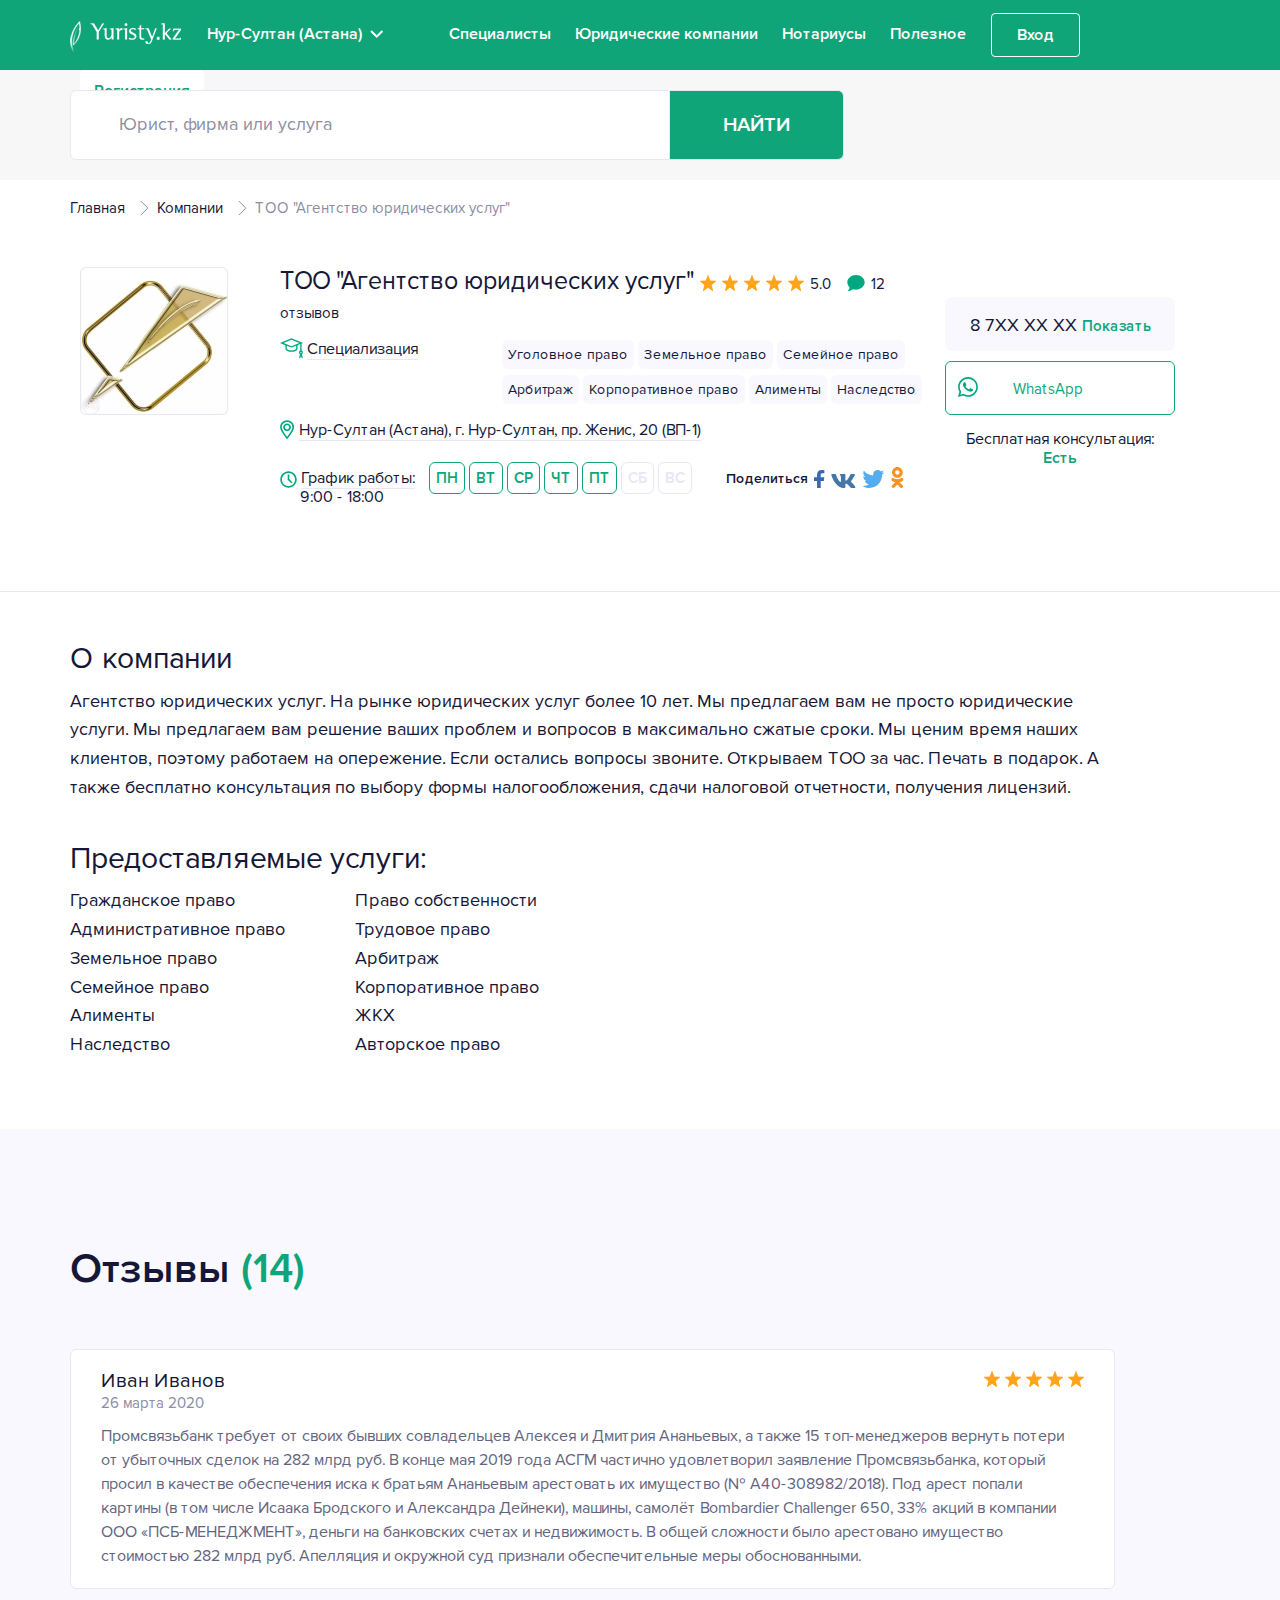
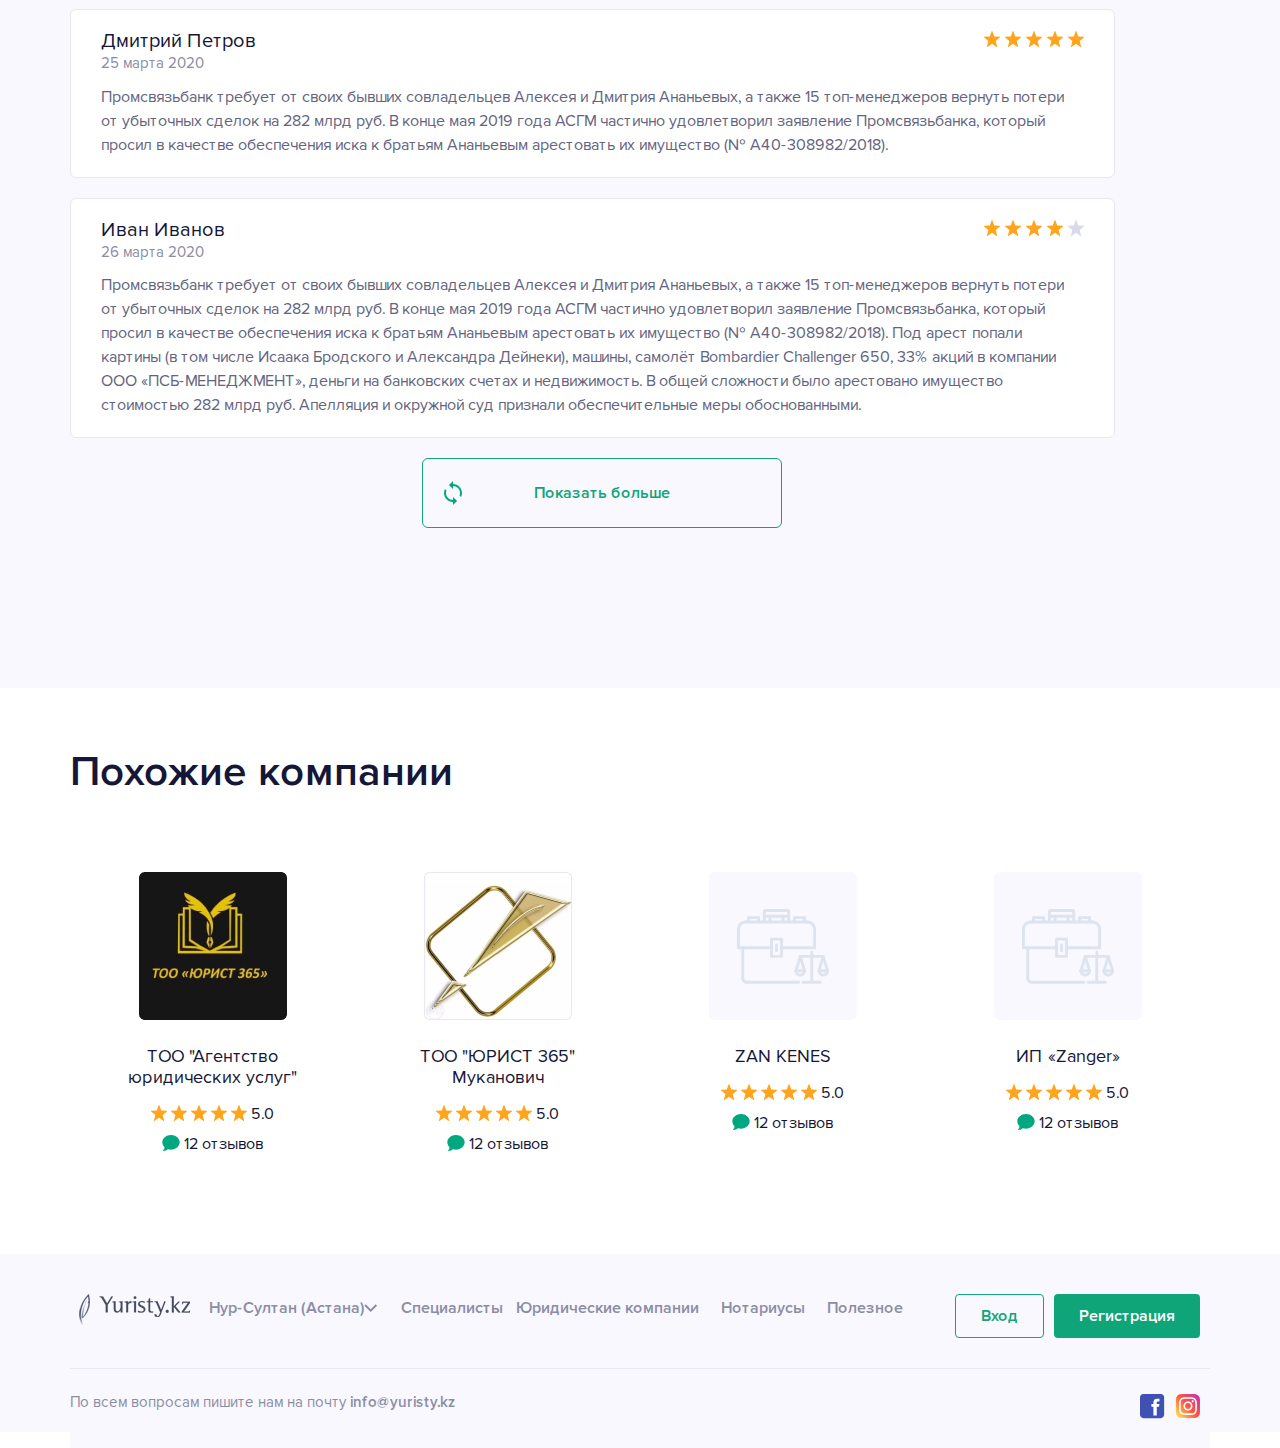
==== Compan.html @ 1d5633ac "2-3-4-5 экраны без адаптива" ====
<!DOCTYPE html>
<html lang="ru">

<head>
	<meta charset="UTF-8">
	<meta name="viewport" content="width=device-width, initial-scale=1.0">
	<meta http-equiv="X-UA-Compatible" content="ie=edge">
	<link rel="stylesheet" href="css/normalize.css">
	<link rel="stylesheet" href="css/main.css">
	<link rel="stylesheet" href="css/bootstrap-grid.css">

	<title>Uyrist.kz</title>
</head>

<body>
	<!-- Навигация -->
	<div class="navigation">
		<div class="container">
			<div class="row">
				<div class="navigation_logo"><img src="image/Main/image 1.svg" alt="Лого"></div>
				<div class="navigation_city"><a href="#">Нур-Султан (Астана)<img src="image/Main/Icon.svg" alt="Стрелка"
							class="navigation_city_img"></a></div>
				<div class="navigation_specialists"><a href="yurists.html">Специалисты</a></div>
				<div class="navigation_compani"><a href="Compan.html">Юридические компании</a></div>
				<div class="navigation_notaries"><a href="#">Нотариусы</a></div>
				<div class="navigation_benefit"><a href="#">Полезное</a></div>
				<div class="navigation_circuit"><button class="btn-1">Вход</button></div>
				<div class="navigation_fill"><button class="btn-2">Регистрация</button></div>
			</div>
		</div>
	</div>
	<!-- Форма -->
	<div class="form">
		<div class="container">
			<div class="row">
				<div class="col-sm">
					<form class="catalin">
						<input type="text" placeholder="Юрист, фирма или услуга" required>
						<button type="submit">Найти</button>
					</form>
				</div>
			</div>
		</div>
	</div>
	<!--Юр. компания в Нур-Султане (Астана) -->
	<div class="title">
		<div class="container">
			<div class="head">
				<div class="row">
					<div class="col-sm">
						<a href="index.html">Главная</a>
						<span class="head_img"><img src="image/2. Main/Arrows1.svg" alt="Стрелка"></span>
						<a href="index.html">Компании</a>
						<span class="head_img"><img src="image/2. Main/Arrows1.svg" alt="Стрелка"></span>
						<span class="head_special">ТОО "Агентство юридических услуг"</span></div>
					<div class="lawyer">
						<div class="container">
							<div class="row lawyer">

								<div class="col-2 lawyer_block-photo ">
									<img src="image/4. Compani/3.png" alt="Фото" class="photo">

								</div>
								<div class="col-7 lawyer_block-ingo block">
									<div class="name"><a href="yurist.html">ТОО "Агентство юридических услуг"</a>
										<span><img src="image/Lawyers/icon/Icon_star.svg" alt="Star"></span>
										<span><img src="image/Lawyers/icon/Icon_star.svg" alt="Star"></span>
										<span><img src="image/Lawyers/icon/Icon_star.svg" alt="Star"></span>
										<span><img src="image/Lawyers/icon/Icon_star.svg" alt="Star"></span>
										<span><img src="image/Lawyers/icon/Icon_star.svg" alt="Star"></span>
										<small>5.0</small>
										<span><img class="block-span" src="image/Lawyers/icon/Vector.svg" alt="Icon"></span>
										<small class="rewyes_text">12 отзывов</small>
									</div>
									<div class="row">
										<div class="col-4">
											<div class="specialistik">
												<img src="image/Lawyers/icon/icon4.svg" alt="Иконка" class="special_img">
												<span class="special">Специализация </span>
												<a href="#"></a>
											</div>
										</div>
										<div class="col-8 uslugi">
											<span class="spec">Уголовное право</span>
											<span class="spec">Земельное право</span>
											<span class="spec">Семейное право</span>
											<span class="spec">Арбитраж</span>
											<span class="spec">Корпоративное право</span>
											<span class="spec">Алименты</span>
											<span class="spec">Наследство</span>
											<span class=""></span>
											<span class=""></span>
											<span class=""></span>
											<span class=""></span>
										</div>
										<div class="col-12">
											<div class="specialistik">
												<img src="image/Lawyers/icon/icon3.svg" alt="Иконка" class="special_img">
												<span class="special">Нур-Султан (Астана), г. Нур-Султан, пр. Женис, 20 (ВП-1)</span>
											</div>
										</div>
										<div class="col">
											<div class="specialistik">
												<img src="image/Lawyers/icon/icon2.svg" alt="Иконка" class="special_img">
												<span class="special">График работы:</span>
												<div class="week socio_week">
													<span class="weekdays">ПН</span>
													<span class="weekdays">ВТ</span>
													<span class="weekdays">СР</span>
													<span class="weekdays">ЧТ</span>
													<span class="weekdays">ПТ</span>
													<span class="output">СБ</span>
													<span class="output">ВС</span>
													<span class="socio">
														<small>Поделиться</small>
														<span><img src="image/3. Yurist/icon/Facebook.svg" alt="Star"></span>
														<span><img src="image/3. Yurist/icon/vk.svg" alt="Star"></span>
														<span><img src="image/3. Yurist/icon/Twitter.svg" alt="Star"></span>
														<span><img src="image/3. Yurist/icon/Odnok.svg" alt="Star"></span></div><br>
												<span class="time">9:00 - 18:00</span>
												</span>

											</div>
										</div>
									</div>
								</div>
								<div class="col-2 urist ">
									<div class="phone">8 7XX XX XX <span>Показать</span></div>
									<div class="WhatsApp_block">
										<a href="#" class="wa_icon"><img class="wa_icon" src="image/Lawyers/icon/icon_WhatsApp.svg"
												alt="Wa_icon"></a>
										<a href="#" class="wa_text">WhatsApp</a>
									</div>
									<div class="consultation">
										<div class="cons">Бесплатная консультация:</div>
										<div class="yes">Есть</div>
									</div>
								</div>





							</div>
						</div>
					</div>
				</div>
			</div>
		</div>
	</div>
	<!-- О Компании-->
	<div class="about">
		<div class="container">
			<div class="about_title">
				О компании
			</div>
			<div class="row">
				<div class="col-sm-11">
					<div class="about_text">Агентство юридических услуг. На рынке юридических услуг более 10 лет. Мы предлагаем вам не просто юридические услуги. Мы
					предлагаем вам решение ваших проблем и вопросов в максимально сжатые сроки. Мы ценим время наших клиентов, поэтому
					работаем на опережение. Если остались вопросы звоните. Открываем ТОО за час. Печать в подарок. А также бесплатно
					консультация по выбору формы налогообложения, сдачи налоговой отчетности, получения лицензий.</div>
				</div>
			</div>
			<div class="about_title">
				Предоставляемые услуги:
			</div>
			<div class="row">
				<div class="col-sm-3">
					<div class="about_text">
						<span>
						<div>Гражданское право</div>
						<div>Административное право</div>
						<div>Земельное право</div>
						<div>Семейное право</div>
						<div>Алименты</div>
						<div>Наследство</div>
					</span>
					</div>
				</div>
				<div class="col-sm-3">
					<div class="about_text">
						<div>Право собственности</div>
						<div>Трудовое право</div>
						<div>Арбитраж</div>
						<div>Корпоративное право</div>
						<div>ЖКХ</div>
						<div>Авторское право</div>
					</div>
				</div>
			</div>

		</div>
	</div>
	<!-- Отзывы  -->
	<div class="review">
		<div class="container">
			<div class="review_title">
				<h4>Отзывы <a href="#">(14)</a></h4>
			</div>
			<div class="row">
				<div class="col-sm-11">
					<div class="review_users">
						<div class="review_name">Иван Иванов
							<span><img src="image/Lawyers/icon/Icon_star.svg" alt="Star">
								<img src="image/Lawyers/icon/Icon_star.svg" alt="Star">
								<img src="image/Lawyers/icon/Icon_star.svg" alt="Star">
								<img src="image/Lawyers/icon/Icon_star.svg" alt="Star">
								<img src="image/Lawyers/icon/Icon_star.svg" alt="Star"></span>
						</div>
						<div class="review_date">26 марта 2020</div>
						<div class="review_text">Промсвязьбанк требует от своих бывших совладельцев Алексея и Дмитрия Ананьевых, а
							также 15 топ-менеджеров вернуть потери
							от убыточных сделок на 282 млрд руб. В конце мая 2019 года АСГМ частично удовлетворил заявление
							Промсвязьбанка, который
							просил в качестве обеспечения иска к братьям Ананьевым арестовать их имущество (№ А40-308982/2018). Под
							арест попали
							картины (в том числе Исаака Бродского и Александра Дейнеки), машины, самолёт Bombardier Challenger 650,
							33% акций в
							компании ООО «ПСБ-МЕНЕДЖМЕНТ», деньги на банковских счетах и недвижимость. В общей сложности было
							арестовано имущество
							стоимостью
							282 млрд руб. Апелляция и окружной суд признали обеспечительные меры обоснованными.</div>
					</div>
				</div>
			</div>
			<div class="row">
				<div class="col-sm-11">
					<div class="review_users">
						<div class="review_name">Дмитрий Петров
							<span><img src="image/Lawyers/icon/Icon_star.svg" alt="Star">
								<img src="image/Lawyers/icon/Icon_star.svg" alt="Star">
								<img src="image/Lawyers/icon/Icon_star.svg" alt="Star">
								<img src="image/Lawyers/icon/Icon_star.svg" alt="Star">
								<img src="image/Lawyers/icon/Icon_star.svg" alt="Star"></span>
						</div>
						<div class="review_date">25 марта 2020</div>
						<div class="review_text">Промсвязьбанк требует от своих бывших совладельцев Алексея и Дмитрия Ананьевых, а
							также 15 топ-менеджеров вернуть потери
							от убыточных сделок на 282 млрд руб. В конце мая 2019 года АСГМ частично удовлетворил заявление
							Промсвязьбанка, который
							просил в качестве обеспечения иска к братьям Ананьевым арестовать их имущество (№ А40-308982/2018).</div>
					</div>
				</div>
			</div>
			<div class="row">
				<div class="col-sm-11">
					<div class="review_users">
						<div class="review_name">Иван Иванов
							<span><img src="image/Lawyers/icon/Icon_star.svg" alt="Star">
								<img src="image/Lawyers/icon/Icon_star.svg" alt="Star">
								<img src="image/Lawyers/icon/Icon_star.svg" alt="Star">
								<img src="image/Lawyers/icon/Icon_star.svg" alt="Star">
								<img src="image/Lawyers/icon/star_strouk.svg" alt="Star"></span>
						</div>
						<div class="review_date">26 марта 2020</div>
						<div class="review_text">Промсвязьбанк требует от своих бывших совладельцев Алексея и Дмитрия Ананьевых, а
							также 15 топ-менеджеров вернуть потери
							от убыточных сделок на 282 млрд руб. В конце мая 2019 года АСГМ частично удовлетворил заявление
							Промсвязьбанка, который
							просил в качестве обеспечения иска к братьям Ананьевым арестовать их имущество (№ А40-308982/2018). Под
							арест попали
							картины (в том числе Исаака Бродского и Александра Дейнеки), машины, самолёт Bombardier Challenger 650,
							33% акций в
							компании ООО «ПСБ-МЕНЕДЖМЕНТ», деньги на банковских счетах и недвижимость. В общей сложности было
							арестовано имущество
							стоимостью
							282 млрд руб. Апелляция и окружной суд признали обеспечительные меры обоснованными.</div>
					</div>
				</div>
			</div>
			<div class="row">
				<div class="col-sm-11">
					<div class="lawyer_btn">
						<img src="image/2. Main/Arrows.svg" alt="Стрелки">
						<button>Показать больше</button>
					</div>
				</div>
			</div>
		</div>
	</div>
	<!-- Похожие Компании -->
	<div class="similar">
		<div class="container">
			<div class="similar_title">
				<h4>Похожие компании</h4>
			</div>
			<div class="row">
				<div class="col-sm">
					<div class="similar_block">
						<div class="similar_image"><img src="image/4. Compani/2.png" alt="Photo"></div>
						<div class="similar_name">ТОО "Агентство юридических услуг"</div>
						<div class="similar_star">
							<span><img src="image/Lawyers/icon/Icon_star.svg" alt="Star"></span>
							<span><img src="image/Lawyers/icon/Icon_star.svg" alt="Star"></span>
							<span><img src="image/Lawyers/icon/Icon_star.svg" alt="Star"></span>
							<span><img src="image/Lawyers/icon/Icon_star.svg" alt="Star"></span>
							<span><img src="image/Lawyers/icon/Icon_star.svg" alt="Star"></span>
							<span>5.0</span></div>
						<div class="similar_review">
							<span><img src="image/Lawyers/icon/Vector.svg" alt="Star"></span>
							<span>12 отзывов</span>
						</div>

					</div>
				</div>

				<div class="col-sm">
					<div class="similar_block">
						<div class="similar_image"><img src="image/4. Compani/3.png" alt="Photo"></div>
						<div class="similar_name">ТОО "ЮРИСТ 365" <br>
							Муканович</div>
						<div class="similar_star">
							<span><img src="image/Lawyers/icon/Icon_star.svg" alt="Star"></span>
							<span><img src="image/Lawyers/icon/Icon_star.svg" alt="Star"></span>
							<span><img src="image/Lawyers/icon/Icon_star.svg" alt="Star"></span>
							<span><img src="image/Lawyers/icon/Icon_star.svg" alt="Star"></span>
							<span><img src="image/Lawyers/icon/Icon_star.svg" alt="Star"></span>
							<span>5.0</span></div>
						<div class="similar_review">
							<span><img src="image/Lawyers/icon/Vector.svg" alt="Star"></span>
							<span>12 отзывов</span>
						</div>

					</div>
				</div>

				<div class="col-sm">
					<div class="similar_block">
						<div class="similar_image"><img src="image/4. Compani/0.svg" alt="Photo"></div>
						<div class="similar_name">ZAN KENES</div>
						<div class="similar_star">
							<span><img src="image/Lawyers/icon/Icon_star.svg" alt="Star"></span>
							<span><img src="image/Lawyers/icon/Icon_star.svg" alt="Star"></span>
							<span><img src="image/Lawyers/icon/Icon_star.svg" alt="Star"></span>
							<span><img src="image/Lawyers/icon/Icon_star.svg" alt="Star"></span>
							<span><img src="image/Lawyers/icon/Icon_star.svg" alt="Star"></span>
							<span>5.0</span></div>
						<div class="similar_review">
							<span><img src="image/Lawyers/icon/Vector.svg" alt="Star"></span>
							<span>12 отзывов</span>
						</div>

					</div>
				</div>

				<div class="col-sm">
					<div class="similar_block">
						<div class="similar_image"><img src="image/4. Compani/0.svg" alt="Photo"></div>
						<div class="similar_name">ИП «Zanger»</div>
						<div class="similar_star">
							<span><img src="image/Lawyers/icon/Icon_star.svg" alt="Star"></span>
							<span><img src="image/Lawyers/icon/Icon_star.svg" alt="Star"></span>
							<span><img src="image/Lawyers/icon/Icon_star.svg" alt="Star"></span>
							<span><img src="image/Lawyers/icon/Icon_star.svg" alt="Star"></span>
							<span><img src="image/Lawyers/icon/Icon_star.svg" alt="Star"></span>
							<span>5.0</span></div>
						<div class="similar_review">
							<span><img src="image/Lawyers/icon/Vector.svg" alt="Star"></span>
							<span>12 отзывов</span>
						</div>

					</div>
				</div>
			</div>

		</div>
	</div>


	<footer class="footer">
		<div class="container">
			<div class="row">
				<div class="col-sm">
					<div class="footer_logo"><img src="image/Footer/Logo.svg" alt="Лого"></div>
				</div>
				<div class="col-sm-2">
					<div class="footer_city">Нур-Султан (Астана)<img src="image/Footer/Arrow.svg" alt="Стрелка вниз"></div>
				</div>
				<div class="col-sm">
					<div class="footer_specialists"><a href="#">Специалисты</a></div>
				</div>
				<div class="col-sm">
					<div class="footer_companies"><a href="#">Юридические&nbsp;компании</a></div>
				</div>
				<div class="col-sm">
					<div class="footer_notaries"><a href="#">Нотариусы</a></div>
				</div>
				<div class="col-sm">
					<div class="footer_useful"><a href="#">Полезное</a></div>
				</div>
				<button class="footer_btn-1" href="#">Вход</button>
				<button class="footer_btn-2" href="#">Регистрация</button>
			</div>
			<div class="row info">
				<div class="col-sm">
					<div class="footer_info">По всем вопросам пишите нам на почту <a href="#">info@yuristy.kz</a></div>
				</div>
				<div class="footer_social"><a href="#"><img src="image/Footer/Facebook.svg" alt="Facebook"></a></div>
				<div class="footer_social"><a href="#"><img src="image/Footer/Instagram.svg" alt="Instagram"></a></div>
			</div>
		</div>

	</footer>
	<script src="js/jquery-1.x-git.min.js"></script>
	<script src='https://ajax.googleapis.com/ajax/libs/jquery/1.8.2/jquery.min.js'></script>
	<script src="./script.js"></script>
	<script src="js/bootstrap.min.js"></script>
	<script src="js/script.js"></script>
</body>

</html>
---- css/main.css ----
@charset "UTF-8";
@font-face {
  font-family: 'Proxima Nova Regular';
  src: url("../fonts/ProximaNova-Regular.eot");
  src: url("../fonts/ProximaNova-Regular.eot?#iefix") format("embedded-opentype"), url("../fonts/ProximaNova-Regular.woff") format("woff"), url("../fonts/ProximaNova-Regular.ttf") format("truetype");
  font-weight: normal;
  font-style: normal;
}

@font-face {
  font-family: 'Proxima Nova Semibold';
  src: url("../fonts/ProximaNova-Semibold.eot");
  src: url("../fonts/ProximaNova-Semibold.eot?#iefix") format("embedded-opentype"), url("../fonts/ProximaNova-Semibold.woff") format("woff"), url("../fonts/ProximaNova-Semibold.ttf") format("truetype");
  font-weight: normal;
  font-style: normal;
}

@font-face {
  font-family: 'Proxima Nova Bold';
  src: url("../fonts/ProximaNova-Bold.eot");
  src: url("../fonts/ProximaNova-Bold.eot?#iefix") format("embedded-opentype"), url("../fonts/ProximaNova-Bold.woff") format("woff"), url("../fonts/ProximaNova-Bold.ttf") format("truetype");
  font-weight: normal;
  font-style: normal;
}

* {
  -webkit-box-sizing: border-box;
          box-sizing: border-box;
  outline: 0;
}

a {
  text-decoration: none;
}

.navbar-light .navbar-nav .nav-link {
  color: white;
  font-family: "Proxima Nova Semibold", sans-serif;
  font-size: 16px;
}

.navbar-light .navbar-nav .nav-link:hover {
  color: #e7e8f4;
}

.bg-light {
  background-color: #10A578 !important;
}

.dropdown a {
  color: white;
  font-family: "Proxima Nova Semibold", sans-serif;
  font-size: 16px;
}

.navbar-brand {
  padding: 0;
}

.navbar-light .navbar-toggler-icon {
  background-image: url(../image/Main/menu.svg);
  background-size: auto;
}

.navbar-light .navbar-toggler {
  color: transparent;
  border-color: transparent;
}

.btn_stroke {
  margin-left: 10px;
  color: white;
  background-color: #10A578;
  border: 1px solid white;
  padding: 10px 25px;
  border-radius: 6px;
  font-family: "Proxima Nova Semibold", sans-serif;
  font-size: 16px;
}

.btn_fill {
  border-radius: 6px;
  background-color: white;
  color: #10A578;
  padding: 10px 15px;
  border: none;
  margin-left: 10px;
  font-family: "Proxima Nova Semibold", sans-serif;
  font-size: 16px;
}

.header_arrow {
  -webkit-transform: translateY(-2px);
          transform: translateY(-2px);
  margin-right: 20px;
}

.dropdown {
  -webkit-transform: translateY(-4px);
          transform: translateY(-4px);
}

.tabs {
  left: 50%;
  -webkit-transform: translateX(-50%);
  transform: translateX(-50%);
  position: relative;
  background: white;
  padding: 50px;
  padding-bottom: 80px;
  border-radius: 5px;
  min-width: 240px;
}

.tabs input[name="tab-control"] {
  display: none;
}

.tabs .content section h2,
.tabs ul li label {
  font-family: "Montserrat";
  font-weight: bold;
  font-size: 18px;
  color: #428BFF;
}

.tabs ul {
  list-style-type: none;
  padding-left: 0;
  display: -webkit-box;
  display: -ms-flexbox;
  display: flex;
  -webkit-box-orient: horizontal;
  -webkit-box-direction: normal;
  -ms-flex-direction: row;
  flex-direction: row;
  margin-bottom: 10px;
  -webkit-box-pack: justify;
  -ms-flex-pack: justify;
  justify-content: space-between;
  -webkit-box-align: end;
  -ms-flex-align: end;
  align-items: flex-end;
  -ms-flex-wrap: wrap;
  flex-wrap: wrap;
}

.tabs ul li {
  -webkit-box-sizing: border-box;
          box-sizing: border-box;
  -webkit-box-flex: 1;
  -ms-flex: 1;
  flex: 1;
  width: 25%;
  padding: 0 10px;
  text-align: center;
}

.tabs ul li label {
  -webkit-transition: all 0.3s ease-in-out;
  transition: all 0.3s ease-in-out;
  color: #929daf;
  padding: 5px auto;
  overflow: hidden;
  text-overflow: ellipsis;
  display: block;
  cursor: pointer;
  -webkit-transition: all 0.2s ease-in-out;
  transition: all 0.2s ease-in-out;
  white-space: nowrap;
  -webkit-touch-callout: none;
  -webkit-user-select: none;
  -moz-user-select: none;
  -ms-user-select: none;
  user-select: none;
}

.tabs ul li label br {
  display: none;
}

.tabs ul li label svg {
  fill: #929daf;
  height: 1.2em;
  vertical-align: bottom;
  margin-right: 0.2em;
  -webkit-transition: all 0.2s ease-in-out;
  transition: all 0.2s ease-in-out;
}

.tabs ul li label:hover, .tabs ul li label:focus, .tabs ul li label:active {
  outline: 0;
  color: #bec5cf;
}

.tabs ul li label:hover svg, .tabs ul li label:focus svg, .tabs ul li label:active svg {
  fill: #bec5cf;
}

.tabs .slider {
  position: relative;
  width: 25%;
  -webkit-transition: all 0.33s cubic-bezier(0.38, 0.8, 0.32, 1.07);
  transition: all 0.33s cubic-bezier(0.38, 0.8, 0.32, 1.07);
}

.tabs .slider .indicator {
  position: relative;
  width: 200px;
  max-width: 100%;
  margin: 0 auto;
  height: 2px;
  background: #10A578;
  border-radius: 1px;
}

.tabs .content {
  margin-top: 30px;
}

.tabs .content section {
  display: none;
  -webkit-animation-name: content;
  animation-name: content;
  -webkit-animation-direction: normal;
  animation-direction: normal;
  -webkit-animation-duration: 0.3s;
  animation-duration: 0.3s;
  -webkit-animation-timing-function: ease-in-out;
  animation-timing-function: ease-in-out;
  -webkit-animation-iteration-count: 1;
  animation-iteration-count: 1;
  line-height: 1.4;
}

.tabs .content section h2 {
  color: #428BFF;
  display: none;
}

.tabs .content section h2::after {
  content: "";
  position: relative;
  display: block;
  width: 30px;
  height: 3px;
  background: #428BFF;
  margin-top: 5px;
  left: 1px;
}

.tabs input[name="tab-control"]:nth-of-type(1):checked ~ ul > li:nth-child(1) > label {
  cursor: default;
  color: #428BFF;
}

.tabs input[name="tab-control"]:nth-of-type(1):checked ~ ul > li:nth-child(1) > label svg {
  fill: #428BFF;
}

@media (max-width: 600px) {
  .tabs input[name="tab-control"]:nth-of-type(1):checked ~ ul > li:nth-child(1) > label {
    background: rgba(0, 0, 0, 0.08);
  }
}

.tabs input[name="tab-control"]:nth-of-type(1):checked ~ .slider {
  -webkit-transform: translateX(0%);
  transform: translateX(0%);
}

.tabs input[name="tab-control"]:nth-of-type(1):checked ~ .content > section:nth-child(1) {
  display: block;
}

.tabs input[name="tab-control"]:nth-of-type(2):checked ~ ul > li:nth-child(2) > label {
  cursor: default;
  color: #428BFF;
}

.tabs input[name="tab-control"]:nth-of-type(2):checked ~ ul > li:nth-child(2) > label svg {
  fill: #428BFF;
}

@media (max-width: 600px) {
  .tabs input[name="tab-control"]:nth-of-type(2):checked ~ ul > li:nth-child(2) > label {
    background: rgba(0, 0, 0, 0.08);
  }
}

.tabs input[name="tab-control"]:nth-of-type(2):checked ~ .slider {
  -webkit-transform: translateX(100%);
  transform: translateX(100%);
}

.tabs input[name="tab-control"]:nth-of-type(2):checked ~ .content > section:nth-child(2) {
  display: block;
}

.tabs input[name="tab-control"]:nth-of-type(3):checked ~ ul > li:nth-child(3) > label {
  cursor: default;
  color: #428BFF;
}

.tabs input[name="tab-control"]:nth-of-type(3):checked ~ ul > li:nth-child(3) > label svg {
  fill: #428BFF;
}

@media (max-width: 600px) {
  .tabs input[name="tab-control"]:nth-of-type(3):checked ~ ul > li:nth-child(3) > label {
    background: rgba(0, 0, 0, 0.08);
  }
}

.tabs input[name="tab-control"]:nth-of-type(3):checked ~ .slider {
  -webkit-transform: translateX(200%);
  transform: translateX(200%);
}

.tabs input[name="tab-control"]:nth-of-type(3):checked ~ .content > section:nth-child(3) {
  display: block;
}

.tabs input[name="tab-control"]:nth-of-type(4):checked ~ ul > li:nth-child(4) > label {
  cursor: default;
  color: #428BFF;
}

.tabs input[name="tab-control"]:nth-of-type(4):checked ~ ul > li:nth-child(4) > label svg {
  fill: #428BFF;
}

@media (max-width: 600px) {
  .tabs input[name="tab-control"]:nth-of-type(4):checked ~ ul > li:nth-child(4) > label {
    background: rgba(0, 0, 0, 0.08);
  }
}

.tabs input[name="tab-control"]:nth-of-type(4):checked ~ .slider {
  -webkit-transform: translateX(300%);
  transform: translateX(300%);
}

.tabs input[name="tab-control"]:nth-of-type(4):checked ~ .content > section:nth-child(4) {
  display: block;
}

@-webkit-keyframes content {
  from {
    opacity: 0;
    -webkit-transform: translateY(5%);
    transform: translateY(5%);
  }
  to {
    opacity: 1;
    -webkit-transform: translateY(0%);
    transform: translateY(0%);
  }
}

@keyframes content {
  from {
    opacity: 0;
    -webkit-transform: translateY(5%);
    transform: translateY(5%);
  }
  to {
    opacity: 1;
    -webkit-transform: translateY(0%);
    transform: translateY(0%);
  }
}

@media (max-width: 1000px) {
  .tabs ul li label {
    white-space: initial;
  }
  .tabs ul li label br {
    display: initial;
  }
  .tabs ul li label svg {
    height: 1.5em;
  }
}

@media (max-width: 600px) {
  .tabs ul li label {
    padding: 5px;
    border-radius: 5px;
  }
  .tabs ul li label span {
    display: none;
  }
  .tabs .slider {
    display: none;
  }
  .tabs .content {
    margin-top: 20px;
  }
  .tabs .content section h2 {
    display: block;
  }
}

@media (max-width: 375px) {
  .navbar-brand {
    padding: 0;
    width: 30px;
  }
  .dropdown a {
    font-size: 14px;
    margin-left: 15px;
  }
  .header_arrow {
    margin-right: 0px;
  }
  .btn_stroke {
    margin-left: 0px;
    padding: 15px 150px;
    font-size: 18px;
    margin-bottom: 15px;
  }
  .btn_fill {
    font-size: 18px;
    padding: 15px 120px;
    border: none;
    margin-left: 0px;
    margin-bottom: 15px;
  }
  .bg-light {
    background-color: #10A578 !important;
  }
}

.col, .col-1, .col-2, .col-3, .btn {
  padding: 0;
  margin: 0;
}

.no {
  color: #8c8da4;
  font-family: "Proxima Nova Semibold", sans-serif;
  font-size: 16px;
}

.cons {
  color: #161737;
  margin-top: 15px;
  font-family: "Proxima Nova Regular", sans-serif;
}

.yes {
  color: #10A578;
  font-family: "Proxima Nova Semibold", sans-serif;
  font-size: 16px;
}

h4 {
  font-family: "Proxima Nova Semibold", sans-serif;
  font-size: 42px;
  color: #161737;
}

.navigation {
  background-color: #10A578;
  height: 70px;
  font-size: 16px;
  font-family: "Proxima Nova Semibold", sans-serif;
}

.navigation_logo {
  width: 111px;
  height: 31px;
  padding-top: 21px;
}

.navigation_city {
  padding-left: 26px;
  padding-top: 25px;
}

.navigation_city_img {
  padding-left: 8px;
}

.navigation_specialists {
  padding-left: 65px;
  padding-top: 25px;
}

.navigation_compani, .navigation_notaries, .navigation_benefit {
  padding-left: 24px;
  padding-top: 25px;
}

.navigation button {
  border-radius: 4px;
}

.navigation .btn-1 {
  padding: 12px 25px;
  background-color: transparent;
  border: 1px solid #FFFFFF;
  color: #FFFFFF;
}

.navigation .btn-2 {
  padding: 12px 14px;
  color: #10A578;
  background-color: #ffffff;
  border: none;
}

.navigation_circuit {
  padding-left: 25px;
  margin-top: 13px;
}

.navigation_fill {
  padding-left: 10px;
  margin-top: 13px;
}

.navigation a {
  color: white;
}

.main {
  background: url(../image/Main/home.svg) no-repeat;
  background-size: 110%;
  /* Placeholder
-----------------------------------------------------*/
}

.main h1 {
  margin-top: 138px;
  margin-bottom: 26px;
  font-size: 60px;
  font-family: "Proxima Nova Bold", sans-serif;
}

.main h1 span {
  color: #10A578;
}

.main form {
  margin-bottom: 170px;
}

.main form.catalin input {
  float: left;
  border: 1px solid #e7e8f4;
  height: 70px;
  width: 600px;
  margin: 0;
  -webkit-appearance: none;
  outline: none;
  border-radius: 6px 0 0 6px;
}

.main form.catalin button {
  float: left;
  border: none;
  background-color: #10A578;
  border-radius: 0 6px 6px 0;
  border: 1px solid #e7e8f4;
  border-left: none;
  padding: 0;
  margin: 0;
  width: 174px;
  height: 70px;
  cursor: pointer;
  text-transform: uppercase;
  text-align: center;
  color: white;
  font-family: "Proxima Nova Semibold", sans-serif;
  font-size: 20px;
}

.main form.catalin input::-webkit-input-placeholder {
  color: #8c8da4;
  font-family: "Proxima Nova Regular", sans-serif;
  font-size: 18px;
  padding: 24px;
}

.main input[type="text"] {
  padding: 24px;
}

.main form.catalin input:-moz-placeholder {
  color: #8c8da4;
  font-family: "Proxima Nova Regular", sans-serif;
  font-size: 18px;
  padding: 24px;
}

.main form.catalin input:-ms-input-placeholder {
  color: #8c8da4;
  font-family: "Proxima Nova Regular", sans-serif;
  font-size: 18px;
  padding: 24px;
}

.factodes_blocks {
  border: 1px solid #e7e8f4;
  border-radius: 6px;
  -webkit-transform: translate(0, -80px);
          transform: translate(0, -80px);
  -webkit-box-shadow: 0 2px 4px rgba(0, 0, 0, 0.2);
          box-shadow: 0 2px 4px rgba(0, 0, 0, 0.2);
}

.factodes_block {
  display: -webkit-box;
  display: -ms-flexbox;
  display: flex;
  -webkit-box-align: center;
      -ms-flex-align: center;
          align-items: center;
  padding: 41px 20px;
  background-color: white;
  border-left: 1px solid #e7e8f4;
}

.factodes_block:first-child {
  border-left: none;
}

.factodes_text {
  display: -webkit-box;
  display: -ms-flexbox;
  display: flex;
  -webkit-box-orient: vertical;
  -webkit-box-direction: normal;
      -ms-flex-direction: column;
          flex-direction: column;
  padding-left: 18px;
}

.factodes_textt {
  font-family: "Proxima Nova Regular", sans-serif;
  font-size: 20px;
  color: #161737;
  margin-top: 5px;
  width: 20px;
}

.factodes_fact {
  font-family: "Proxima Nova Regular", sans-serif;
  font-size: 16px;
  color: #161737;
  border: 1px solid #10A578;
  padding: 10px 14px;
  border-radius: 6px;
  margin-top: 9px;
}

.factodes_fact span {
  color: #10A578;
  font-family: "Proxima Nova Bold", sans-serif;
}

.special {
  border-bottom: 1px solid #e7e8f4;
  padding-bottom: 80px;
  color: #161737;
}

.special .title {
  margin: 20px 0 40px 0;
}

.special_block {
  width: 270px;
  border-radius: 3px;
  border-top: 3px solid #10A578;
  padding: 29px 0 19px 14px;
  -webkit-box-shadow: 0px 4px 4px rgba(0, 0, 0, 0.2);
          box-shadow: 0px 4px 4px rgba(0, 0, 0, 0.2);
  margin: 0 auto;
}

.special_icon {
  padding-right: 20px;
}

.special_fact {
  display: -webkit-box;
  display: -ms-flexbox;
  display: flex;
  -webkit-box-pack: justify;
      -ms-flex-pack: justify;
          justify-content: space-between;
  padding-top: 20px;
  padding-bottom: 2px;
  color: #8c8da4;
  font-family: "Proxima Nova Regular", sans-serif;
  font-size: 20px;
}

.special_text {
  font-size: 20px;
  font-family: "Proxima Nova Semibold", sans-serif;
  line-height: 1;
}

.special_text span {
  font-family: "Proxima Nova Regular", sans-serif;
}

.services {
  display: -webkit-box;
  display: -ms-flexbox;
  display: flex;
  -webkit-box-pack: justify;
      -ms-flex-pack: justify;
          justify-content: space-between;
}

.services_block {
  margin-top: 60px;
  padding: 20px 20px 20px 0;
}

.services .serv {
  margin-bottom: 36px;
}

.services a {
  font-family: "Proxima Nova Regular", sans-serif;
  font-size: 18px;
  color: #161737;
  display: block;
  padding-bottom: 36px;
}

.services a span {
  color: #8c8da4;
}

.lawyer {
  background-color: #fff;
  margin-top: 20px;
  margin-bottom: 20px;
  color: #161737;
}

.lawyer_block {
  border: 1px solid #e7e8f4;
  border-radius: 6px;
  padding-bottom: 20px;
}

.lawyer_block-photo {
  margin: 10px;
}

.lawyer_block .rewyes {
  margin-top: 5px;
  display: inline-block;
  border: 1px solid #e7e8f4;
  border-radius: 4px;
  padding: 10px 18px 10px 10px;
  font-size: 15px;
  font-family: "Proxima Nova Regular", sans-serif;
}

.lawyer_block .rewyes_icon {
  -webkit-transform: translateY(3.5px);
          transform: translateY(3.5px);
  padding-right: 20px;
}

.lawyer_block-ingo {
  margin-top: 20px;
}

.lawyer_block-ingo .specialistik {
  margin-top: 8px;
}

.lawyer_block-ingo .specialistik img {
  -webkit-transform: translateY(5px);
          transform: translateY(5px);
}

.lawyer_block-ingo .specialistik a {
  text-decoration: underline;
  margin-left: 28px;
  font-size: 14px;
  color: black;
  font-family: "Proxima Nova Regular", sans-serif;
}

.lawyer_block-ingo .uslugi {
  margin-top: 12px;
}

.lawyer_block-ingo .name {
  font-family: "Proxima Nova Regular", sans-serif;
  font-size: 25px;
}

.lawyer_block-ingo .name a {
  color: #161737;
  font-family: "Proxima Nova Regular", sans-serif;
  font-size: 25px;
}

.lawyer_block-ingo .special, .lawyer_block-ingo .time {
  font-family: "Proxima Nova Regular", sans-serif;
  font-size: 16px;
  padding: 0;
  margin-top: 10px;
}

.lawyer_block-ingo .time {
  margin-left: 20px;
}

.lawyer_block-ingo .week {
  margin-top: 15px;
  display: inline-block;
  margin-left: 50px;
  font-size: 15px;
  font-family: "Proxima Nova Semibold", sans-serif;
}

.lawyer_block-ingo .week .weekdays {
  border: 1px solid #10A578;
  padding: 6px;
  color: #10A578;
  border-radius: 6px;
}

.lawyer_block-ingo .week .output {
  border: 1px solid #e7e8f4;
  padding: 6px;
  color: #e7e8f4;
  border-radius: 6px;
}

.lawyer_block-ingo .spec {
  font-family: "Proxima Nova Regular", sans-serif;
  font-size: 14px;
  padding: 6px;
  background-color: #F8F8FE;
  border-radius: 6px;
  line-height: 2.5;
}

.lawyer .stars {
  margin-top: 10px;
  margin-left: 16px;
}

.lawyer .stars .star {
  -webkit-transform: translateY(1px);
          transform: translateY(1px);
}

.lawyer .stars span {
  font-family: "Proxima Nova Regular", sans-serif;
}

.lawyer .phone_card {
  margin-left: 60px;
  margin-top: 20px;
}

.lawyer .phone {
  right: 100px;
  width: 230px;
  height: 54px;
  text-align: center;
  font-family: "Proxima Nova Regular", sans-serif;
  font-size: 18px;
  color: #161737;
  background-color: #F8F8FE;
  border-radius: 6px;
  padding: 18px;
}

.lawyer .phone span {
  font-size: 15px;
  color: #10A578;
  font-family: "Proxima Nova Semibold", sans-serif;
}

.lawyer .WhatsApp_block {
  width: 230px;
  margin-top: 10px;
  font-family: "Proxima Nova Semibold", sans-serif;
  font-size: 18px;
  padding: 12px;
  border: 1px solid #10A578;
  border-radius: 6px;
  height: 54px;
}

.lawyer .WhatsApp_block .wa_text {
  color: #10A578;
}

.lawyer .WhatsApp_block .wa_icon {
  -webkit-transform: translateY(3px);
          transform: translateY(3px);
  padding-right: 15px;
}

.lawyer .consultation {
  font-family: "Proxima Nova Semibold", sans-serif;
  width: 230px;
  text-align: center;
}

.lawyer_button {
  color: white;
  font-family: "Proxima Nova Semibold", sans-serif;
  font-size: 18px;
  border-radius: 6px;
  background-color: #10A578;
  padding: 24px;
  width: 270px;
  border: none;
}

.useful_button {
  margin-top: 50px;
  color: #10A578;
  font-family: "Proxima Nova Semibold", sans-serif;
  font-size: 18px;
  border-radius: 6px;
  background-color: transparent;
  text-align: center;
  padding: 24px;
  width: 270px;
  border: 1px solid #e7e8f4;
  margin-bottom: 80px;
}

.useful_date {
  margin-top: 15px;
  font-family: "Proxima Nova Regular", sans-serif;
  font-size: 14px;
  color: #8c8da4;
}

.useful_text {
  color: #161737;
  font-size: 16px;
  font-family: "Proxima Nova Semibold", sans-serif;
}

.useful_read {
  font-size: 16px;
  font-family: "Proxima Nova Semibold", sans-serif;
  color: #10A578;
}

.info {
  background-color: #f8f8fe;
  padding-top: 80px;
  text-align: center;
}

.info_title {
  font-family: "Proxima Nova Semibold", sans-serif;
}

.info_title h2 {
  font-size: 35px;
  color: #161737;
}

.info_title h3 {
  font-size: 30px;
  color: #10A578;
}

.info_img {
  margin-top: 40px;
}

.info_title {
  margin-top: 40px;
  font-size: 20px;
  font-family: "Proxima Nova Semibold", sans-serif;
  color: #161737;
}

.info_subtitle {
  margin-top: 8px;
  font-size: 16px;
  font-family: "Proxima Nova Regular", sans-serif;
  color: #8c8da4;
  padding: 0 25px;
}

.info_button {
  margin-top: 44px;
  margin-bottom: 100px;
  color: white;
  font-family: "Proxima Nova Semibold", sans-serif;
  font-size: 18px;
  border-radius: 6px;
  background-color: #10A578;
  padding: 24px;
  width: 270px;
  border: none;
}

.service {
  padding: 60px;
  background-color: #fff;
}

.service h2 {
  font-family: "Proxima Nova Semibold", sans-serif;
  color: #161737;
  font-size: 42px;
}

.service_text-1 {
  font-family: "Proxima Nova Regular", sans-serif;
  color: #8c8da4;
  font-size: 17px;
}

.service_text-2 {
  margin-top: 30px;
  font-family: "Proxima Nova Regular", sans-serif;
  color: #8c8da4;
  font-size: 17px;
}

.service_button {
  margin-top: 50px;
  color: #10A578;
  font-family: "Proxima Nova Semibold", sans-serif;
  font-size: 18px;
  border-radius: 6px;
  background-color: transparent;
  text-align: center;
  padding: 24px;
  width: 270px;
  border: 1px solid #e7e8f4;
  margin-bottom: 50px;
}

.footer {
  height: 178px;
  padding-top: 40px;
  background-color: #F8F8FE;
  font-size: 16px;
  font-family: "Proxima Nova Semibold", sans-serif;
  color: #8c8da4;
  text-align: center;
}

.footer_city {
  padding-top: 5px;
  color: #8c8da4;
}

.footer_specialists {
  padding-top: 5px;
}

.footer_specialists a {
  color: #8c8da4;
}

.footer_companies {
  padding-top: 5px;
}

.footer_companies a {
  color: #8c8da4;
}

.footer_notaries {
  padding-top: 5px;
}

.footer_notaries a {
  color: #8c8da4;
}

.footer_useful {
  padding-top: 5px;
  text-align: left;
}

.footer_useful a {
  color: #8c8da4;
}

.footer_btn-1 {
  padding: 12px 25px;
  background-color: transparent;
  color: #10A578;
  border: 1px solid #10A578;
  border-radius: 4px;
  margin-right: 10px;
  font-size: 16px;
  font-family: "Proxima Nova Semibold", sans-serif;
}

.footer_btn-2 {
  padding: 12px 25px;
  background-color: #10A578;
  color: white;
  border: none;
  border-radius: 4px;
  margin-right: 10px;
  font-size: 16px;
  font-family: "Proxima Nova Semibold", sans-serif;
}

.footer_info {
  text-align-last: left;
  font-size: 15px;
  font-family: "Proxima Nova Regular", sans-serif;
  color: #8c8da4;
}

.footer_info a {
  font-family: "Proxima Nova Semibold", sans-serif;
  color: #8c8da4;
}

.footer_social {
  text-align-last: right;
  padding-right: 10px;
}

.footer .info {
  border-top: 1px solid #e7e8f4;
  margin-top: 30px;
  padding-top: 25px;
  padding-bottom: 25px;
}

/* Экрна юристы */
.form {
  background-color: #F7F7F7;
}

.form form {
  margin-top: 20px;
  margin-bottom: 110px;
}

.form form.catalin input {
  float: left;
  border: 1px solid #e7e8f4;
  height: 70px;
  width: 600px;
  margin: 0;
  -webkit-appearance: none;
  outline: none;
  border-radius: 6px 0 0 6px;
}

.form form.catalin button {
  float: left;
  border: none;
  background-color: #10A578;
  border-radius: 0 6px 6px 0;
  border: 1px solid #e7e8f4;
  border-left: none;
  padding: 0;
  margin: 0;
  width: 174px;
  height: 70px;
  cursor: pointer;
  text-transform: uppercase;
  text-align: center;
  color: white;
  font-family: "Proxima Nova Semibold", sans-serif;
  font-size: 20px;
}

.form form.catalin input::-webkit-input-placeholder {
  color: #8c8da4;
  font-family: "Proxima Nova Regular", sans-serif;
  font-size: 18px;
  padding: 24px;
}

.form input[type="text"] {
  padding: 24px;
}

.form form.catalin input:-moz-placeholder {
  color: #8c8da4;
  font-family: "Proxima Nova Regular", sans-serif;
  font-size: 18px;
  padding: 24px;
}

.form form.catalin input:-ms-input-placeholder {
  color: #8c8da4;
  font-family: "Proxima Nova Regular", sans-serif;
  font-size: 18px;
  padding: 24px;
}

.title {
  background-color: #fff;
  border-bottom: 1px solid #e7e8f4;
  margin-bottom: 45px;
  padding-bottom: 45px;
  margin-top: 17px;
}

.head h4 {
  font-size: 50px;
  font-family: "Proxima Nova Semibold", sans-serif;
  margin: 24px 0 9px 0;
}

.head a {
  font-size: 15px;
  font-family: "Proxima Nova Regular", sans-serif;
  color: #161737;
}

.head_special {
  font-size: 15px;
  font-family: "Proxima Nova Regular", sans-serif;
  color: #8c8da4;
}

.head_img img {
  -webkit-transform: translateY(3px);
          transform: translateY(3px);
  margin: 0 4px;
}

.head_subtitle {
  font-size: 16px;
  color: #8c8da4;
  font-family: "Proxima Nova Regular", sans-serif;
}

.head_more {
  font-size: 16px;
  color: #10A578;
  font-family: "Proxima Nova Regular", sans-serif;
}

.head_civil {
  margin-top: 20px;
  font-size: 18px;
  color: #161737;
  font-family: "Proxima Nova Regular", sans-serif;
  border: 1px solid #e7e8f4;
  padding: 20px;
  border-radius: 6px;
}

.head_civil img {
  -webkit-transform: translateY(2px);
          transform: translateY(2px);
  margin-left: 240px;
}

.head_sort {
  margin-top: 20px;
  margin-left: 20px;
  font-size: 18px;
  font-family: "Proxima Nova Regular", sans-serif;
  color: #161737;
  padding: 10px;
  padding-left: 20px;
}

.head_sort-info {
  font-size: 16px;
}

.head_sort-info img {
  -webkit-transform: translateY(2px);
          transform: translateY(2px);
}

.lawyer_btn {
  display: -webkit-box;
  display: -ms-flexbox;
  display: flex;
  -webkit-box-pack: center;
      -ms-flex-pack: center;
          justify-content: center;
  margin-bottom: 80px;
}

.lawyer_btn button {
  height: 70px;
  width: 360px;
  background-color: transparent;
  border: 1px solid #10A578;
  border-radius: 6px;
  color: #10A578;
  font-family: "Proxima Nova Semibold", sans-serif;
}

.lawyer_btn img {
  -webkit-transform: translateX(40px);
          transform: translateX(40px);
}

.register {
  background-color: #F8F8FE;
  padding-top: 80px;
  text-align: center;
  font-family: "Proxima Nova Semibold", sans-serif;
  color: #161737;
}

.register_title {
  font-size: 30px;
  line-height: 1.5;
}

.register_conditions {
  margin-top: 16px;
  font-size: 20px;
}

.register_conditions a {
  color: #10A578;
}

.register_btn button {
  margin-top: 30px;
  color: white;
  font-family: "Proxima Nova Semibold", sans-serif;
  font-size: 18px;
  border-radius: 6px;
  background-color: #10A578;
  padding: 24px;
  width: 320px;
  border: none;
}

.register_already {
  margin-top: 40px;
  margin-bottom: 90px;
  width: 580px;
  background-color: #fff;
  padding: 30px 40px;
  border: 1px solid #E0E0F8;
  border-radius: 6px;
}

.register_already-title {
  font-size: 30px;
}

.register_already-text {
  padding-top: 10px;
  font-size: 20px;
}

.register_already-text a {
  color: #10A578;
}

/*Экран с юристом */
.urist {
  padding-top: 40px;
}

.block {
  margin-top: 10px;
}

.block img {
  -webkit-transform: translateY(2px);
          transform: translateY(2px);
}

.block-span {
  padding-left: 10px;
}

.lawyer_block-ingo small {
  font-size: 15px;
}

.lawyer_block-ingo .socio_week {
  margin-left: 10px;
}

.socio small {
  padding-left: 30px;
  font-size: 14px;
}

.socio span {
  padding-left: 2px;
}

.about {
  margin-top: 50px;
  margin-bottom: 70px;
  color: #161737;
  font-family: "Proxima Nova Regular", sans-serif;
}

.about_title {
  font-size: 30px;
  margin-top: 40px;
}

.about_text {
  font-size: 18px;
  margin-top: 10px;
  line-height: 1.6;
}

.review {
  padding-top: 60px;
  padding-bottom: 80px;
  background-color: #F8F8FE;
}

.review h4 a {
  color: #10A578;
}

.review_users {
  margin-bottom: 20px;
  border: 1px solid #e7e8f4;
  border-radius: 6px;
  background-color: white;
  padding: 20px 30px;
  color: #161737;
  font-family: "Proxima Nova Regular", sans-serif;
}

.review_name {
  display: -webkit-box;
  display: -ms-flexbox;
  display: flex;
  -webkit-box-pack: justify;
      -ms-flex-pack: justify;
          justify-content: space-between;
  font-size: 20px;
}

.review_date {
  margin-top: 2px;
  font-size: 15px;
  color: #8c8da4;
}

.review_text {
  line-height: 1.5;
  margin-top: 12px;
  color: #636480;
}

.similar {
  margin-top: 60px;
  margin-bottom: 80px;
  text-align: center;
}

.similar_title {
  text-align: left;
}

.similar_block {
  padding: 20px;
  font-family: "Proxima Nova Regular", sans-serif;
  color: #161737;
}

.similar_name {
  margin-top: 22px;
  font-size: 18px;
}

.similar_star {
  margin-top: 15px;
}

.similar_star img {
  -webkit-transform: translateY(2px);
          transform: translateY(2px);
}

.similar_review {
  margin-top: 10px;
}

.similar_review img {
  -webkit-transform: translateY(2px);
          transform: translateY(2px);
}

/*Третий экран Компании*/
.firms_block {
  border-top: 5px solid #10A578;
}

.profile .hr {
  border-bottom: 1px solid #e7e8f4;
  margin-top: 40px;
  padding-bottom: 40px;
}

.profile-section_btn {
  display: -webkit-box;
  display: -ms-flexbox;
  display: flex;
  -webkit-box-pack: end;
      -ms-flex-pack: end;
          justify-content: flex-end;
}

.profile-section_btn button {
  margin-top: 30px;
  color: white;
  font-family: "Proxima Nova Semibold", sans-serif;
  font-size: 18px;
  border-radius: 6px;
  background-color: #10A578;
  padding: 24px;
  width: 320px;
  height: 70px;
  border: none;
}

.profile .form_btn {
  margin-top: 18px;
}

.profile .form_btn img {
  -webkit-transform: translateY(8px);
          transform: translateY(8px);
}

.profile .form_btn button {
  background-color: transparent;
  border: none;
  font-size: 16px;
  color: #10A578;
  font-family: "Proxima Nova Semibold", sans-serif;
}

.profile .redacted button {
  background-color: transparent;
  border: none;
  font-size: 16px;
  padding: 5px;
  color: #10A578;
  font-family: "Proxima Nova Regular", sans-serif;
}

.profile_btn {
  display: inline-block;
}

.profile_btn button {
  background-color: transparent;
  border: 1px solid #10A578;
  border-radius: 4px;
  font-size: 14px;
  padding: 5px;
  color: #10A578;
  font-family: "Proxima Nova Semibold", sans-serif;
}

.profile .lawyer_block-photo {
  text-align: center;
}

.profile .lawyer_block-photo img {
  width: 135px;
}

.profile .title {
  margin-bottom: 0;
}

.profile_form {
  display: -webkit-box;
  display: -ms-flexbox;
  display: flex;
  margin-top: 26px;
  -webkit-box-align: center;
      -ms-flex-align: center;
          align-items: center;
}

.profile_form .name {
  font-size: 18px;
  color: #8c8da4;
}

.profile_form .input {
  padding: 20px;
}

.profile form input, .profile form textarea {
  width: 320px;
  margin-left: 40px;
  display: block;
  padding: 20px;
  border-radius: 6px;
  border: 1px solid #e7e8f4;
}

.profile main {
  -webkit-transform: translateY(-57px);
          transform: translateY(-57px);
  font-family: "Proxima Nova Regular", sans-serif;
}

.profile section {
  display: none;
  padding-top: 20px;
  border-top: 1px solid white;
}

.profile input {
  display: none;
}

.profile label {
  display: inline-block;
  margin: 0 0 -1px;
  padding: 15px 25px;
  font-size: 20px;
  text-align: center;
  color: #161737;
  border: 1px solid transparent;
}

.profile input:checked + label {
  color: #161737;
  border: 1px solid transparent;
  border-bottom: 3px solid #10A578;
  border-top: 1px solid #fff;
}

.profile #tab1:checked ~ #content1,
.profile #tab2:checked ~ #content2,
.profile #tab3:checked ~ #content3,
.profile #tab4:checked ~ #content4 {
  display: block;
}

@media screen and (max-width: 650px) {
  .profile label {
    font-size: 0;
  }
  .profile label:before {
    margin: 0;
    font-size: 18px;
  }
}

@media screen and (max-width: 400px) {
  .profile label {
    padding: 15px;
  }
}
/*# sourceMappingURL=main.css.map */
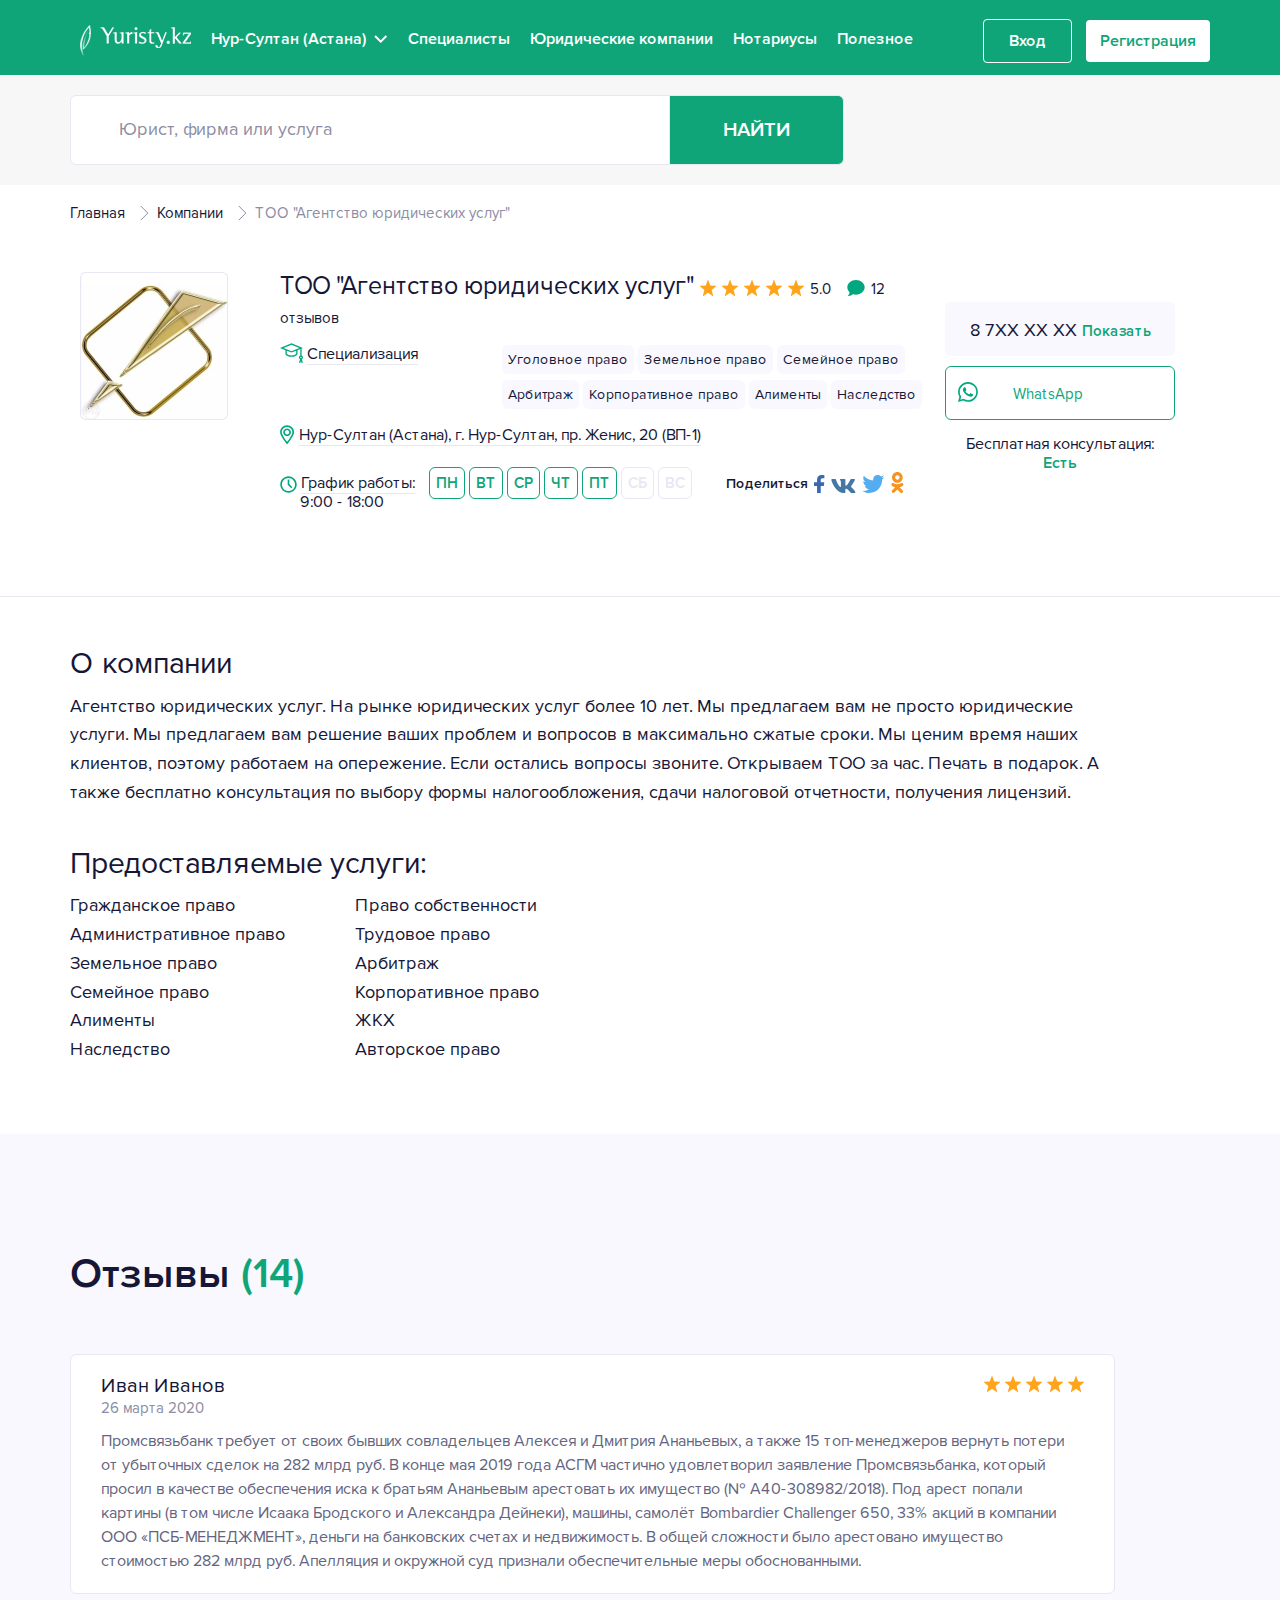
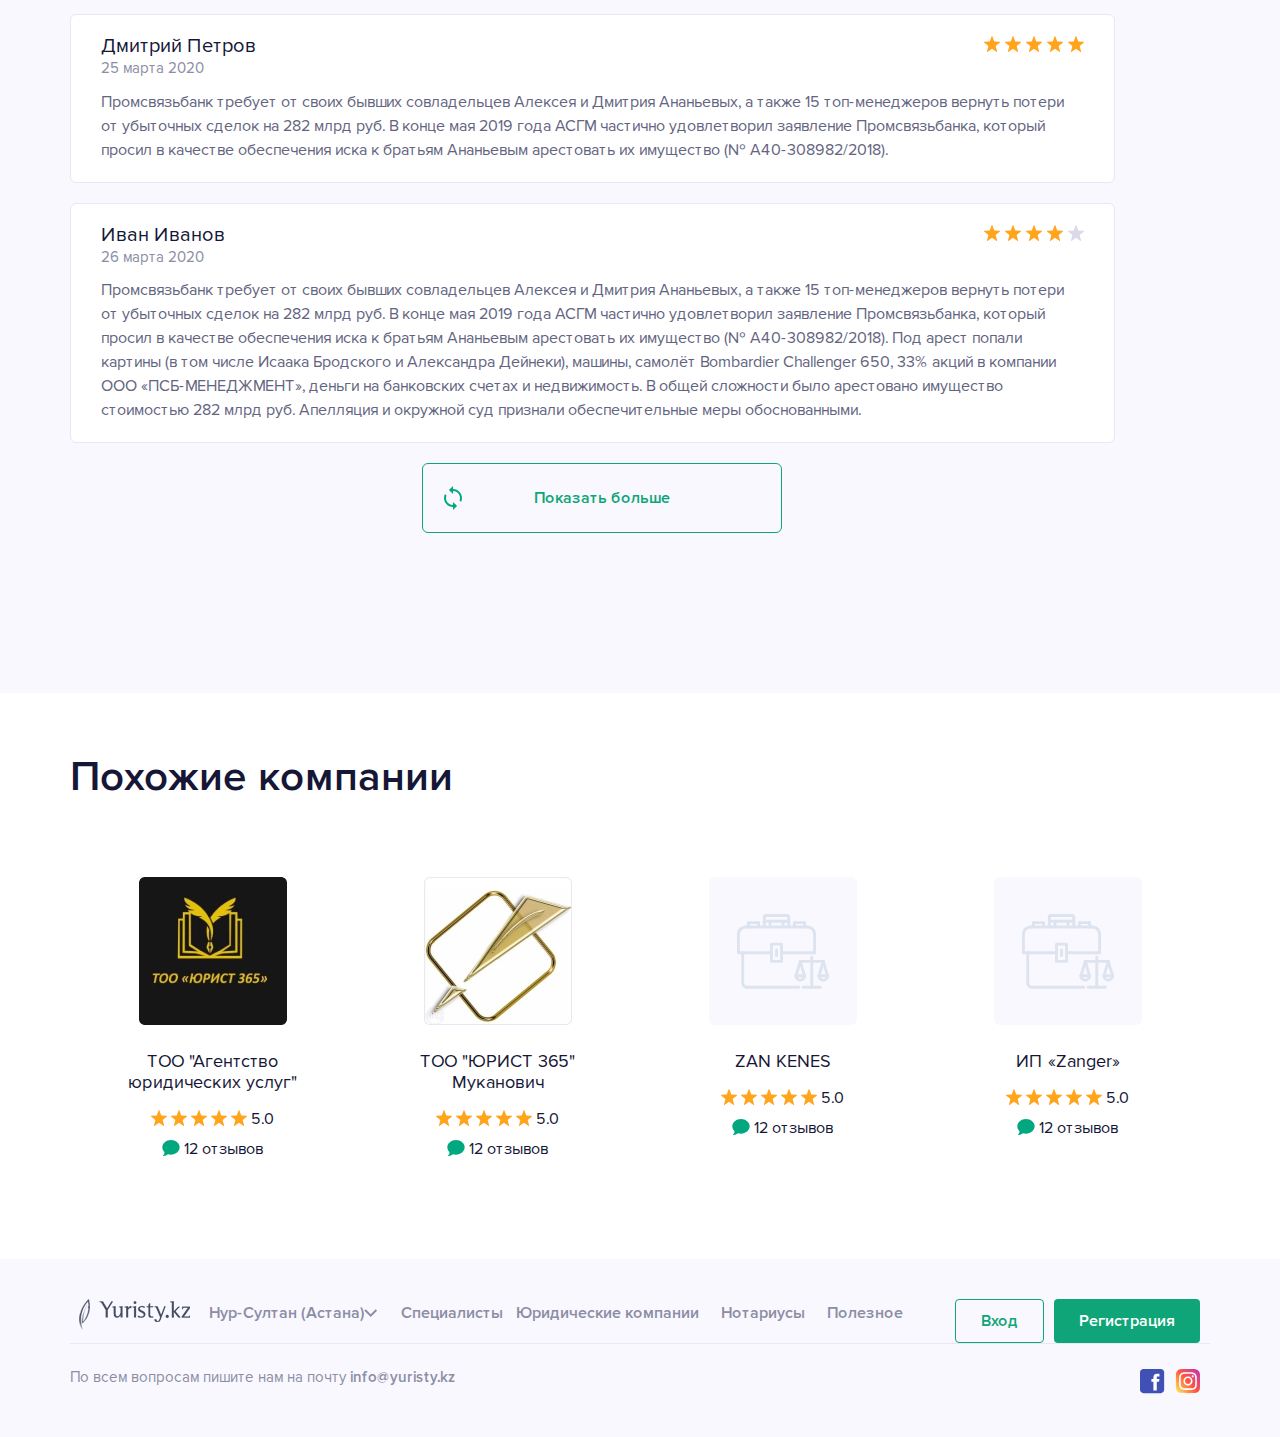
==== commit cb71918f: "адаптив" ====
--- a/Compan.html
+++ b/Compan.html
@@ -14,21 +14,27 @@
 
 <body>
 	<!-- Навигация -->
-	<div class="navigation">
-		<div class="container">
-			<div class="row">
-				<div class="navigation_logo"><img src="image/Main/image 1.svg" alt="Лого"></div>
-				<div class="navigation_city"><a href="#">Нур-Султан (Астана)<img src="image/Main/Icon.svg" alt="Стрелка"
-							class="navigation_city_img"></a></div>
-				<div class="navigation_specialists"><a href="yurists.html">Специалисты</a></div>
-				<div class="navigation_compani"><a href="Compan.html">Юридические компании</a></div>
-				<div class="navigation_notaries"><a href="#">Нотариусы</a></div>
-				<div class="navigation_benefit"><a href="#">Полезное</a></div>
-				<div class="navigation_circuit"><button class="btn-1">Вход</button></div>
-				<div class="navigation_fill"><button class="btn-2">Регистрация</button></div>
-			</div>
-		</div>
-	</div>
+<div class="topN">
+	<div class="topnav" id="myTopnav">
+		<div class="container">
+			<a class="link" href="index.html" class="active logo"><img src="image/Main/image 1.svg" alt="Лого"></a>
+			<div class="topn">
+				<a class="link" href="#news">Нур-Султан (Астана)<img src="image/Main/Icon.svg" alt="Стрелка"
+						class="navigation_city_img"></a>
+				<a class="link" href="yurists.html">Специалисты</a>
+				<a class="link" href="Compani.html">Юридические компании</a>
+				<a class="link" href="#">Нотариусы</a>
+				<a class="link" href="#">Полезное</a>
+			</div>
+			<a class="Buttons" href="#"><button class="btn_stroke">Вход</button>
+				<button class="btn_fill model_link">Регистрация</button></a>
+			<a href="javascript:void(0);" class="icon" onclick="myFunction()">
+				<i class="fa fa-bars"></i>
+			</a>
+		</div>
+
+	</div>
+</div>
 	<!-- Форма -->
 	<div class="form">
 		<div class="container">
--- a/css/main.css
+++ b/css/main.css
@@ -33,71 +33,256 @@
   text-decoration: none;
 }
 
-.navbar-light .navbar-nav .nav-link {
+#mask {
+  display: none;
+  position: fixed;
+  z-index: 100;
+  background: rgba(0, 0, 0, 0.35);
+  width: 100%;
+  height: 100%;
+}
+
+.model {
+  position: fixed;
+  top: -1200px;
+  z-index: 101;
+  width: 600px;
+}
+
+.model_heder {
+  background-color: #10A578;
+  height: 70px;
+  text-align: center;
+  font-family: "Proxima Nova Semibold", sans-serif;
+}
+
+.model_heder-text {
+  padding: 20px;
+  font-size: 25px;
   color: white;
-  font-family: "Proxima Nova Semibold", sans-serif;
+}
+
+.model_type {
+  font-size: 20px;
+  color: #161737;
+  margin-top: 30px;
+  font-family: "Proxima Nova Regular", sans-serif;
+}
+
+.model_btn button {
+  background-color: #10A578;
+  color: white;
+  font-size: 18px;
+  font-family: "Proxima Nova Semibold", sans-serif;
+  width: 320px;
+  height: 70px;
+  border: none;
+  margin-bottom: 40px;
+}
+
+.model form {
+  margin-top: 10px;
+}
+
+.model form input {
+  display: block;
+  margin-top: 20px;
+  height: 70px;
+  width: 100%;
+  border-radius: 6px;
+  border: 1px solid #e7e8f4;
+  padding: 20px;
+}
+
+.model main {
+  font-family: "Proxima Nova Regular", sans-serif;
+}
+
+.model section {
+  display: none;
+  padding-top: 20px;
+  padding: 20px;
+  border-top: 1px solid white;
+}
+
+.model input {
+  display: none;
+}
+
+.model label {
+  display: inline-block;
+  margin: 0 0 -1px;
+  padding: 15px 20px;
   font-size: 16px;
-}
-
-.navbar-light .navbar-nav .nav-link:hover {
-  color: #e7e8f4;
-}
-
-.bg-light {
-  background-color: #10A578 !important;
-}
-
-.dropdown a {
-  color: white;
-  font-family: "Proxima Nova Semibold", sans-serif;
+  text-align: center;
+  color: #161737;
+  border: 1px solid transparent;
+  font-family: "Proxima Nova Semibold", sans-serif;
+}
+
+.model .model_check {
+  font-size: 14px;
+  font-family: "Proxima Nova Regular", sans-serif;
+  color: #8c8da4;
+}
+
+.model .model_special {
+  text-align: left;
+  margin-top: 20px;
+}
+
+.model .model_special-cadr {
+  background-color: #F8F8FE;
+  padding: 10px;
+  border-radius: 4px;
+  font-size: 14px;
+  color: #161737;
+}
+
+.model .model_special-cadr button {
+  background-color: white;
+  border-radius: 20px;
+  border: 1px solid #e7e8f4;
+  padding: 2px 7px;
+  font-size: 12px;
+  color: #8c8da4;
+}
+
+.model .model_check-i {
+  display: inline-block;
+}
+
+.model input:checked + label {
+  color: #161737;
+  border: 1px solid transparent;
+  border-bottom: 3px solid #10A578;
+  border-top: 1px solid #fff;
+}
+
+.model #tab1:checked ~ #content1,
+.model #tab2:checked ~ #content2,
+.model #tab3:checked ~ #content3,
+.model #tab4:checked ~ #content4 {
+  display: block;
+}
+
+@media screen and (max-width: 650px) {
+  .model label {
+    font-size: 0;
+  }
+  .model label:before {
+    margin: 0;
+    font-size: 18px;
+  }
+}
+
+@media screen and (max-width: 400px) {
+  .model label {
+    padding: 15px;
+  }
+}
+
+.modal {
+  height: 100%;
+}
+
+.modal-body {
+  overflow: hidden;
+  height: 100%;
+}
+
+.modal-body-text {
+  overflow: auto;
+}
+
+.model .constraint {
+  background: #fff;
+  text-align: center;
+  border-radius: 6px;
+}
+
+.model_socal {
+  background-color: #F8F8FD;
+  padding: 22px 0 38px 0;
+  border-radius: 6px;
+  margin-bottom: 30px;
+}
+
+.model_socal-text {
+  padding-top: 20px;
+  font-size: 20px;
+  font-family: "Proxima Nova Regular", sans-serif;
+  color: #161737;
+}
+
+.model_socal-icon {
+  margin-top: 10px;
+}
+
+.model_socal-icon a {
+  padding-right: 20px;
+}
+
+.btn_stroke {
+  padding-bottom: 20px;
+}
+
+.topn {
+  padding-top: 5px;
+}
+
+.topnav {
+  background-color: #10A578;
+  overflow: hidden;
   font-size: 16px;
 }
 
-.navbar-brand {
-  padding: 0;
-}
-
-.navbar-light .navbar-toggler-icon {
-  background-image: url(../image/Main/menu.svg);
-  background-size: auto;
-}
-
-.navbar-light .navbar-toggler {
-  color: transparent;
-  border-color: transparent;
-}
-
-.btn_stroke {
+.topnav .Buttons {
+  float: right;
+}
+
+.topnav .Buttons button {
   margin-left: 10px;
+}
+
+.topnav .link {
+  padding: 25px 10px;
+}
+
+.topnav .btn_stroke {
+  margin-top: 14px;
   color: white;
   background-color: #10A578;
+  padding: 12px 25px;
+  border-radius: 4px;
+  font-family: "Proxima Nova Semibold", sans-serif;
   border: 1px solid white;
-  padding: 10px 25px;
-  border-radius: 6px;
-  font-family: "Proxima Nova Semibold", sans-serif;
-  font-size: 16px;
-}
-
-.btn_fill {
-  border-radius: 6px;
+}
+
+.topnav .btn_fill {
+  border-radius: 4px;
   background-color: white;
   color: #10A578;
-  padding: 10px 15px;
+  padding: 12px 14px;
+  font-family: "Proxima Nova Semibold", sans-serif;
   border: none;
-  margin-left: 10px;
+}
+
+/* Навбар */
+.topnav a {
+  float: left;
+  display: block;
+  height: 70px;
+  color: white;
+  text-align: left;
+  text-decoration: none;
   font-family: "Proxima Nova Semibold", sans-serif;
   font-size: 16px;
 }
 
-.header_arrow {
-  -webkit-transform: translateY(-2px);
-          transform: translateY(-2px);
-  margin-right: 20px;
-}
-
-.dropdown {
-  -webkit-transform: translateY(-4px);
-          transform: translateY(-4px);
+.topnav .icon {
+  display: none;
+  padding: 27px 15px;
 }
 
 .tabs {
@@ -258,12 +443,6 @@
   fill: #428BFF;
 }
 
-@media (max-width: 600px) {
-  .tabs input[name="tab-control"]:nth-of-type(1):checked ~ ul > li:nth-child(1) > label {
-    background: rgba(0, 0, 0, 0.08);
-  }
-}
-
 .tabs input[name="tab-control"]:nth-of-type(1):checked ~ .slider {
   -webkit-transform: translateX(0%);
   transform: translateX(0%);
@@ -282,12 +461,6 @@
   fill: #428BFF;
 }
 
-@media (max-width: 600px) {
-  .tabs input[name="tab-control"]:nth-of-type(2):checked ~ ul > li:nth-child(2) > label {
-    background: rgba(0, 0, 0, 0.08);
-  }
-}
-
 .tabs input[name="tab-control"]:nth-of-type(2):checked ~ .slider {
   -webkit-transform: translateX(100%);
   transform: translateX(100%);
@@ -306,12 +479,6 @@
   fill: #428BFF;
 }
 
-@media (max-width: 600px) {
-  .tabs input[name="tab-control"]:nth-of-type(3):checked ~ ul > li:nth-child(3) > label {
-    background: rgba(0, 0, 0, 0.08);
-  }
-}
-
 .tabs input[name="tab-control"]:nth-of-type(3):checked ~ .slider {
   -webkit-transform: translateX(200%);
   transform: translateX(200%);
@@ -328,12 +495,6 @@
 
 .tabs input[name="tab-control"]:nth-of-type(4):checked ~ ul > li:nth-child(4) > label svg {
   fill: #428BFF;
-}
-
-@media (max-width: 600px) {
-  .tabs input[name="tab-control"]:nth-of-type(4):checked ~ ul > li:nth-child(4) > label {
-    background: rgba(0, 0, 0, 0.08);
-  }
 }
 
 .tabs input[name="tab-control"]:nth-of-type(4):checked ~ .slider {
@@ -368,67 +529,6 @@
     opacity: 1;
     -webkit-transform: translateY(0%);
     transform: translateY(0%);
-  }
-}
-
-@media (max-width: 1000px) {
-  .tabs ul li label {
-    white-space: initial;
-  }
-  .tabs ul li label br {
-    display: initial;
-  }
-  .tabs ul li label svg {
-    height: 1.5em;
-  }
-}
-
-@media (max-width: 600px) {
-  .tabs ul li label {
-    padding: 5px;
-    border-radius: 5px;
-  }
-  .tabs ul li label span {
-    display: none;
-  }
-  .tabs .slider {
-    display: none;
-  }
-  .tabs .content {
-    margin-top: 20px;
-  }
-  .tabs .content section h2 {
-    display: block;
-  }
-}
-
-@media (max-width: 375px) {
-  .navbar-brand {
-    padding: 0;
-    width: 30px;
-  }
-  .dropdown a {
-    font-size: 14px;
-    margin-left: 15px;
-  }
-  .header_arrow {
-    margin-right: 0px;
-  }
-  .btn_stroke {
-    margin-left: 0px;
-    padding: 15px 150px;
-    font-size: 18px;
-    margin-bottom: 15px;
-  }
-  .btn_fill {
-    font-size: 18px;
-    padding: 15px 120px;
-    border: none;
-    margin-left: 0px;
-    margin-bottom: 15px;
-  }
-  .bg-light {
-    background-color: #10A578 !important;
   }
 }
 
@@ -663,7 +763,6 @@
 
 .special {
   border-bottom: 1px solid #e7e8f4;
-  padding-bottom: 80px;
   color: #161737;
 }
 
@@ -718,6 +817,10 @@
           justify-content: space-between;
 }
 
+.services .all {
+  display: none;
+}
+
 .services_block {
   margin-top: 60px;
   padding: 20px 20px 20px 0;
@@ -951,6 +1054,7 @@
   color: #161737;
   font-size: 16px;
   font-family: "Proxima Nova Semibold", sans-serif;
+  height: 100px;
 }
 
 .useful_read {
@@ -1138,9 +1242,7 @@
 
 .footer .info {
   border-top: 1px solid #e7e8f4;
-  margin-top: 30px;
   padding-top: 25px;
-  padding-bottom: 25px;
 }
 
 /* Экрна юристы */
@@ -1657,18 +1759,312 @@
 }
 
 @media screen and (max-width: 650px) {
-  .profile label {
+  label {
     font-size: 0;
   }
-  .profile label:before {
+  label:before {
     margin: 0;
     font-size: 18px;
   }
 }
 
+@media (max-width: 1000px) {
+  .tabs ul li label {
+    white-space: initial;
+  }
+  .tabs ul li label br {
+    display: initial;
+  }
+  .tabs ul li label svg {
+    height: 1.5em;
+  }
+}
+
+@media (max-width: 600px) {
+  .tabs input[name="tab-control"]:nth-of-type(1):checked ~ ul > li:nth-child(1) > label {
+    background: rgba(0, 0, 0, 0.08);
+  }
+  .tabs input[name="tab-control"]:nth-of-type(2):checked ~ ul > li:nth-child(2) > label {
+    background: rgba(0, 0, 0, 0.08);
+  }
+  .tabs input[name="tab-control"]:nth-of-type(3):checked ~ ul > li:nth-child(3) > label {
+    background: rgba(0, 0, 0, 0.08);
+  }
+  .tabs input[name="tab-control"]:nth-of-type(4):checked ~ ul > li:nth-child(4) > label {
+    background: rgba(0, 0, 0, 0.08);
+  }
+  .tabs ul li label {
+    padding: 5px;
+    border-radius: 5px;
+  }
+  .tabs ul li label span {
+    display: none;
+  }
+  .tabs .slider {
+    display: none;
+  }
+  .tabs .content {
+    margin-top: 20px;
+  }
+  .tabs .content section h2 {
+    display: block;
+  }
+}
+
+@media screen and (max-width: 600px) {
+  .topnav a:not(:first-child) {
+    display: none;
+  }
+  .topnav a.icon {
+    float: right;
+    display: block;
+  }
+}
+
+@media screen and (max-width: 600px) {
+  .topnav.responsive {
+    position: relative;
+  }
+  .topnav.responsive a.icon {
+    position: absolute;
+    right: 0;
+    top: 0;
+  }
+  .topnav.responsive a {
+    float: none;
+    display: block;
+    text-align: left;
+  }
+}
+
 @media screen and (max-width: 400px) {
-  .profile label {
+  label {
     padding: 15px;
   }
 }
+
+@media (max-width: 378px) {
+  .navbar-brand {
+    padding: 0;
+    width: 30px;
+  }
+  .dropdown a {
+    font-size: 14px;
+    margin-left: 15px;
+  }
+  .header_arrow {
+    margin-right: 0px;
+  }
+  .btn_stroke {
+    margin-left: 0px;
+    padding: 15px 150px;
+    font-size: 18px;
+    margin-bottom: 15px;
+  }
+  .btn_fill {
+    font-size: 18px;
+    padding: 15px 120px;
+    border: none;
+    margin-left: 0px;
+    margin-bottom: 15px;
+  }
+  .navigation {
+    display: none;
+  }
+  .main {
+    background: url(../image/Mobile/main_img.png);
+    padding: 20px;
+  }
+  .main h1 {
+    margin-top: 50px;
+    margin-bottom: 26px;
+    padding: 0;
+    font-size: 28px;
+    width: 320px;
+  }
+  .main form {
+    display: -webkit-box;
+    display: -ms-flexbox;
+    display: flex;
+    -webkit-box-orient: vertical;
+    -webkit-box-direction: normal;
+        -ms-flex-direction: column;
+            flex-direction: column;
+    margin-bottom: 100px;
+  }
+  .main form.catalin input {
+    max-width: 320px;
+  }
+  .main form.catalin button {
+    border-radius: 6px;
+    margin-top: 20px;
+    width: 100%;
+    max-width: 320px;
+    font-size: 18px;
+  }
+  .factodes {
+    display: -webkit-box;
+    display: -ms-flexbox;
+    display: flex;
+    -webkit-box-pack: center;
+        -ms-flex-pack: center;
+            justify-content: center;
+  }
+  .factodes_blocks {
+    -webkit-transform: translate(0, -80px);
+            transform: translate(0, -80px);
+    text-align: center;
+  }
+  .factodes_block {
+    display: -webkit-box;
+    display: -ms-flexbox;
+    display: flex;
+    -webkit-box-orient: vertical;
+    -webkit-box-direction: normal;
+        -ms-flex-direction: column;
+            flex-direction: column;
+    -webkit-box-align: center;
+        -ms-flex-align: center;
+            align-items: center;
+    padding: 40px 0px;
+  }
+  .factodes_block img {
+    width: 120px;
+  }
+  .factodes_text {
+    padding-left: 0px;
+  }
+  .factodes_textt {
+    font-size: 20px;
+    margin-top: 15px;
+    width: 100%;
+  }
+  .factodes_fact {
+    font-size: 16px;
+    padding: 16px 80px;
+    margin-top: 20px;
+  }
+  .special {
+    margin: 0 20px;
+    border-bottom: none;
+    padding-bottom: 80px;
+    color: #161737;
+  }
+  .special .title {
+    margin: 0px 0 40px 0;
+    padding: 0;
+    font-size: 30px;
+  }
+  .special_block {
+    width: 320px;
+    margin-bottom: 20px;
+  }
+  .services {
+    margin-top: 40px;
+  }
+  .services .db {
+    display: none;
+  }
+  .services_block {
+    margin-top: 0px;
+    padding: 0;
+  }
+  .services_block .all {
+    display: block;
+    color: #10A578;
+    margin-bottom: 15px;
+  }
+  .services .serv {
+    margin-bottom: 36px;
+  }
+  .useful_block {
+    margin-top: 20px;
+  }
+  .useful_button {
+    margin-top: 25px;
+    width: 100%;
+    margin-bottom: 80px;
+  }
+  .useful_text {
+    font-size: 16px;
+    height: 60px;
+  }
+  .useful_read {
+    font-size: 16px;
+  }
+  .info {
+    margin: 0;
+    padding-top: 80px;
+  }
+  .info_title h2 {
+    font-size: 18px;
+    padding: 15px;
+  }
+  .info_title h3 {
+    font-size: 18px;
+  }
+  .info_title {
+    margin-top: 20px;
+  }
+  .info_subtitle {
+    padding: 0;
+  }
+  .info_button {
+    margin-top: 40px;
+    margin-bottom: 60px;
+    width: 100%;
+  }
+  .service {
+    padding: 0px;
+  }
+  .service h2 {
+    font-size: 30px;
+  }
+  .service_button {
+    margin-top: 50px;
+    margin-bottom: 60px;
+    width: 100%;
+  }
+  .footer {
+    height: 100%;
+    padding-top: 40px;
+    font-size: 18px;
+    text-align: left;
+  }
+  .footer button {
+    margin-top: 30px;
+  }
+  .footer_city {
+    margin-top: 20px;
+  }
+  .footer_specialists {
+    margin-top: 20px;
+  }
+  .footer_companies {
+    margin-top: 20px;
+  }
+  .footer_notaries {
+    margin-top: 20px;
+  }
+  .footer_useful {
+    margin-top: 20px;
+  }
+  .footer_btn-1 {
+    width: 30%;
+  }
+  .footer_btn-2 {
+    width: 60%;
+  }
+  .footer_info {
+    text-align: left;
+    font-size: 16px;
+  }
+  .footer_social {
+    margin-top: 5px;
+    padding-right: 8px;
+  }
+  .footer .info {
+    padding-bottom: 30px;
+  }
+}
 /*# sourceMappingURL=main.css.map */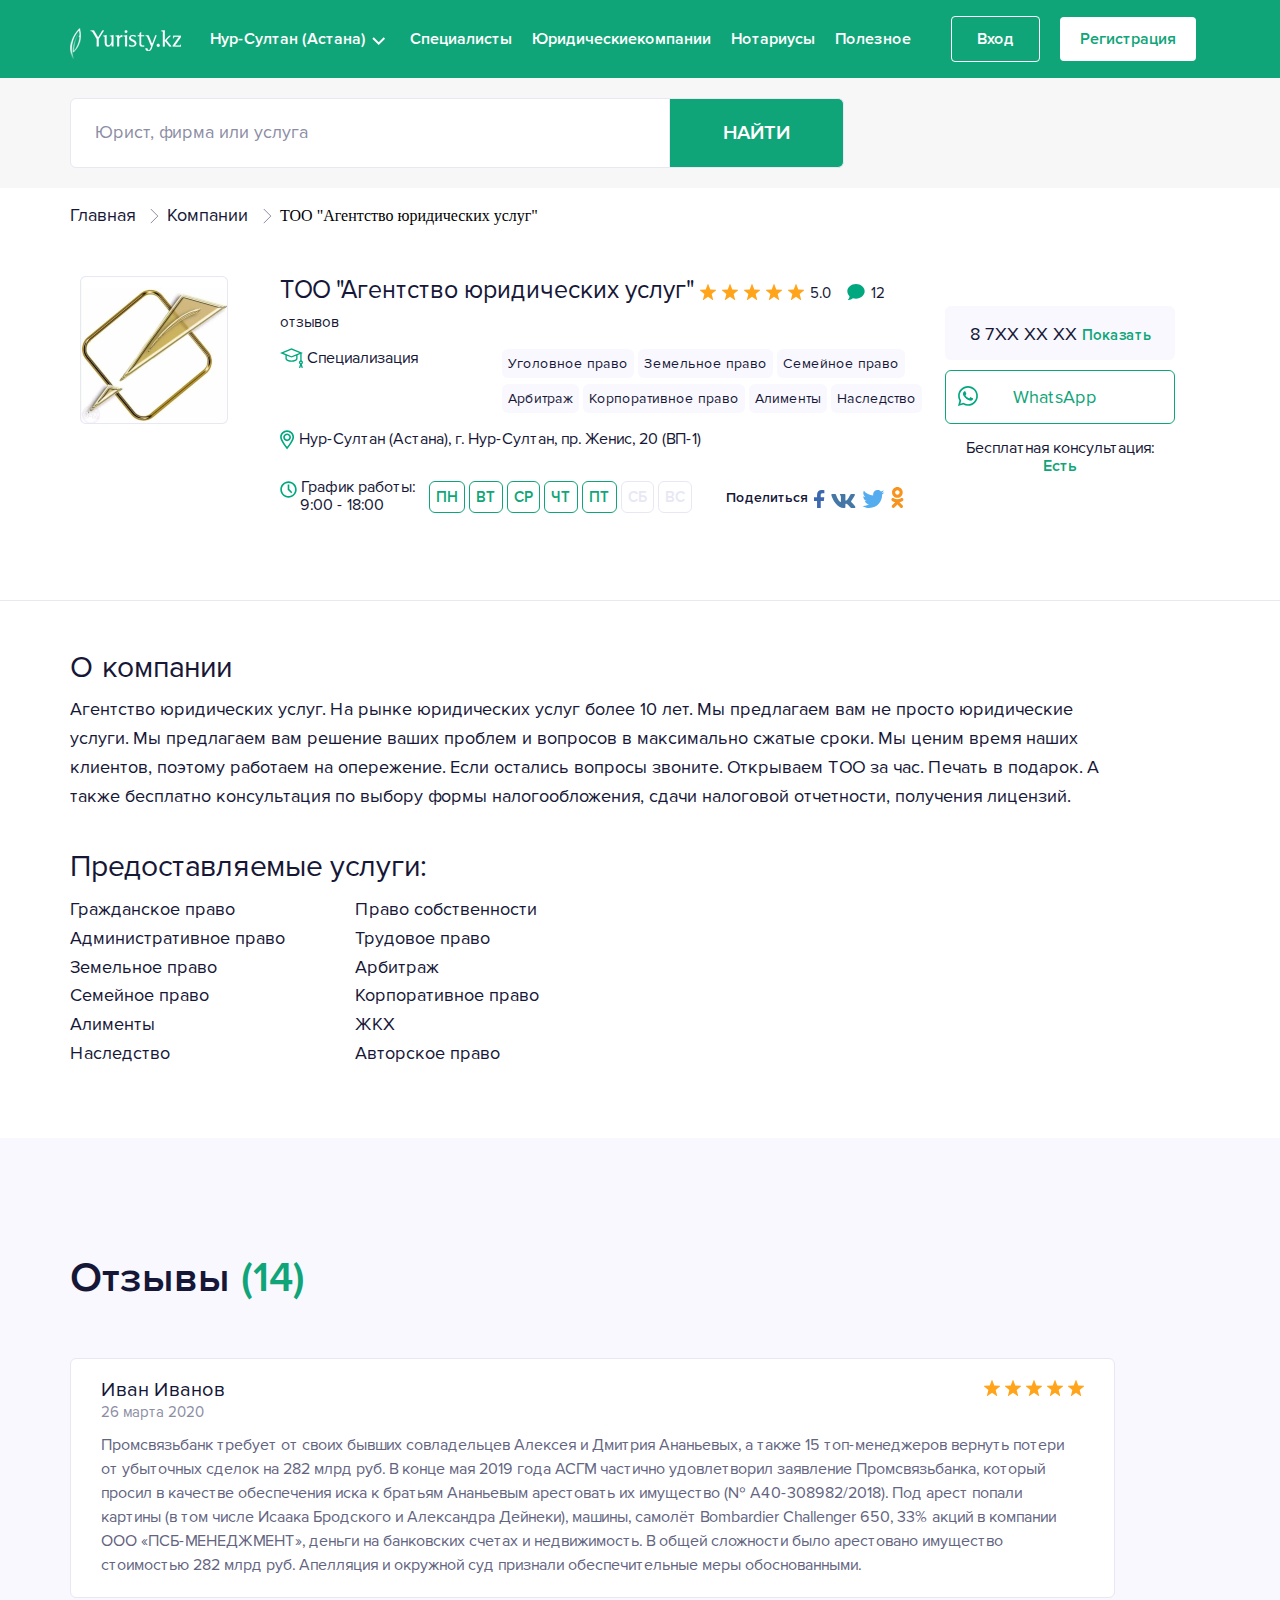
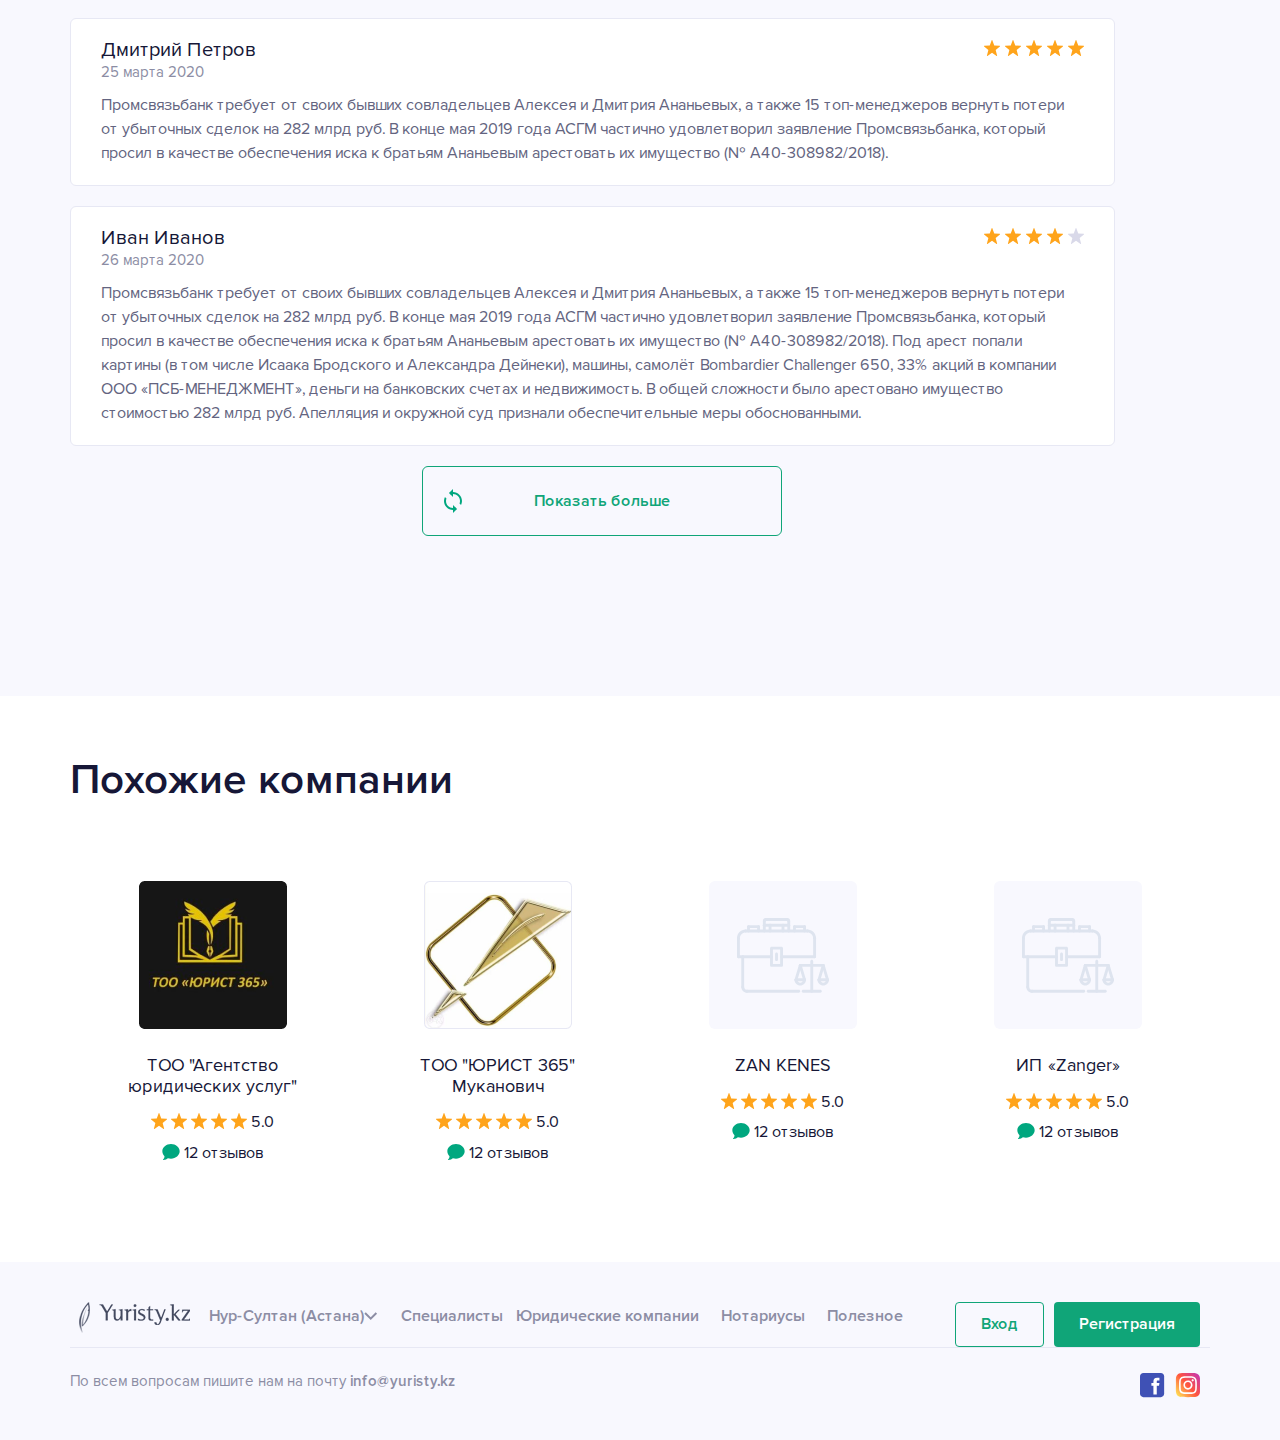
==== commit 05616df8: "эШапка" ====
--- a/Compan.html
+++ b/Compan.html
@@ -8,30 +8,214 @@
 	<link rel="stylesheet" href="css/normalize.css">
 	<link rel="stylesheet" href="css/main.css">
 	<link rel="stylesheet" href="css/bootstrap-grid.css">
+	<link rel="stylesheet" href="https://cdnjs.cloudflare.com/ajax/libs/font-awesome/4.7.0/css/font-awesome.min.css">
 
 	<title>Uyrist.kz</title>
 </head>
 
 <body>
 	<!-- Навигация -->
-<div class="topN">
-	<div class="topnav" id="myTopnav">
-		<div class="container">
-			<a class="link" href="index.html" class="active logo"><img src="image/Main/image 1.svg" alt="Лого"></a>
-			<div class="topn">
-				<a class="link" href="#news">Нур-Султан (Астана)<img src="image/Main/Icon.svg" alt="Стрелка"
-						class="navigation_city_img"></a>
-				<a class="link" href="yurists.html">Специалисты</a>
-				<a class="link" href="Compani.html">Юридические компании</a>
-				<a class="link" href="#">Нотариусы</a>
-				<a class="link" href="#">Полезное</a>
-			</div>
-			<a class="Buttons" href="#"><button class="btn_stroke">Вход</button>
-				<button class="btn_fill model_link">Регистрация</button></a>
-			<a href="javascript:void(0);" class="icon" onclick="myFunction()">
-				<i class="fa fa-bars"></i>
+<div class="boo-navbar">
+	<div class="container">
+		<!-- Mobile -->
+		<div class="boo-nav-collapsed">
+			<a href="index.html">
+				<img class="mobile-logo" src="image/Main/image 1.svg" alt="Logo" />
 			</a>
-		</div>
+			<button class="boo-nav-toggle">
+				<!-- <i class="fa fa-fw fa-bars"></i> -->
+				<div class="content">
+					<div class="hamburger">
+						<span></span>
+						<span></span>
+						<span></span>
+						<span></span>
+					</div>
+				</div>
+			</button>
+		</div>
+		<!-- Brand -->
+		<div class="boo-nav-brand">
+			<a href="#">
+				<img src="image/Main/image 1.svg" alt="Logo" />
+			</a>
+		</div>
+		<div class="dropdown">
+			<div class="select">
+				<span class="boo-nav-city ">Нур-Султан (Астана)<img src="image/Main/Icon.svg" alt="Стрелка"></span>
+			</div>
+			<input type="hidden" name="gender">
+			<ul class="dropdown-menu">
+				<li id="male"><span class="boo-nav-city ">Нур-Султан (Астана)<img src="image/Main/Icon.svg"
+							alt="Стрелка"></span></li>
+				<li id="female"><span class="boo-nav-city ">Нур-Султан (Астана)<img src="image/Main/Icon.svg"
+							alt="Стрелка"></span></li>
+			</ul>
+		</div>
+		<!-- Nav items -->
+		<div class="boo-nav-collapse">
+			<ul class="boo-nav-items">
+				<li><a href="yurists.html">Специалисты</a></li>
+				<li><a href="Compani.html">Юридическиекомпании</a></li>
+				<li><a href="yurist.html">Нотариусы</a></li>
+				<li><a href="Compan.html">Полезное</a></li>
+				<li><span class="nav_btn btn_stroke">Вход</span></li>
+				<li><span class="nav_btn btn_fill model_link">Регистрация</span></li>
+
+			</ul>
+		</div>
+	</div>
+</div>
+</div>
+<div id="mask"></div>
+
+<div class="model">
+	<!-- The popup -->
+	<span class="close"><img src="image/Mobile/close.svg" alt="Close"></span>
+	<div class="constraint">
+		<!-- Popup content -->
+		<div class="model_heder">
+			<div class="model_heder-text">Регистрация</div>
+		</div>
+		<div class="model_type">Выберите тип учетной записи</div>
+		<main>
+			<input id="tab1" type="radio" name="tabs" checked>
+			<label class="model_content-title" for="tab1">Физическое лицо</label>
+
+			<input id="tab2" type="radio" name="tabs">
+			<label class="model_content-title" for="tab2">Юрист/адвокат</label>
+
+			<input id="tab3" type="radio" name="tabs">
+			<label class="model_content-title" for="tab3">Юридическая компания</label>
+
+			<section id="content1">
+				<form action="#">
+					<div class="col-sm">
+						<input type="text" placeholder="Имя">
+					</div>
+					<div class="col-sm">
+						<input type="email" placeholder="Эл почта">
+					</div>
+					<div class="col-sm">
+						<input type="password" placeholder="Пароль">
+					</div>
+					<div class="col-sm">
+						<input type="password" placeholder="Повторите пароль">
+					</div>
+				</form>
+
+
+				<div class="chB">
+					<input class="model_check-i" type="checkbox" id="check">
+					<label for="check" class="model_check">Даю согласие на обработку персональных данных</label>
+				</div>
+
+				<div class="model_btn">
+					<button>Зарегистрироваться</button>
+				</div>
+				<div class="model_socal">
+					<div class="col-sm">
+						<div class="model_socal-text">Регистрация через соцсети</div>
+					</div>
+					<div class="col-sm">
+						<div class="model_socal-icon">
+							<a href="#"><img src="image/Modal/Icon_google.svg" alt="Icon"></a>
+							<a href="#"><img src="image/Modal/Icon_fb.svg" alt="Icon"></a>
+							<a href="#"><img src="image/Modal/Icon_vk.svg" alt="Icon"></a>
+						</div>
+					</div>
+				</div>
+			</section>
+			<section id="content2">
+				<form action="#">
+					<div class="col-sm">
+						<input type="text" placeholder="Фамилия">
+					</div>
+					<div class="col-sm">
+						<input type="text" placeholder="Имя">
+					</div>
+					<div class="col-sm">
+						<input type="text" placeholder="Отчество">
+					</div>
+					<div class="col-sm">
+						<input type="phone" placeholder="Телефон">
+					</div>
+					<div class="col-sm">
+						<input type="email" placeholder="Эл. почта">
+					</div>
+					<div class="col-sm">
+						<input type="text" placeholder="Нур-Султан(Астана)">
+					</div>
+					<div class="col-sm">
+						<input type="text" placeholder="Специализация">
+					</div>
+					<div class="col-sm">
+						<div class="model_special">
+							<span class="model_special-cadr">
+								Уголовное право <button>Удалить</button>
+							</span>
+							<span class="model_special-cadr">
+								Административное право <button>Удалить</button>
+							</span>
+						</div>
+					</div>
+					<div class="col-sm">
+						<input type="password" placeholder="Пароль">
+					</div>
+					<div class="col-sm">
+						<input type="password" placeholder="Повторите пароль">
+					</div>
+				</form>
+				<div class="chB">
+					<input class="model_check-i" type="checkbox" id="check">
+					<label for="check" class="model_check">Даю согласие на обработку персональных данных</label>
+				</div>
+				<div class="model_btn">
+					<button>Зарегистрироваться</button>
+				</div>
+				</p>
+			</section>
+			<section id="content3">
+				<form action="#">
+					<div class="col-sm">
+						<input type="text" placeholder="Название компании">
+					</div>
+					<div class="col-sm">
+						<input type="phone" placeholder="Телефон">
+					</div>
+					<div class="col-sm">
+						<input type="email" placeholder="Эл. почта">
+					</div>
+					<div class="col-sm">
+						<input type="text" placeholder="Нур-Султан(Астана)">
+					</div>
+					<div class="col-sm">
+						<input type="text" placeholder="Специализация">
+					</div>
+					<div class="col-sm">
+						<div class="model_special">
+							<span class="model_special-cadr">
+								Уголовное право <button>Удалить</button>
+							</span>
+							<span class="model_special-cadr">
+								Административное право <button>Удалить</button>
+							</span>
+						</div>
+					</div>
+					<div class="col-sm">
+						<input type="password" placeholder="Пароль">
+					</div>
+					<div class="col-sm">
+						<input type="password" placeholder="Повторите пароль">
+					</div>
+				</form>
+				<div class="chB">
+					<input class="model_check-i" type="checkbox" id="check">
+					<label for="check" class="model_check">Даю согласие на обработку персональных данных</label>
+				</div>
+				<div class="model_btn">
+					<button>Зарегистрироваться</button>
+				</div>
 
 	</div>
 </div>
--- a/css/main.css
+++ b/css/main.css
@@ -33,20 +33,274 @@
   text-decoration: none;
 }
 
+.wrapper_nav .container {
+  padding-left: 0;
+  padding-right: 0;
+}
+
+.boo-navbar {
+  z-index: 1000;
+  display: -webkit-box;
+  display: -ms-flexbox;
+  display: flex;
+  -ms-flex-wrap: wrap;
+      flex-wrap: wrap;
+  -webkit-box-pack: justify;
+      -ms-flex-pack: justify;
+          justify-content: space-between;
+  background: #10A578;
+  padding: 10px 20px;
+}
+
+.boo-navbar.fixed {
+  position: fixed;
+  top: 0;
+  right: 0;
+  left: 0;
+}
+
+.boo-nav-city {
+  color: white;
+  font-family: "Proxima Nova Semibold", sans-serif;
+  font-size: 16px;
+}
+
+.boo-nav-city img {
+  margin-left: 7px;
+  display: inline-block;
+  -webkit-transform: translateY(2px);
+          transform: translateY(2px);
+}
+
+.boo-nav-city-mobile img {
+  padding: 2px;
+}
+
+.boo-nav-brand {
+  display: none;
+  -webkit-box-ordinal-group: 2;
+      -ms-flex-order: 1;
+          order: 1;
+  vertical-align: middle;
+  margin-right: 15px;
+}
+
+.boo-nav-brand img {
+  display: inline-block;
+}
+
+.boo-nav-brand a img {
+  padding-top: 10px;
+}
+
+.boo-nav-collapse {
+  -ms-flex-item-align: center;
+      -ms-grid-row-align: center;
+      align-self: center;
+  -ms-flex-preferred-size: 100%;
+      flex-basis: 100%;
+  display: none;
+  padding-top: 20px;
+  -webkit-box-ordinal-group: 12;
+      -ms-flex-order: 11;
+          order: 11;
+}
+
+.boo-nav-collapsed {
+  -webkit-box-ordinal-group: 11;
+      -ms-flex-order: 10;
+          order: 10;
+  display: -webkit-box;
+  display: -ms-flexbox;
+  display: flex;
+  -ms-flex-wrap: nowrap;
+      flex-wrap: nowrap;
+  -webkit-box-pack: justify;
+      -ms-flex-pack: justify;
+          justify-content: space-between;
+  -webkit-box-align: center;
+      -ms-flex-align: center;
+          align-items: center;
+  width: 100%;
+}
+
+.boo-nav-collapsed a {
+  color: white;
+  text-decoration: none;
+}
+
+.boo-nav-collapsed a img, .boo-nav-collapsed a svg {
+  display: block;
+  max-width: 240px;
+  max-height: 50px;
+}
+
+.boo-nav-collapsed a:hover {
+  color: #FFF;
+}
+
+.boo-nav-collapsed .boo-nav-toggle {
+  cursor: pointer;
+  color: #fff;
+  font-size: 20px;
+  width: auto;
+  height: auto;
+  border: none;
+  background: transparent;
+}
+
+.boo-nav-collapsed .boo-nav-toggle:hover, .boo-nav-collapsed .boo-nav-toggle:focus {
+  color: #FFF;
+  outline: none;
+}
+
+.boo-nav-collapsed .boo-nav-toggle i.fa-fw {
+  width: auto;
+}
+
+.boo-nav-items {
+  margin: 0;
+  padding: 0;
+  list-style: none;
+  width: 100%;
+  display: -webkit-box;
+  display: -ms-flexbox;
+  display: flex;
+  -ms-flex-flow: nowrap;
+      flex-flow: nowrap;
+  -webkit-box-orient: vertical;
+  -webkit-box-direction: normal;
+      -ms-flex-direction: column;
+          flex-direction: column;
+  -webkit-box-align: stretch;
+      -ms-flex-align: stretch;
+          align-items: stretch;
+  -webkit-box-pack: end;
+      -ms-flex-pack: end;
+          justify-content: flex-end;
+}
+
+.boo-nav-items li {
+  /* Bimboo CSS intrusivo */
+  background: none;
+  display: block;
+  margin-bottom: 0;
+}
+
+.boo-nav-items a {
+  display: block;
+  text-align: center;
+  font-family: "Proxima Nova Semibold", sans-serif;
+  color: white;
+  text-decoration: none;
+  padding: 15px 10px;
+  width: 100%;
+}
+
+.btn_stroke {
+  margin-left: 30px;
+  margin-right: 20px;
+  margin-top: 14px;
+  color: white;
+  background-color: #10A578;
+  padding: 12px 25px;
+  border-radius: 4px;
+  font-family: "Proxima Nova Semibold", sans-serif;
+  border: 1px solid white;
+  cursor: pointer;
+}
+
+.btn_fill {
+  margin-top: 14px;
+  background-color: white;
+  color: #10A578;
+  padding: 12px 20px;
+  border-radius: 4px;
+  font-family: "Proxima Nova Semibold", sans-serif;
+  border: none;
+  cursor: pointer;
+}
+
+.boo-nav-items a:hover {
+  color: #e7e8f4;
+}
+
+/*Styling Selectbox*/
+.dropdown {
+  display: inline-block;
+  border-radius: 5px;
+  -webkit-transition: all .5s ease;
+  transition: all .5s ease;
+  position: relative;
+  font-size: 14px;
+  color: #474747;
+  text-align: left;
+}
+
+.dropdown .select {
+  cursor: pointer;
+  display: block;
+  padding: 0  10px;
+}
+
+.dropdown .dropdown-menu {
+  position: absolute;
+  background-color: #10A578;
+  width: 100%;
+  left: 0;
+  margin-top: 1px;
+  border-radius: 0 1px 5px 5px;
+  overflow: hidden;
+  display: none;
+  max-height: 144px;
+  overflow-y: auto;
+  z-index: 9;
+}
+
+.dropdown .dropdown-menu li {
+  padding: 10px;
+  -webkit-transition: all .2s ease-in-out;
+  transition: all .2s ease-in-out;
+  cursor: pointer;
+}
+
+.dropdown .dropdown-menu {
+  padding: 0;
+  list-style: none;
+}
+
+.dropdown .dropdown-menu li:hover {
+  background-color: rgba(255, 255, 255, 0.2);
+}
+
+.dropdown .dropdown-menu li:active {
+  background-color: rgba(255, 255, 255, 0.2);
+}
+
 #mask {
   display: none;
   position: fixed;
   z-index: 100;
   background: rgba(0, 0, 0, 0.35);
   width: 100%;
-  height: 100%;
+  min-height: 100%;
 }
 
 .model {
-  position: fixed;
-  top: -1200px;
+  position: absolute;
+  top: -2000px;
   z-index: 101;
   width: 600px;
+  min-height: 100%;
+}
+
+.model .close {
+  cursor: pointer;
+}
+
+.model .close img {
+  -webkit-transform: translate(570px, 35px);
+          transform: translate(570px, 35px);
 }
 
 .model_heder {
@@ -120,6 +374,32 @@
   font-family: "Proxima Nova Semibold", sans-serif;
 }
 
+.model .chB input[type="checkbox"] {
+  display: none;
+}
+
+.model .chB label::before {
+  content: " ";
+  display: inline-block;
+  width: 20px;
+  height: 20px;
+  vertical-align: middle;
+  border-radius: 3px;
+  border: 1px solid #e7e8f4;
+  margin-left: -10px;
+  margin-right: 10px;
+}
+
+.model .chB input:checked + label {
+  border: none;
+}
+
+.model .chB input[type="checkbox"]:checked + label::before {
+  background-image: url(../image/Mobile/Galka.svg);
+  background-size: 100%;
+  background-repeat: no-repeat;
+}
+
 .model .model_check {
   font-size: 14px;
   font-family: "Proxima Nova Regular", sans-serif;
@@ -182,19 +462,6 @@
   }
 }
 
-.modal {
-  height: 100%;
-}
-
-.modal-body {
-  overflow: hidden;
-  height: 100%;
-}
-
-.modal-body-text {
-  overflow: auto;
-}
-
 .model .constraint {
   background: #fff;
   text-align: center;
@@ -221,68 +488,6 @@
 
 .model_socal-icon a {
   padding-right: 20px;
-}
-
-.btn_stroke {
-  padding-bottom: 20px;
-}
-
-.topn {
-  padding-top: 5px;
-}
-
-.topnav {
-  background-color: #10A578;
-  overflow: hidden;
-  font-size: 16px;
-}
-
-.topnav .Buttons {
-  float: right;
-}
-
-.topnav .Buttons button {
-  margin-left: 10px;
-}
-
-.topnav .link {
-  padding: 25px 10px;
-}
-
-.topnav .btn_stroke {
-  margin-top: 14px;
-  color: white;
-  background-color: #10A578;
-  padding: 12px 25px;
-  border-radius: 4px;
-  font-family: "Proxima Nova Semibold", sans-serif;
-  border: 1px solid white;
-}
-
-.topnav .btn_fill {
-  border-radius: 4px;
-  background-color: white;
-  color: #10A578;
-  padding: 12px 14px;
-  font-family: "Proxima Nova Semibold", sans-serif;
-  border: none;
-}
-
-/* Навбар */
-.topnav a {
-  float: left;
-  display: block;
-  height: 70px;
-  color: white;
-  text-align: left;
-  text-decoration: none;
-  font-family: "Proxima Nova Semibold", sans-serif;
-  font-size: 16px;
-}
-
-.topnav .icon {
-  display: none;
-  padding: 27px 15px;
 }
 
 .tabs {
@@ -506,32 +711,6 @@
   display: block;
 }
 
-@-webkit-keyframes content {
-  from {
-    opacity: 0;
-    -webkit-transform: translateY(5%);
-    transform: translateY(5%);
-  }
-  to {
-    opacity: 1;
-    -webkit-transform: translateY(0%);
-    transform: translateY(0%);
-  }
-}
-
-@keyframes content {
-  from {
-    opacity: 0;
-    -webkit-transform: translateY(5%);
-    transform: translateY(5%);
-  }
-  to {
-    opacity: 1;
-    -webkit-transform: translateY(0%);
-    transform: translateY(0%);
-  }
-}
-
 .col, .col-1, .col-2, .col-3, .btn {
   padding: 0;
   margin: 0;
@@ -681,24 +860,10 @@
   color: #8c8da4;
   font-family: "Proxima Nova Regular", sans-serif;
   font-size: 18px;
-  padding: 24px;
+  padding: 0px;
 }
 
 .main input[type="text"] {
-  padding: 24px;
-}
-
-.main form.catalin input:-moz-placeholder {
-  color: #8c8da4;
-  font-family: "Proxima Nova Regular", sans-serif;
-  font-size: 18px;
-  padding: 24px;
-}
-
-.main form.catalin input:-ms-input-placeholder {
-  color: #8c8da4;
-  font-family: "Proxima Nova Regular", sans-serif;
-  font-size: 18px;
   padding: 24px;
 }
 
@@ -762,12 +927,12 @@
 }
 
 .special {
-  border-bottom: 1px solid #e7e8f4;
   color: #161737;
 }
 
 .special .title {
   margin: 20px 0 40px 0;
+  border: none;
 }
 
 .special_block {
@@ -809,6 +974,7 @@
 }
 
 .services {
+  border-bottom: 1px solid #e7e8f4;
   display: -webkit-box;
   display: -ms-flexbox;
   display: flex;
@@ -840,6 +1006,13 @@
 
 .services a span {
   color: #8c8da4;
+}
+
+.lawyers .title {
+  border: none;
+  margin-top: 80px;
+  margin-bottom: 35px;
+  padding: 0;
 }
 
 .lawyer {
@@ -884,8 +1057,8 @@
 }
 
 .lawyer_block-ingo .specialistik img {
-  -webkit-transform: translateY(5px);
-          transform: translateY(5px);
+  -webkit-transform: translateY(6px);
+          transform: translateY(6px);
 }
 
 .lawyer_block-ingo .specialistik a {
@@ -923,6 +1096,8 @@
 }
 
 .lawyer_block-ingo .week {
+  -webkit-transform: translateY(10px);
+          transform: translateY(10px);
   margin-top: 15px;
   display: inline-block;
   margin-left: 50px;
@@ -1027,6 +1202,17 @@
   padding: 24px;
   width: 270px;
   border: none;
+  margin-top: 20px;
+}
+
+.useful {
+  margin-top: 100px;
+}
+
+.useful .title {
+  border: none;
+  margin-bottom: 40px;
+  padding: 0;
 }
 
 .useful_button {
@@ -1120,6 +1306,11 @@
   background-color: #fff;
 }
 
+.service .title {
+  padding: 0;
+  margin-bottom: 22px;
+}
+
 .service h2 {
   font-family: "Proxima Nova Semibold", sans-serif;
   color: #161737;
@@ -1236,11 +1427,16 @@
 }
 
 .footer_social {
-  text-align-last: right;
   padding-right: 10px;
 }
 
 .footer .info {
+  display: -webkit-box;
+  display: -ms-flexbox;
+  display: flex;
+  -webkit-box-pack: end;
+      -ms-flex-pack: end;
+          justify-content: flex-end;
   border-top: 1px solid #e7e8f4;
   padding-top: 25px;
 }
@@ -1289,7 +1485,7 @@
   color: #8c8da4;
   font-family: "Proxima Nova Regular", sans-serif;
   font-size: 18px;
-  padding: 24px;
+  padding: 0px;
 }
 
 .form input[type="text"] {
@@ -1300,14 +1496,83 @@
   color: #8c8da4;
   font-family: "Proxima Nova Regular", sans-serif;
   font-size: 18px;
-  padding: 24px;
+  padding: 0px;
 }
 
 .form form.catalin input:-ms-input-placeholder {
   color: #8c8da4;
   font-family: "Proxima Nova Regular", sans-serif;
   font-size: 18px;
-  padding: 24px;
+  padding: 0px;
+}
+
+.yurists a, .yurists li {
+  -webkit-transition: background .35s ease;
+  transition: background .35s ease;
+}
+
+.yurists .dropdown {
+  margin: 2em auto;
+  width: 100%;
+  border: 1px solid #e7e8f4;
+  height: 65px;
+}
+
+.yurists a {
+  display: block;
+  padding: 22px;
+  color: #161737;
+  text-decoration: none;
+}
+
+.yurists a:focus, .yurists a:hover {
+  background: #e7e8f4;
+}
+
+.yurists a:active {
+  background: #e7e8f4;
+}
+
+.yurists .fa {
+  float: right;
+  color: #10A578;
+}
+
+.yurists ul {
+  display: none;
+}
+
+.yurists li {
+  list-style: none;
+  padding: .5em;
+  cursor: pointer;
+  color: #161737;
+  font-size: 16px;
+  font-family: "Proxima Nova Regular", sans-serif;
+}
+
+.yurists li:last-child {
+  color: #ad0000;
+}
+
+.yurists li:focus, .yurists li:hover {
+  background: #ecf0f1;
+}
+
+.yurists li:active {
+  background: #fbfcfc;
+}
+
+.yurists .select-wrapper .select {
+  margin-right: 10px;
+  -webkit-appearance: none;
+  -moz-appearance: none;
+  appearance: none;
+  border: none;
+  background: url("../image/2. Main/Arrows3.svg");
+  background-repeat: no-repeat;
+  background-position: right;
+  width: 28%;
 }
 
 .title {
@@ -1325,12 +1590,12 @@
 }
 
 .head a {
-  font-size: 15px;
-  font-family: "Proxima Nova Regular", sans-serif;
-  color: #161737;
-}
-
-.head_special {
+  font-size: 18px;
+  font-family: "Proxima Nova Regular", sans-serif;
+  color: #161737;
+}
+
+.head_special a {
   font-size: 15px;
   font-family: "Proxima Nova Regular", sans-serif;
   color: #8c8da4;
@@ -1348,7 +1613,7 @@
   font-family: "Proxima Nova Regular", sans-serif;
 }
 
-.head_more {
+.head_more a {
   font-size: 16px;
   color: #10A578;
   font-family: "Proxima Nova Regular", sans-serif;
@@ -1837,50 +2102,283 @@
   }
 }
 
-@media screen and (max-width: 400px) {
-  label {
-    padding: 15px;
+@media screen and (min-width: 960px) {
+  .boo-navbar {
+    -ms-flex-wrap: nowrap;
+        flex-wrap: nowrap;
+    padding: 15px 40px;
+  }
+  .boo-nav-collapse {
+    -webkit-box-ordinal-group: 3;
+        -ms-flex-order: 2;
+            order: 2;
+    padding-top: 0;
+    display: inline-block !important;
+  }
+  .boo-nav-collapse .mobile-logo {
+    -webkit-transform: translateY(-40px);
+            transform: translateY(-40px);
+  }
+  .boo-nav-brand {
+    display: inline-block;
+  }
+  .boo-nav-items {
+    -webkit-box-orient: horizontal;
+    -webkit-box-direction: normal;
+        -ms-flex-direction: row;
+            flex-direction: row;
+    -webkit-box-align: center;
+        -ms-flex-align: center;
+            align-items: center;
+  }
+  .boo-nav-collapsed {
+    display: none;
   }
 }
 
 @media (max-width: 378px) {
-  .navbar-brand {
-    padding: 0;
+  .boo-nav-collapsed img {
+    padding-top: 20px;
+  }
+  .dropdown .select {
+    cursor: pointer;
+    display: block;
+    padding: 0  10px;
+    -webkit-transform: translate(110px, -26px);
+            transform: translate(110px, -26px);
+  }
+  .dropdown .dropdown-menu {
+    -webkit-transform: translate(110px, -26px);
+            transform: translate(110px, -26px);
+  }
+  .boo-nav-collapsed .boo-nav-toggle {
+    -webkit-transform: translate(10px, 8px);
+            transform: translate(10px, 8px);
+  }
+  .title {
+    border: none;
+  }
+  .content {
+    display: -webkit-box;
+    display: -ms-flexbox;
+    display: flex;
+    -webkit-box-pack: center;
+        -ms-flex-pack: center;
+            justify-content: center;
+    -webkit-box-align: center;
+        -ms-flex-align: center;
+            align-items: center;
+  }
+  .hamburger {
+    position: absolute;
+    width: 40px;
+    height: 40px;
+    -webkit-box-sizing: border-box;
+            box-sizing: border-box;
+    cursor: pointer;
+  }
+  .hamburger span {
+    position: absolute;
+    display: block;
+    height: 4px;
     width: 30px;
-  }
-  .dropdown a {
+    background: #fff;
+    -webkit-transition: all 0s 0.2s;
+    transition: all 0s 0.2s;
+  }
+  span:nth-child(1) {
+    top: 9px;
+    left: 7px;
+    -webkit-transition: 0.2s 0.2s, opacity 0s 0.2s;
+    transition: 0.2s 0.2s, opacity 0s 0.2s;
+  }
+  span:nth-child(2) {
+    top: 18px;
+    left: 7px;
+    -webkit-transition: 0.2s 0s;
+    transition: 0.2s 0s;
+  }
+  span:nth-child(3) {
+    top: 18px;
+    left: 7px;
+    -webkit-transition: 0.2s 0s;
+    transition: 0.2s 0s;
+  }
+  span:nth-child(4) {
+    top: 27px;
+    left: 7px;
+    -webkit-transition: 0.2s 0.2s, opacity 0s 0.2s;
+    transition: 0.2s 0.2s, opacity 0s 0.2s;
+  }
+  .hamburger.active span:nth-child(1) {
+    top: 18px;
+    opacity: 0;
+    -webkit-transition: 0.2s 0s, opacity 0s 0.2s;
+    transition: 0.2s 0s, opacity 0s 0.2s;
+  }
+  .hamburger.active span:nth-child(2) {
+    -webkit-transform: rotate(-45deg);
+            transform: rotate(-45deg);
+    -webkit-transition: 0.2s 0.2s;
+    transition: 0.2s 0.2s;
+  }
+  .hamburger.active span:nth-child(3) {
+    -webkit-transform: rotate(45deg);
+            transform: rotate(45deg);
+    -webkit-transition: 0.2s 0.2s;
+    transition: 0.2s 0.2s;
+  }
+  .hamburger.active span:nth-child(4) {
+    top: 18px;
+    opacity: 0;
+    -webkit-transition: 0.2s 0s, opacity 0s 0.2s;
+    transition: 0.2s 0s, opacity 0s 0.2s;
+  }
+  .boo-navbar {
+    padding: 0 20px;
+  }
+  .boo-navbar-city {
     font-size: 14px;
-    margin-left: 15px;
-  }
-  .header_arrow {
-    margin-right: 0px;
-  }
-  .btn_stroke {
-    margin-left: 0px;
-    padding: 15px 150px;
+  }
+  .boo-nav-collapse .boo-nav-items a {
+    margin-top: 20px;
+    font-size: 20px;
+    text-align: left;
+  }
+  .boo-nav-collapse .btn_stroke {
+    margin: 0px;
+    padding: 20px 150px;
     font-size: 18px;
-    margin-bottom: 15px;
-  }
-  .btn_fill {
+    margin-bottom: 0px;
+    display: block;
+    margin-top: 30px;
+  }
+  .boo-nav-collapse .btn_fill {
     font-size: 18px;
-    padding: 15px 120px;
+    padding: 20px 120px;
     border: none;
     margin-left: 0px;
-    margin-bottom: 15px;
+    display: block;
+    margin-bottom: 40px;
   }
   .navigation {
     display: none;
+  }
+  #mask {
+    width: 100%;
+  }
+  .model {
+    width: 320px;
+    position: absolute;
+  }
+  .model .close img {
+    -webkit-transform: translate(290px, 35px);
+            transform: translate(290px, 35px);
+  }
+  .model_heder {
+    height: 70px;
+  }
+  .model_heder-text {
+    padding: 20px;
+    font-size: 20px;
+  }
+  .model_type {
+    font-size: 20px;
+    margin-bottom: 20px;
+  }
+  .model_btn button {
+    width: 100%;
+    border-radius: 6px;
+    margin-top: 20px;
+  }
+  .model form {
+    margin-top: 10px;
+  }
+  .model form input {
+    margin-top: 10px;
+    height: 50px;
+    padding: 10px;
+  }
+  .model section {
+    display: none;
+    padding-top: 20px;
+    padding: 20px;
+  }
+  .model input {
+    display: none;
+  }
+  .model label {
+    display: inline-block;
+    margin: 0 0 -1px;
+    padding: 10px;
+    font-size: 14px;
+  }
+  .model .chB {
+    text-align: left;
+    margin-top: 20px;
+  }
+  .model .chB input[type="checkbox"] {
+    display: none;
+  }
+  .model .chB label::before {
+    content: " ";
+    display: inline-block;
+    width: 20px;
+    height: 20px;
+    vertical-align: middle;
+    border-radius: 3px;
+    border: 1px solid #e7e8f4;
+    margin-left: -10px;
+    margin-right: 10px;
+  }
+  .model .model_check {
+    font-size: 14px;
+    text-align: left;
+  }
+  .model .model_special {
+    text-align: left;
+    margin-top: 20px;
+    display: block;
+  }
+  .model .model_special-cadr {
+    padding: 5px;
+    border-radius: 4px;
+    font-size: 14px;
+  }
+  .model .model_special-cadr button {
+    border-radius: 20px;
+    padding: 2px 7px;
+    font-size: 12px;
+    margin-bottom: 20px;
+  }
+  .model .model_check-i {
+    display: inline-block;
+  }
+  .model_socal-text {
+    font-size: 18px;
+  }
+  .model_socal-icon {
+    margin-top: 10px;
   }
   .main {
     background: url(../image/Mobile/main_img.png);
     padding: 20px;
+    padding-top: 120px;
+  }
+  .main form.catalin input::-webkit-input-placeholder {
+    padding: 0px;
+  }
+  .main input[type="text"] {
+    padding: 24px;
+    font-family: "Proxima Nova Regular", sans-serif;
   }
   .main h1 {
     margin-top: 50px;
     margin-bottom: 26px;
     padding: 0;
-    font-size: 28px;
-    width: 320px;
+    font-size: 26px;
+    line-height: 1.2;
+    width: 100%;
   }
   .main form {
     display: -webkit-box;
@@ -1891,15 +2389,17 @@
         -ms-flex-direction: column;
             flex-direction: column;
     margin-bottom: 100px;
+    width: 100%;
   }
   .main form.catalin input {
-    max-width: 320px;
+    width: 100%;
+    max-width: 360px;
+    border-radius: 6px;
   }
   .main form.catalin button {
     border-radius: 6px;
     margin-top: 20px;
     width: 100%;
-    max-width: 320px;
     font-size: 18px;
   }
   .factodes {
@@ -1911,11 +2411,23 @@
             justify-content: center;
   }
   .factodes_blocks {
+    display: -webkit-box;
+    display: -ms-flexbox;
+    display: flex;
+    -webkit-box-pack: center;
+        -ms-flex-pack: center;
+            justify-content: center;
     -webkit-transform: translate(0, -80px);
             transform: translate(0, -80px);
     text-align: center;
+    padding: 20px 0;
+    border-radius: 6px;
+    background-color: white;
+    margin: 20px;
+    z-index: 50;
   }
   .factodes_block {
+    border: none;
     display: -webkit-box;
     display: -ms-flexbox;
     display: flex;
@@ -1945,28 +2457,37 @@
     margin-top: 20px;
   }
   .special {
-    margin: 0 20px;
+    margin: 0px;
     border-bottom: none;
-    padding-bottom: 80px;
+    padding-bottom: 0px;
     color: #161737;
   }
   .special .title {
     margin: 0px 0 40px 0;
-    padding: 0;
+    padding: 0 20px;
     font-size: 30px;
   }
   .special_block {
-    width: 320px;
-    margin-bottom: 20px;
+    display: -webkit-box;
+    display: -ms-flexbox;
+    display: flex;
+    -webkit-box-orient: vertical;
+    -webkit-box-direction: normal;
+        -ms-flex-direction: column;
+            flex-direction: column;
+    width: 100%;
+    max-width: 320px;
+    margin: 10px 20px;
   }
   .services {
+    padding-bottom: 0;
     margin-top: 40px;
   }
   .services .db {
     display: none;
   }
   .services_block {
-    margin-top: 0px;
+    margin: 0px 20px;
     padding: 0;
   }
   .services_block .all {
@@ -1977,28 +2498,38 @@
   .services .serv {
     margin-bottom: 36px;
   }
+  .useful {
+    padding: 0 20px;
+  }
+  .useful_img {
+    margin-top: 30px;
+  }
+  .useful_img img {
+    width: 100%;
+  }
   .useful_block {
     margin-top: 20px;
   }
   .useful_button {
-    margin-top: 25px;
+    margin-top: 35px;
     width: 100%;
-    margin-bottom: 80px;
+    margin-bottom: 60px;
   }
   .useful_text {
     font-size: 16px;
-    height: 60px;
+    height: 55px;
   }
   .useful_read {
     font-size: 16px;
   }
   .info {
     margin: 0;
-    padding-top: 80px;
+    padding: 0 20px;
+    padding-top: 60px;
   }
   .info_title h2 {
     font-size: 18px;
-    padding: 15px;
+    line-height: 1.3;
   }
   .info_title h3 {
     font-size: 18px;
@@ -2015,7 +2546,8 @@
     width: 100%;
   }
   .service {
-    padding: 0px;
+    padding: 40px 20px;
+    padding-bottom: 0;
   }
   .service h2 {
     font-size: 30px;
@@ -2030,6 +2562,7 @@
     padding-top: 40px;
     font-size: 18px;
     text-align: left;
+    padding: 40px 20px;
   }
   .footer button {
     margin-top: 30px;
@@ -2060,11 +2593,15 @@
     font-size: 16px;
   }
   .footer_social {
+    text-align: left;
     margin-top: 5px;
-    padding-right: 8px;
   }
   .footer .info {
+    -webkit-box-pack: start;
+        -ms-flex-pack: start;
+            justify-content: start;
     padding-bottom: 30px;
+    padding-left: 0;
   }
 }
 /*# sourceMappingURL=main.css.map */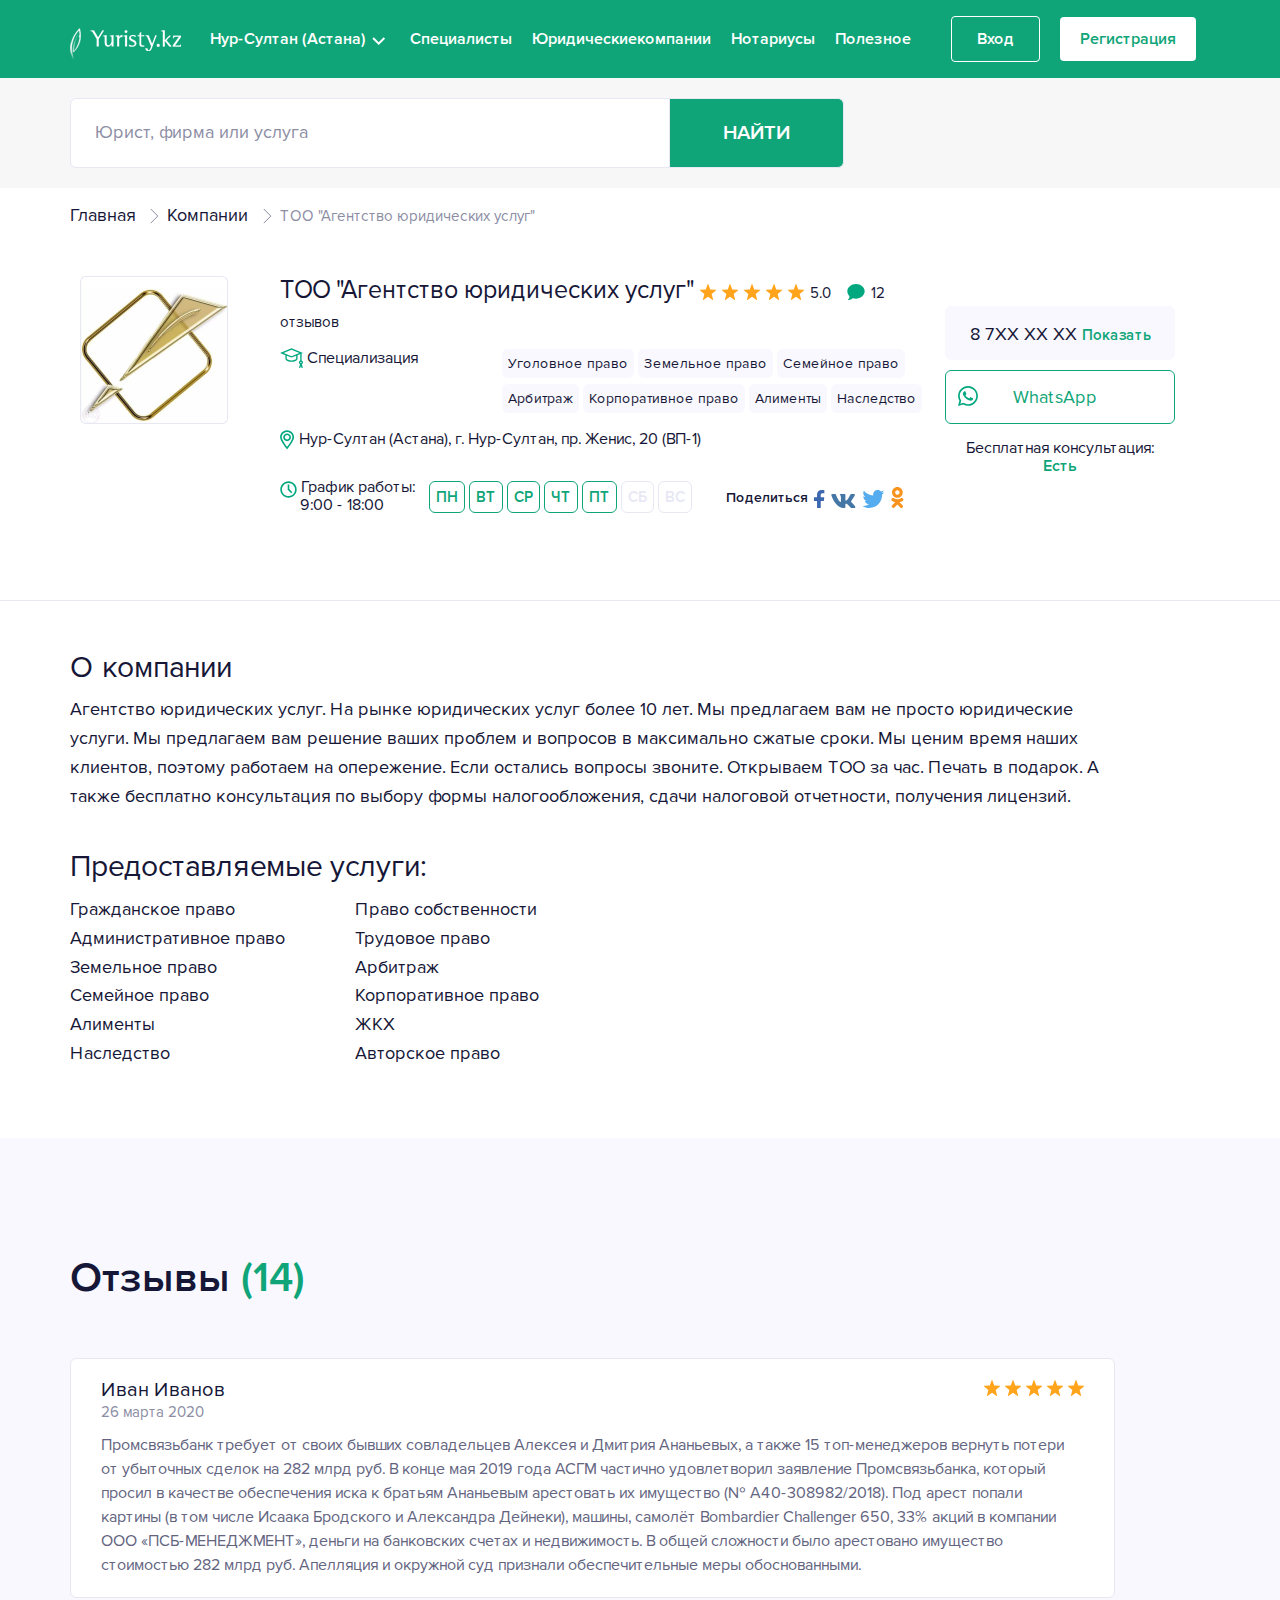
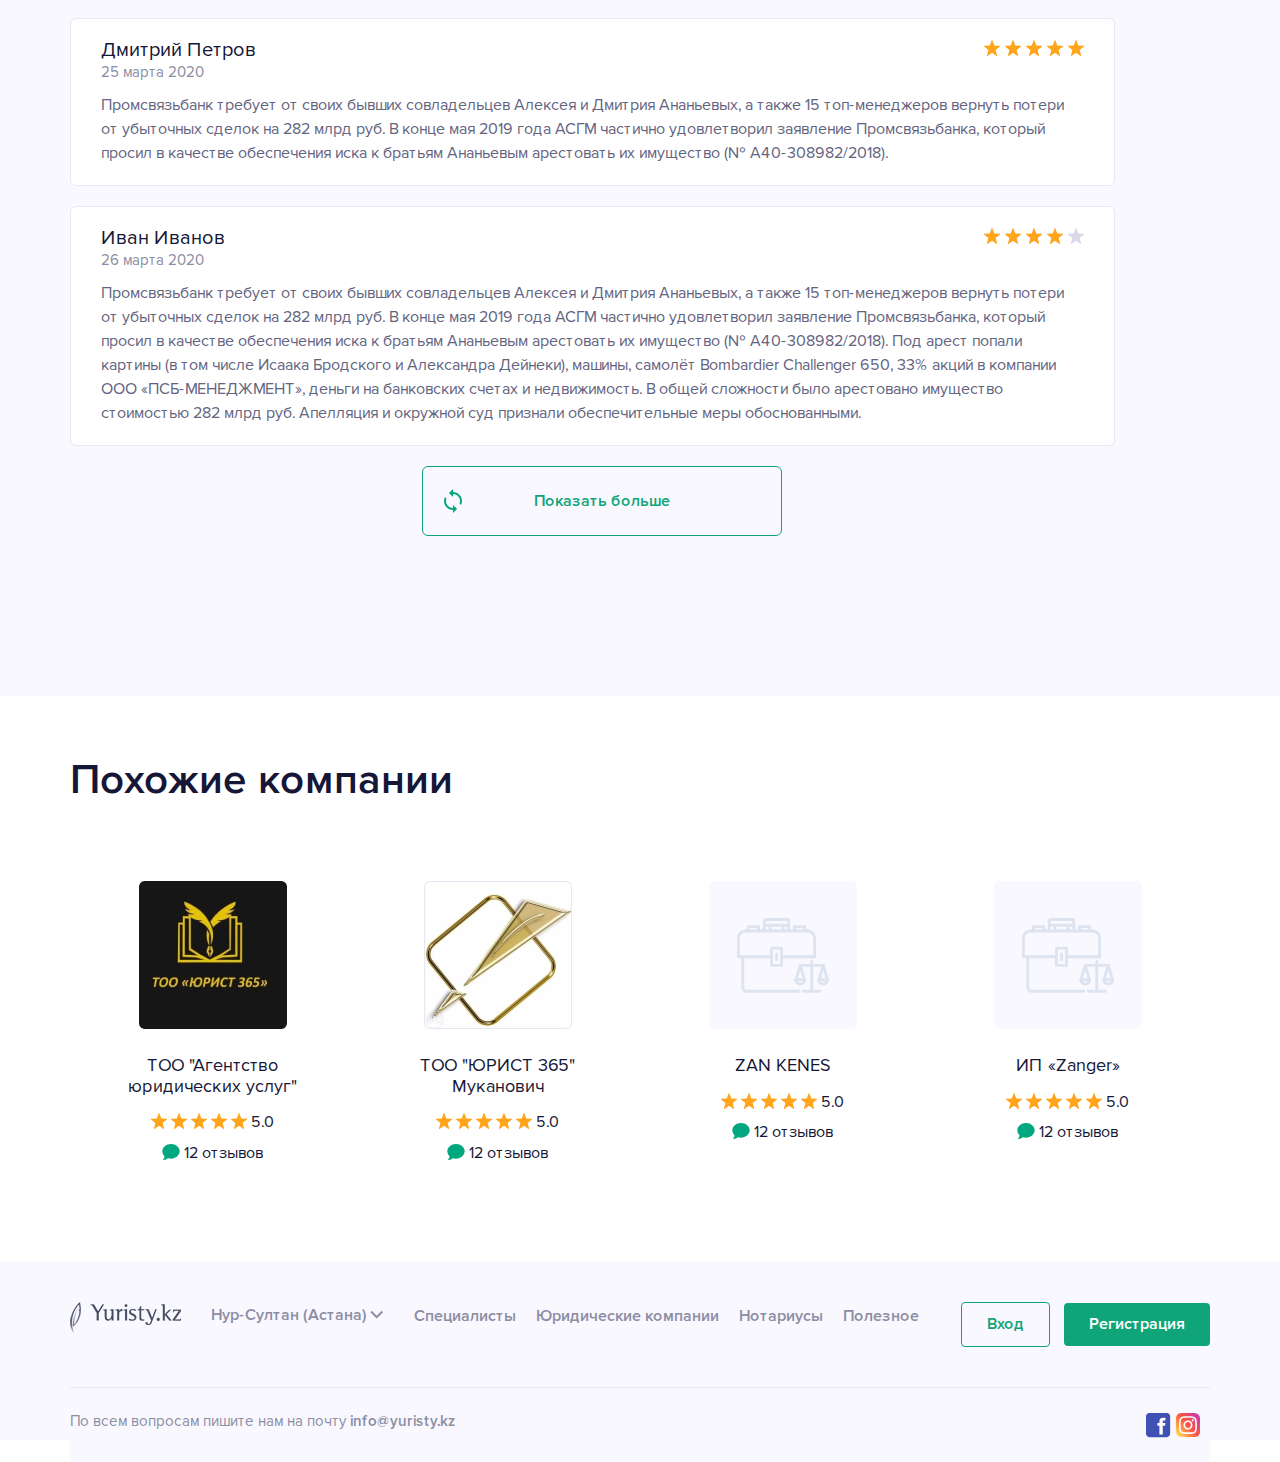
==== commit e29bb40a: "adaptive" ====
--- a/Compan.html
+++ b/Compan.html
@@ -558,40 +558,52 @@
 	</div>
 
 
-	<footer class="footer">
-		<div class="container">
-			<div class="row">
-				<div class="col-sm">
-					<div class="footer_logo"><img src="image/Footer/Logo.svg" alt="Лого"></div>
-				</div>
-				<div class="col-sm-2">
-					<div class="footer_city">Нур-Султан (Астана)<img src="image/Footer/Arrow.svg" alt="Стрелка вниз"></div>
-				</div>
-				<div class="col-sm">
-					<div class="footer_specialists"><a href="#">Специалисты</a></div>
-				</div>
-				<div class="col-sm">
-					<div class="footer_companies"><a href="#">Юридические&nbsp;компании</a></div>
-				</div>
-				<div class="col-sm">
-					<div class="footer_notaries"><a href="#">Нотариусы</a></div>
-				</div>
-				<div class="col-sm">
-					<div class="footer_useful"><a href="#">Полезное</a></div>
-				</div>
-				<button class="footer_btn-1" href="#">Вход</button>
-				<button class="footer_btn-2" href="#">Регистрация</button>
-			</div>
-			<div class="row info">
-				<div class="col-sm">
-					<div class="footer_info">По всем вопросам пишите нам на почту <a href="#">info@yuristy.kz</a></div>
-				</div>
-				<div class="footer_social"><a href="#"><img src="image/Footer/Facebook.svg" alt="Facebook"></a></div>
-				<div class="footer_social"><a href="#"><img src="image/Footer/Instagram.svg" alt="Instagram"></a></div>
-			</div>
-		</div>
-
-	</footer>
+<footer class="footer">
+	<div class="container">
+		<div class="row footer_blocks">
+			<div class="footer_special footer_logo"><img src="image/Footer/Logo.svg" alt="Лого"></div>
+			<div class="footer_special footer_city">
+				<div class="dropdown">
+					<div class="select">
+						<span class="footer_drop">Нур-Султан (Астана)
+							<img src="image/Footer/Arrow.svg" alt="Стрелка"></span>
+					</div>
+					<input type="hidden" name="gender">
+					<ul class="dropdown-menu">
+						<li id="male">
+							<span class="footer_drop-city ">Нур-Султан (Астана)<img src="image/Footer/Arrow.svg" alt="Стрелка">
+							</span>
+						</li>
+						<li id="female">
+							<span class="footer_drop-city ">Нур-Султан (Астана)<img src="image/Footer/Arrow.svg" alt="Стрелка">
+							</span>
+						</li>
+					</ul>
+				</div>
+			</div>
+			<div class="footer_special footer_specialists"><a href="#">Специалисты</a></div>
+			<div class="footer_special footer_companies"><a href="#">Юридические компании</a></div>
+			<div class="footer_special footer_notaries"><a href="#">Нотариусы</a></div>
+			<div class="footer_special footer_notaries"><a href="#">Полезное</a></div>
+			<div class="col-sm">
+				<div class="footer_btns">
+					<button class="footer_btn-1" href="#">Вход</button>
+					<button class="footer_btn-2" href="#">Регистрация</button>
+				</div>
+			</div>
+		</div>
+		<div class="row info">
+			<div class="">
+				<div class="footer_info">По всем вопросам пишите нам на почту <a href="#">info@yuristy.kz</a></div>
+			</div>
+			<div class="col-sm footer_socials ">
+				<a href="#"><img src="image/Footer/Facebook.svg" alt="Facebook"></a>
+				<a href="#"><img src="image/Footer/Instagram.svg" alt="Instagram"></a></div>
+
+		</div>
+	</div>
+
+</footer>
 	<script src="js/jquery-1.x-git.min.js"></script>
 	<script src='https://ajax.googleapis.com/ajax/libs/jquery/1.8.2/jquery.min.js'></script>
 	<script src="./script.js"></script>
--- a/css/main.css
+++ b/css/main.css
@@ -233,7 +233,7 @@
   transition: all .5s ease;
   position: relative;
   font-size: 14px;
-  color: #474747;
+  color: #161737;
   text-align: left;
 }
 
@@ -1351,12 +1351,30 @@
   font-size: 16px;
   font-family: "Proxima Nova Semibold", sans-serif;
   color: #8c8da4;
-  text-align: center;
-}
-
-.footer_city {
-  padding-top: 5px;
+}
+
+.footer_blocks {
+  margin-bottom: 40px;
+}
+
+.footer_special {
+  margin-right: 20px;
+}
+
+.footer_drop {
   color: #8c8da4;
+  width: 100%;
+  font-size: 16px;
+}
+
+.footer .dropdown .select {
+  -webkit-transform: translateY(3.5px);
+          transform: translateY(3.5px);
+}
+
+.footer .dropdown .dropdown-menu {
+  background-color: #e7e8f4;
+  border-radius: 3px;
 }
 
 .footer_specialists {
@@ -1390,6 +1408,10 @@
 
 .footer_useful a {
   color: #8c8da4;
+}
+
+.footer_btns {
+  text-align: right;
 }
 
 .footer_btn-1 {
@@ -1409,7 +1431,6 @@
   color: white;
   border: none;
   border-radius: 4px;
-  margin-right: 10px;
   font-size: 16px;
   font-family: "Proxima Nova Semibold", sans-serif;
 }
@@ -1426,7 +1447,8 @@
   color: #8c8da4;
 }
 
-.footer_social {
+.footer_socials {
+  text-align: right;
   padding-right: 10px;
 }
 
@@ -1439,6 +1461,7 @@
           justify-content: flex-end;
   border-top: 1px solid #e7e8f4;
   padding-top: 25px;
+  padding-bottom: 20px;
 }
 
 /* Экрна юристы */
@@ -1572,7 +1595,18 @@
   background: url("../image/2. Main/Arrows3.svg");
   background-repeat: no-repeat;
   background-position: right;
-  width: 28%;
+}
+
+.yurists .select-wrapper .select-rating {
+  width: 12%;
+}
+
+.yurists .select-wrapper .select-reviews {
+  width: 21%;
+}
+
+.yurists .select-wrapper .select-consultation {
+  width: 32%;
 }
 
 .title {
@@ -1593,6 +1627,12 @@
   font-size: 18px;
   font-family: "Proxima Nova Regular", sans-serif;
   color: #161737;
+}
+
+.head_special {
+  font-size: 15px;
+  font-family: "Proxima Nova Regular", sans-serif;
+  color: #8c8da4;
 }
 
 .head_special a {
@@ -2136,9 +2176,15 @@
   }
 }
 
-@media (max-width: 378px) {
+@media (max-width: 768px) {
+  .boo-nav-city {
+    font-size: 20px;
+  }
   .boo-nav-collapsed img {
-    padding-top: 20px;
+    margin-top: 25px;
+    width: 100%;
+    -webkit-transform: translateY(3px);
+            transform: translateY(3px);
   }
   .dropdown .select {
     cursor: pointer;
@@ -2168,6 +2214,7 @@
     -webkit-box-align: center;
         -ms-flex-align: center;
             align-items: center;
+    padding-right: 20px;
   }
   .hamburger {
     position: absolute;
@@ -2234,11 +2281,11 @@
     -webkit-transition: 0.2s 0s, opacity 0s 0.2s;
     transition: 0.2s 0s, opacity 0s 0.2s;
   }
-  .boo-navbar {
+  .boo-navbar-city .boo-navbar {
     padding: 0 20px;
   }
-  .boo-navbar-city {
-    font-size: 14px;
+  .boo-navbar-city .boo-navbar-city {
+    font-size: 20px;
   }
   .boo-nav-collapse .boo-nav-items a {
     margin-top: 20px;
@@ -2252,6 +2299,7 @@
     margin-bottom: 0px;
     display: block;
     margin-top: 30px;
+    text-align: center;
   }
   .boo-nav-collapse .btn_fill {
     font-size: 18px;
@@ -2260,6 +2308,7 @@
     margin-left: 0px;
     display: block;
     margin-bottom: 40px;
+    text-align: center;
   }
   .navigation {
     display: none;
@@ -2367,6 +2416,7 @@
   }
   .main form.catalin input::-webkit-input-placeholder {
     padding: 0px;
+    width: 100%;
   }
   .main input[type="text"] {
     padding: 24px;
@@ -2376,7 +2426,7 @@
     margin-top: 50px;
     margin-bottom: 26px;
     padding: 0;
-    font-size: 26px;
+    font-size: 30px;
     line-height: 1.2;
     width: 100%;
   }
@@ -2393,7 +2443,6 @@
   }
   .main form.catalin input {
     width: 100%;
-    max-width: 360px;
     border-radius: 6px;
   }
   .main form.catalin button {
@@ -2414,17 +2463,20 @@
     display: -webkit-box;
     display: -ms-flexbox;
     display: flex;
-    -webkit-box-pack: center;
-        -ms-flex-pack: center;
-            justify-content: center;
+    -webkit-box-orient: vertical;
+    -webkit-box-direction: normal;
+        -ms-flex-direction: column;
+            flex-direction: column;
+    -webkit-box-align: center;
+        -ms-flex-align: center;
+            align-items: center;
     -webkit-transform: translate(0, -80px);
             transform: translate(0, -80px);
     text-align: center;
     padding: 20px 0;
     border-radius: 6px;
-    background-color: white;
-    margin: 20px;
-    z-index: 50;
+    margin: 20px 0;
+    background-color: #fff;
   }
   .factodes_block {
     border: none;
@@ -2441,7 +2493,7 @@
     padding: 40px 0px;
   }
   .factodes_block img {
-    width: 120px;
+    width: 150px;
   }
   .factodes_text {
     padding-left: 0px;
@@ -2464,10 +2516,10 @@
   }
   .special .title {
     margin: 0px 0 40px 0;
-    padding: 0 20px;
+    padding: 0px;
     font-size: 30px;
   }
-  .special_block {
+  .special_blocks {
     display: -webkit-box;
     display: -ms-flexbox;
     display: flex;
@@ -2475,9 +2527,15 @@
     -webkit-box-direction: normal;
         -ms-flex-direction: column;
             flex-direction: column;
+    -webkit-box-align: center;
+        -ms-flex-align: center;
+            align-items: center;
     width: 100%;
-    max-width: 320px;
-    margin: 10px 20px;
+  }
+  .special_block {
+    margin: 0;
+    width: 100%;
+    margin-top: 20px;
   }
   .services {
     padding-bottom: 0;
@@ -2487,7 +2545,6 @@
     display: none;
   }
   .services_block {
-    margin: 0px 20px;
     padding: 0;
   }
   .services_block .all {
@@ -2501,14 +2558,23 @@
   .useful {
     padding: 0 20px;
   }
-  .useful_img {
-    margin-top: 30px;
+  .useful_blocks {
+    display: -webkit-box;
+    display: -ms-flexbox;
+    display: flex;
+    -webkit-box-orient: vertical;
+    -webkit-box-direction: normal;
+        -ms-flex-direction: column;
+            flex-direction: column;
+    -webkit-box-align: start;
+        -ms-flex-align: start;
+            align-items: start;
   }
   .useful_img img {
     width: 100%;
   }
   .useful_block {
-    margin-top: 20px;
+    margin-top: 40px;
   }
   .useful_button {
     margin-top: 35px;
@@ -2517,7 +2583,7 @@
   }
   .useful_text {
     font-size: 16px;
-    height: 55px;
+    height: 40px;
   }
   .useful_read {
     font-size: 16px;
@@ -2534,6 +2600,18 @@
   .info_title h3 {
     font-size: 18px;
   }
+  .info_block {
+    display: -webkit-box;
+    display: -ms-flexbox;
+    display: flex;
+    -webkit-box-orient: vertical;
+    -webkit-box-direction: normal;
+        -ms-flex-direction: column;
+            flex-direction: column;
+  }
+  .info_img img {
+    width: 160px;
+  }
   .info_title {
     margin-top: 20px;
   }
@@ -2548,6 +2626,9 @@
   .service {
     padding: 40px 20px;
     padding-bottom: 0;
+  }
+  .service_text-1 {
+    font-size: 16px;
   }
   .service h2 {
     font-size: 30px;
@@ -2564,9 +2645,22 @@
     text-align: left;
     padding: 40px 20px;
   }
+  .footer .dropdown .select {
+    padding: 0;
+  }
   .footer button {
     margin-top: 30px;
   }
+  .footer_blocks {
+    display: -webkit-box;
+    display: -ms-flexbox;
+    display: flex;
+    -webkit-box-orient: vertical;
+    -webkit-box-direction: normal;
+        -ms-flex-direction: column;
+            flex-direction: column;
+    margin-bottom: 0;
+  }
   .footer_city {
     margin-top: 20px;
   }
@@ -2582,26 +2676,140 @@
   .footer_useful {
     margin-top: 20px;
   }
+  .footer_btns {
+    text-align: left;
+  }
   .footer_btn-1 {
     width: 30%;
   }
   .footer_btn-2 {
     width: 60%;
+  }
+  .footer .info {
+    display: -webkit-box;
+    display: -ms-flexbox;
+    display: flex;
+    -webkit-box-orient: vertical;
+    -webkit-box-direction: normal;
+        -ms-flex-direction: column;
+            flex-direction: column;
+    -webkit-box-pack: start;
+        -ms-flex-pack: start;
+            justify-content: start;
+    padding-left: 0;
+    padding-bottom: 0px;
+    border: none;
   }
   .footer_info {
     text-align: left;
     font-size: 16px;
-  }
-  .footer_social {
+    width: 50%;
+  }
+  .footer_socials {
     text-align: left;
     margin-top: 5px;
   }
-  .footer .info {
-    -webkit-box-pack: start;
-        -ms-flex-pack: start;
-            justify-content: start;
-    padding-bottom: 30px;
-    padding-left: 0;
+}
+
+@media (max-width: 670px) {
+  .main {
+    padding-top: 40px;
+  }
+  .hamburger {
+    width: 10px;
+  }
+  .dropdown {
+    padding: 3px 0;
+  }
+  .boo-navbar {
+    padding: 0 20px;
+  }
+  .boo-nav-collapsed img {
+    width: 100px;
+    margin-top: 18px;
+  }
+  .boo-nav-city {
+    font-size: 14px;
+  }
+}
+
+@media (max-width: 575px) {
+  .factodes {
+    background-color: #fff;
+    margin: 0 20px;
+    display: -webkit-box;
+    display: -ms-flexbox;
+    display: flex;
+    -webkit-box-pack: center;
+        -ms-flex-pack: center;
+            justify-content: center;
+    z-index: 500;
+  }
+  .factodes_blocks {
+    padding: 0;
+  }
+  .factodes_block {
+    padding: 60px;
+  }
+  .special {
+    margin: 0 20px;
+  }
+  .special_blocks {
+    width: 100%;
+  }
+  .services_block {
+    margin: 0;
+  }
+  .useful .title {
+    font-size: 30px;
+    margin-bottom: 0px;
+  }
+  .footer_info {
+    font-size: 14px;
+    width: 80%;
+  }
+}
+
+@media (max-width: 480px) {
+  .useful_text {
+    height: 50px;
+  }
+}
+
+@media (max-width: 480px) {
+  .useful_text {
+    height: 60px;
+  }
+}
+
+@media (max-width: 320px) {
+  .hamburger {
+    width: 0px;
+  }
+  .hamburger span {
+    width: 25px;
+    height: 2px;
+  }
+  .dropdown .select {
+    padding: 0;
+  }
+  .dropdown .select .boo-nav-city {
+    font-size: 12px;
+  }
+  .boo-nav-collapsed {
+    font-size: 10px;
+  }
+  .boo-nav-collapse .btn_stroke, .boo-nav-collapse .btn_fill {
+    padding: 20px 80px;
+    font-size: 16px;
+  }
+  .boo-nav-collapse .boo-nav-items a {
+    margin-top: 0;
+    font-size: 16px;
+  }
+  .useful_text {
+    font-size: 14px;
+    height: 50px;
   }
 }
 /*# sourceMappingURL=main.css.map */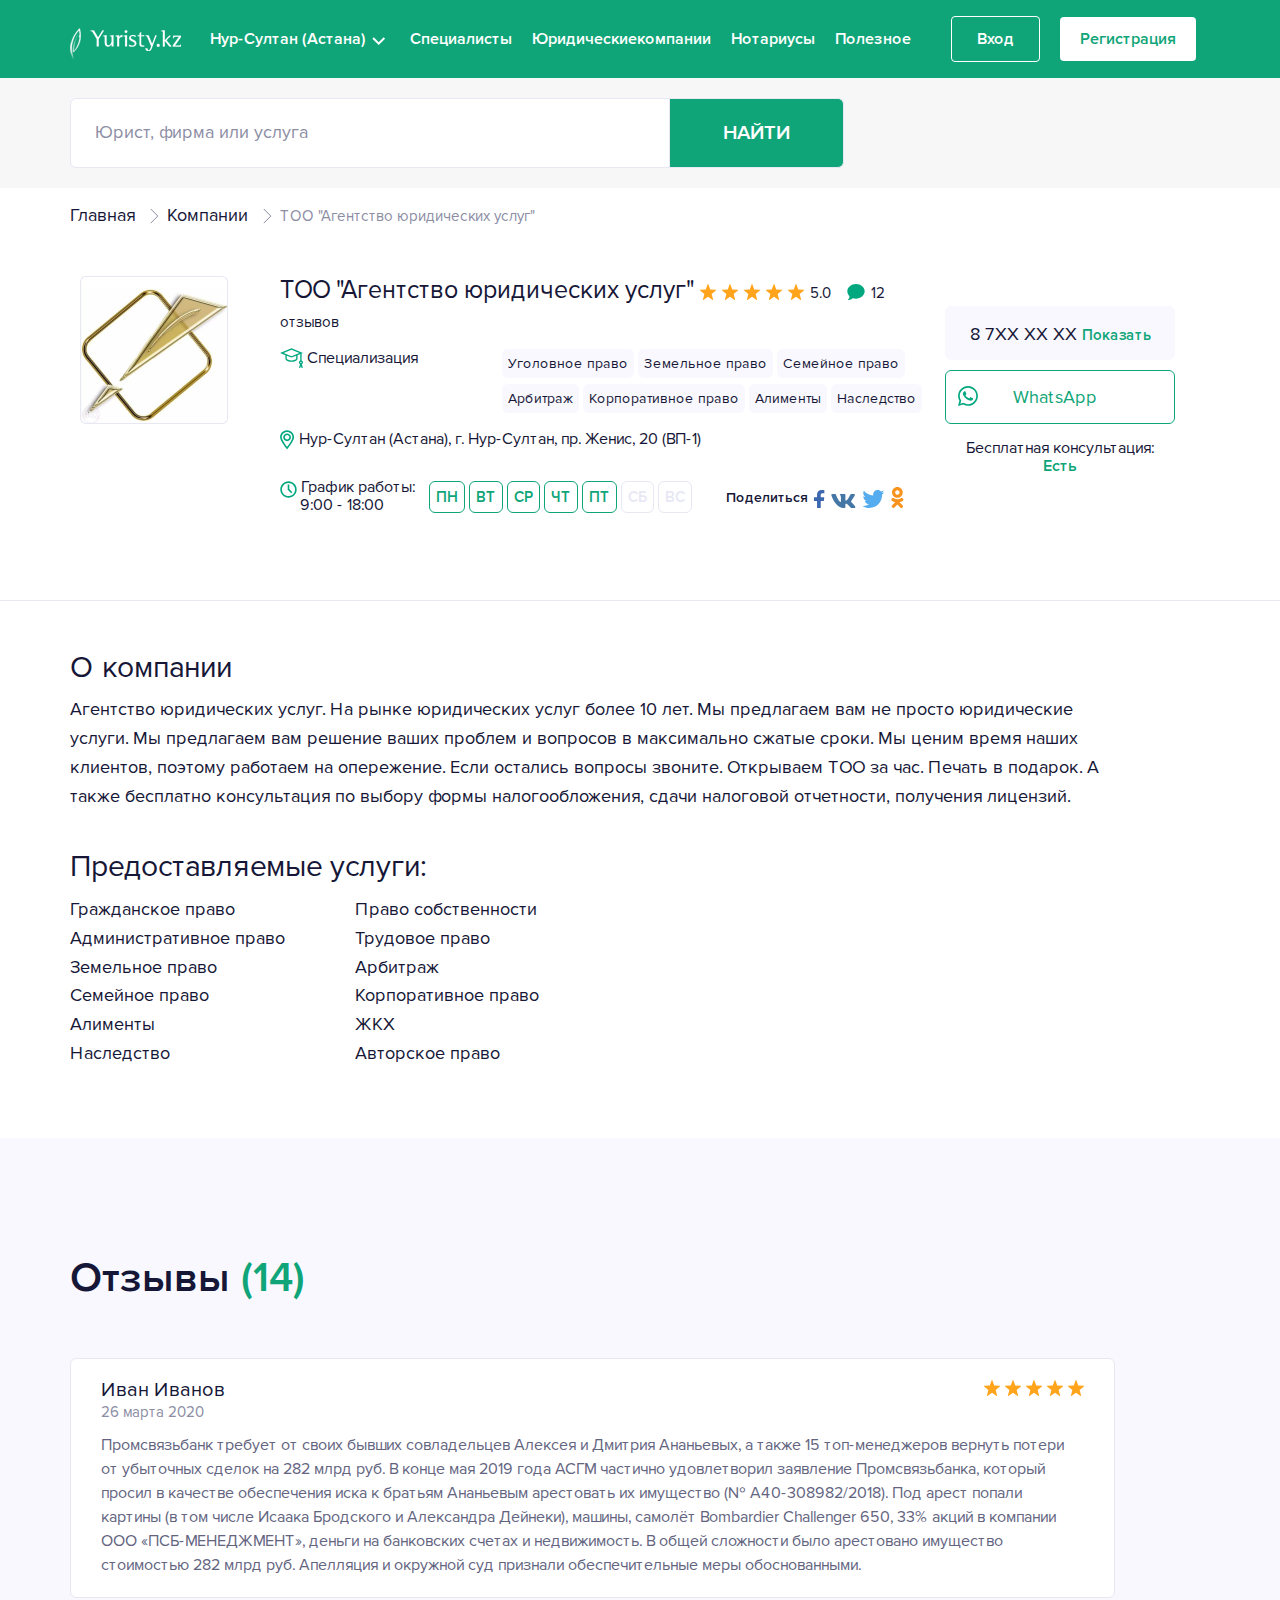
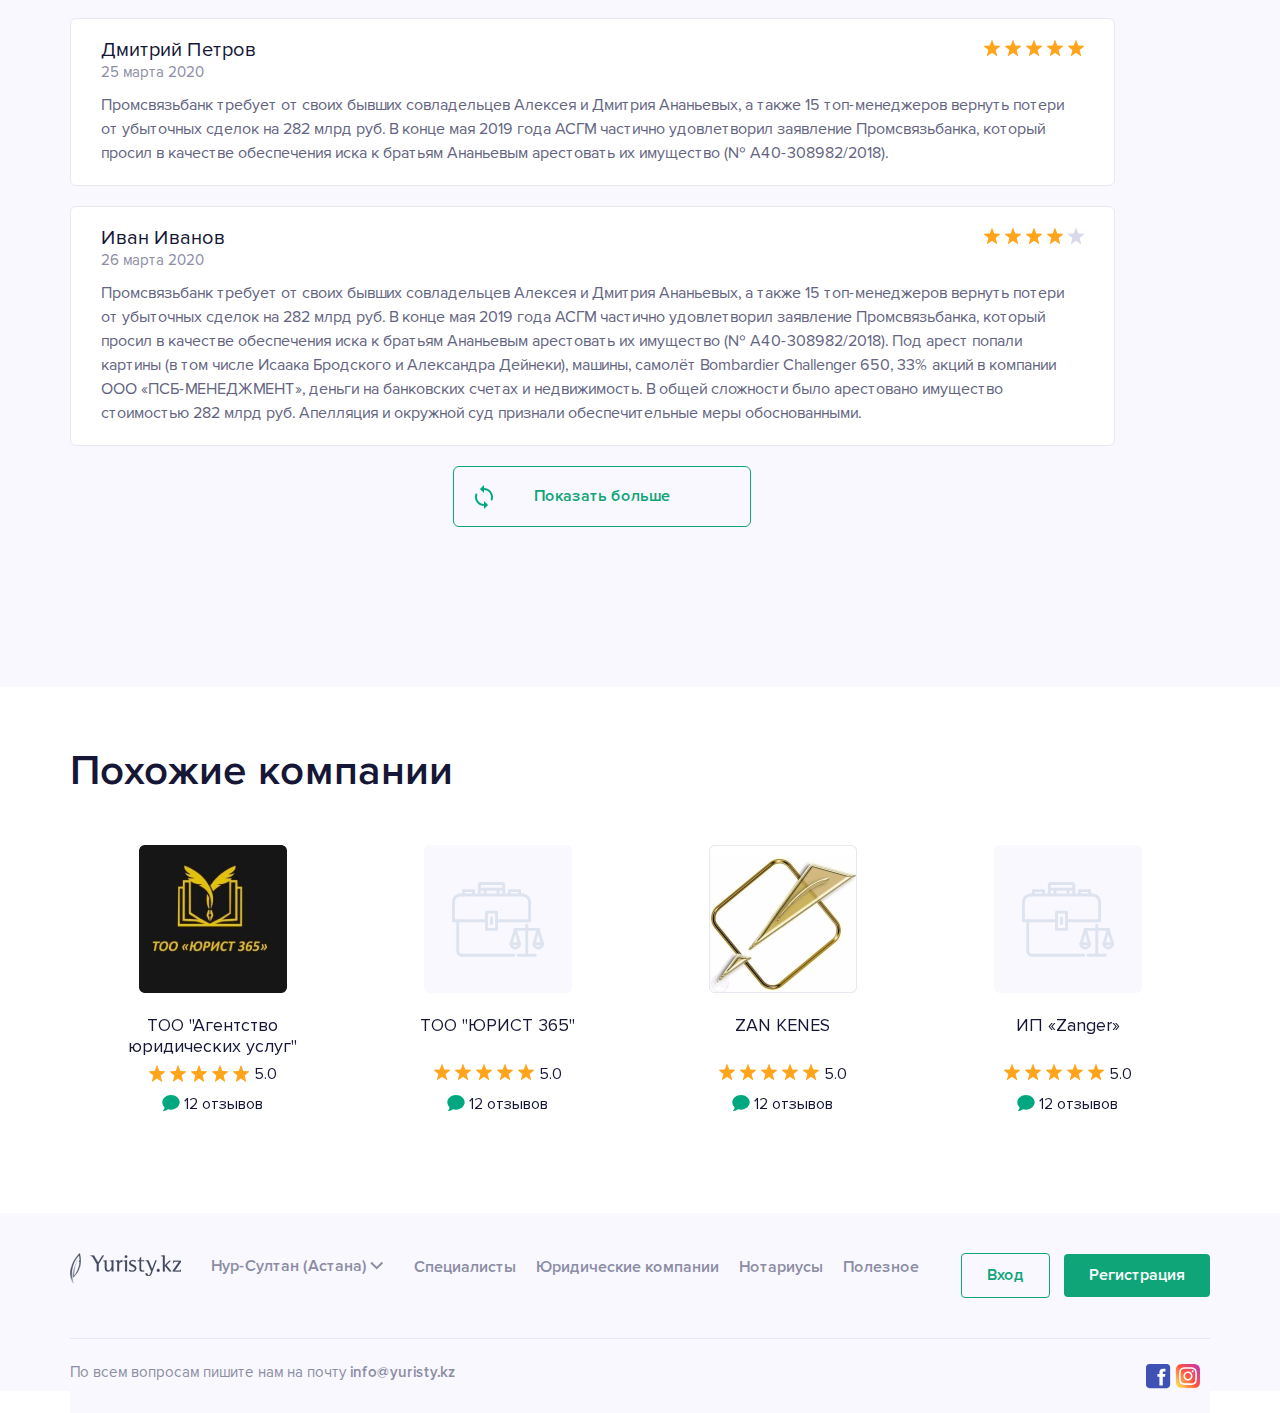
==== commit ed49c2fd: "adaptive 3-4" ====
--- a/Compan.html
+++ b/Compan.html
@@ -36,7 +36,7 @@
 		</div>
 		<!-- Brand -->
 		<div class="boo-nav-brand">
-			<a href="#">
+			<a href="index.html">
 				<img src="image/Main/image 1.svg" alt="Logo" />
 			</a>
 		</div>
@@ -334,6 +334,109 @@
 							</div>
 						</div>
 					</div>
+					<div class="lawyers_mobile">
+						<div class="container">
+							<div class="lowers_mobile card">
+								<div class="row">
+									<div class="col-md-4 col-6">
+										<div class="lawyers_photo">
+											<a href="Compan.html"><img src="image/4. Compani/3.png" alt="photo"></a>
+					
+										</div>
+									</div>
+									<div class="col-md-6 col-6">
+										<div class="lawyers_name">
+											<a href="Compan.html">ТОО "Агентство юридических услуг"</a>
+					
+										</div>
+										<div class="lawyers_stars">
+					
+											<img class="star" src="image/Lawyers/icon/Icon_star.svg" alt="Звезда">
+											<img class="star" src="image/Lawyers/icon/Icon_star.svg" alt="Звезда">
+											<img class="star" src="image/Lawyers/icon/Icon_star.svg" alt="Звезда">
+											<img class="star" src="image/Lawyers/icon/Icon_star.svg" alt="Звезда">
+											<img class="star" src="image/Lawyers/icon/Icon_star.svg" alt="Звезда">
+											<span>5.0</span>
+										</div>
+										<div class="lawyers_rewyes">
+											<img src="image/Lawyers/icon/Vector.svg" alt="rewyes">
+											<a href="#"><span class="rewyes_text">12 отзывов</span></a>
+										</div>
+									</div>
+								</div>
+								<div class="row">
+									<div class="col-12">
+										<div class="lawyers_specialization">
+											<img src="image/Lawyers/icon/icon4.svg" alt="Icon">
+											Специализация:
+										</div>
+									</div>
+									<div class="col-12">
+										<div class="lawyers_uslugi">
+											<span class="spec">Уголовное право</span>
+											<span class="spec">Земельное право</span>
+											<span class="spec">Семейное право</span>
+											<span class="spec">Арбитраж</span>
+											<span class="spec">Корпоративное право</span>
+											<span class="spec">Алименты</span>
+											<span class="spec">Наследство</span>
+										</div>
+									</div>
+									<div class="col-12">
+										<div class="lawyers_adress">
+											<img src="image/Lawyers/icon/icon3.svg" alt="Icon">
+											Нур-Султан (Астана), г. Нур-Султан, пр. Женис, 20 (ВП-1)
+										</div>
+									</div>
+									<div class="col-12">
+										<div class="lawyers_graphick">
+											<img src="image/Lawyers/icon/icon2.svg" alt="Icon">
+											График работы: <span>9:00 - 18:00</span>
+											<div class="lawyers_week">
+												<span class="weekdays">ПН</span>
+												<span class="weekdays">ВТ</span>
+												<span class="weekdays">СР</span>
+												<span class="weekdays">ЧТ</span>
+												<span class="weekdays">ПТ</span>
+												<span class="output">СБ</span>
+												<span class="output">ВС</span></div>
+										</div>
+									</div>
+									<div class="col-md-12 col-12">
+										<div class="lawyers_consultation">
+											<div class="yes">
+												Бесплатная консультация:
+												<span>
+													<img src="image/Lawyers/icon/Cons_galka.svg" alt="Icon">
+													Есть
+												</span>
+											</div>
+										</div>
+									</div>
+									<div class="col-md-12 col-12">
+										<div class="lawyers_phone">
+											<div class="phone">
+												<span></span>
+												8 7XX XX XX
+												<button>Показать</button>
+											</div>
+										</div>
+									</div>
+									<div class="col-md-12 col-12">
+										<div class="lawyers_whtasapp">
+											<div class="whtasapp">
+					
+												<a href="#"><img src="image/Lawyers/icon/icon_WhatsApp.svg" alt="Icon"></a>
+												<a href="#" class="whtasapp-text">WhatsApp</a>
+												<span></span>
+											</div>
+										</div>
+									</div>
+								</div>
+							</div>
+					
+						</div>
+					</div>
 				</div>
 			</div>
 		</div>
@@ -470,92 +573,90 @@
 		</div>
 	</div>
 	<!-- Похожие Компании -->
-	<div class="similar">
-		<div class="container">
-			<div class="similar_title">
-				<h4>Похожие компании</h4>
-			</div>
-			<div class="row">
-				<div class="col-sm">
-					<div class="similar_block">
-						<div class="similar_image"><img src="image/4. Compani/2.png" alt="Photo"></div>
-						<div class="similar_name">ТОО "Агентство юридических услуг"</div>
-						<div class="similar_star">
-							<span><img src="image/Lawyers/icon/Icon_star.svg" alt="Star"></span>
-							<span><img src="image/Lawyers/icon/Icon_star.svg" alt="Star"></span>
-							<span><img src="image/Lawyers/icon/Icon_star.svg" alt="Star"></span>
-							<span><img src="image/Lawyers/icon/Icon_star.svg" alt="Star"></span>
-							<span><img src="image/Lawyers/icon/Icon_star.svg" alt="Star"></span>
-							<span>5.0</span></div>
-						<div class="similar_review">
-							<span><img src="image/Lawyers/icon/Vector.svg" alt="Star"></span>
-							<span>12 отзывов</span>
-						</div>
-
-					</div>
-				</div>
-
-				<div class="col-sm">
-					<div class="similar_block">
-						<div class="similar_image"><img src="image/4. Compani/3.png" alt="Photo"></div>
-						<div class="similar_name">ТОО "ЮРИСТ 365" <br>
-							Муканович</div>
-						<div class="similar_star">
-							<span><img src="image/Lawyers/icon/Icon_star.svg" alt="Star"></span>
-							<span><img src="image/Lawyers/icon/Icon_star.svg" alt="Star"></span>
-							<span><img src="image/Lawyers/icon/Icon_star.svg" alt="Star"></span>
-							<span><img src="image/Lawyers/icon/Icon_star.svg" alt="Star"></span>
-							<span><img src="image/Lawyers/icon/Icon_star.svg" alt="Star"></span>
-							<span>5.0</span></div>
-						<div class="similar_review">
-							<span><img src="image/Lawyers/icon/Vector.svg" alt="Star"></span>
-							<span>12 отзывов</span>
-						</div>
-
-					</div>
-				</div>
-
-				<div class="col-sm">
-					<div class="similar_block">
-						<div class="similar_image"><img src="image/4. Compani/0.svg" alt="Photo"></div>
-						<div class="similar_name">ZAN KENES</div>
-						<div class="similar_star">
-							<span><img src="image/Lawyers/icon/Icon_star.svg" alt="Star"></span>
-							<span><img src="image/Lawyers/icon/Icon_star.svg" alt="Star"></span>
-							<span><img src="image/Lawyers/icon/Icon_star.svg" alt="Star"></span>
-							<span><img src="image/Lawyers/icon/Icon_star.svg" alt="Star"></span>
-							<span><img src="image/Lawyers/icon/Icon_star.svg" alt="Star"></span>
-							<span>5.0</span></div>
-						<div class="similar_review">
-							<span><img src="image/Lawyers/icon/Vector.svg" alt="Star"></span>
-							<span>12 отзывов</span>
-						</div>
-
-					</div>
-				</div>
-
-				<div class="col-sm">
-					<div class="similar_block">
-						<div class="similar_image"><img src="image/4. Compani/0.svg" alt="Photo"></div>
-						<div class="similar_name">ИП «Zanger»</div>
-						<div class="similar_star">
-							<span><img src="image/Lawyers/icon/Icon_star.svg" alt="Star"></span>
-							<span><img src="image/Lawyers/icon/Icon_star.svg" alt="Star"></span>
-							<span><img src="image/Lawyers/icon/Icon_star.svg" alt="Star"></span>
-							<span><img src="image/Lawyers/icon/Icon_star.svg" alt="Star"></span>
-							<span><img src="image/Lawyers/icon/Icon_star.svg" alt="Star"></span>
-							<span>5.0</span></div>
-						<div class="similar_review">
-							<span><img src="image/Lawyers/icon/Vector.svg" alt="Star"></span>
-							<span>12 отзывов</span>
-						</div>
-
-					</div>
-				</div>
-			</div>
-
+<div class="similar">
+	<div class="container">
+		<div class="similar_title">
+			<h4>Похожие компании</h4>
+		</div>
+		<div class="similar_slider">
+			<div class="similar_block">
+				<div class="similar_image"><img src="image/4. Compani/2.png" alt="Photo"></div>
+				<div class="similar_name">ТОО "Агентство юридических услуг"</div>
+				<div class="similar_star">
+					<img src="image/Lawyers/icon/Icon_star.svg" alt="Star">
+					<img src="image/Lawyers/icon/Icon_star.svg" alt="Star">
+					<img src="image/Lawyers/icon/Icon_star.svg" alt="Star">
+					<img src="image/Lawyers/icon/Icon_star.svg" alt="Star">
+					<img src="image/Lawyers/icon/Icon_star.svg" alt="Star">
+					<span>5.0</span></div>
+				<div class="similar_review">
+					<span><img src="image/Lawyers/icon/Vector.svg" alt="Star"></span>
+					<span>12 отзывов</span>
+				</div>
+			</div>
+			<div class="similar_block">
+				<div class="similar_image"><img src="image/4. Compani/0.svg" alt="Photo"></div>
+				<div class="similar_name">ТОО "ЮРИСТ 365" <br></div>
+				<div class="similar_star">
+					<span><img src="image/Lawyers/icon/Icon_star.svg" alt="Star"></span>
+					<span><img src="image/Lawyers/icon/Icon_star.svg" alt="Star"></span>
+					<span><img src="image/Lawyers/icon/Icon_star.svg" alt="Star"></span>
+					<span><img src="image/Lawyers/icon/Icon_star.svg" alt="Star"></span>
+					<span><img src="image/Lawyers/icon/Icon_star.svg" alt="Star"></span>
+					<span>5.0</span></div>
+				<div class="similar_review">
+					<span><img src="image/Lawyers/icon/Vector.svg" alt="Star"></span>
+					<span>12 отзывов</span>
+				</div>
+			</div>
+			<div class="similar_block">
+				<div class="similar_image"><img src="image/4. Compani/3.png" alt="Photo"></div>
+				<div class="similar_name">ZAN KENES</div>
+				<div class="similar_star">
+					<span><img src="image/Lawyers/icon/Icon_star.svg" alt="Star"></span>
+					<span><img src="image/Lawyers/icon/Icon_star.svg" alt="Star"></span>
+					<span><img src="image/Lawyers/icon/Icon_star.svg" alt="Star"></span>
+					<span><img src="image/Lawyers/icon/Icon_star.svg" alt="Star"></span>
+					<span><img src="image/Lawyers/icon/Icon_star.svg" alt="Star"></span>
+					<span>5.0</span></div>
+				<div class="similar_review">
+					<span><img src="image/Lawyers/icon/Vector.svg" alt="Star"></span>
+					<span>12 отзывов</span>
+				</div>
+			</div>
+			<div class="similar_block">
+				<div class="similar_image"><img src="image/4. Compani/0.svg" alt="Photo"></div>
+				<div class="similar_name">ИП «Zanger»</div>
+				<div class="similar_star">
+					<span><img src="image/Lawyers/icon/Icon_star.svg" alt="Star"></span>
+					<span><img src="image/Lawyers/icon/Icon_star.svg" alt="Star"></span>
+					<span><img src="image/Lawyers/icon/Icon_star.svg" alt="Star"></span>
+					<span><img src="image/Lawyers/icon/Icon_star.svg" alt="Star"></span>
+					<span><img src="image/Lawyers/icon/Icon_star.svg" alt="Star"></span>
+					<span>5.0</span></div>
+				<div class="similar_review">
+					<span><img src="image/Lawyers/icon/Vector.svg" alt="Star"></span>
+					<span>12 отзывов</span>
+				</div>
+			</div>
+			<div class="similar_block">
+				<div class="similar_image"><img src="image/3. Yurist/1.png" alt="Photo"></div>
+				<div class="similar_name">Жилисбаев Азамат Жумадуллович</div>
+				<div class="similar_star">
+					<span><img src="image/Lawyers/icon/Icon_star.svg" alt="Star"></span>
+					<span><img src="image/Lawyers/icon/Icon_star.svg" alt="Star"></span>
+					<span><img src="image/Lawyers/icon/Icon_star.svg" alt="Star"></span>
+					<span><img src="image/Lawyers/icon/Icon_star.svg" alt="Star"></span>
+					<span><img src="image/Lawyers/icon/Icon_star.svg" alt="Star"></span>
+					<span>5.0</span></div>
+				<div class="similar_review">
+					<span><img src="image/Lawyers/icon/Vector.svg" alt="Star"></span>
+					<span>12 отзывов</span>
+				</div>
+			</div>
 		</div>
 	</div>
+</div>
 
 
 <footer class="footer">
@@ -604,11 +705,12 @@
 	</div>
 
 </footer>
-	<script src="js/jquery-1.x-git.min.js"></script>
-	<script src='https://ajax.googleapis.com/ajax/libs/jquery/1.8.2/jquery.min.js'></script>
-	<script src="./script.js"></script>
-	<script src="js/bootstrap.min.js"></script>
+	<script src="js/jquery-3.4.0.min.js"></script>
+	<link rel="stylesheet" href="slick/slick.css">
+	<link rel="stylesheet" href="slick/slick-theme.css">
+	<script src="slick/slick.min.js"></script>
 	<script src="js/script.js"></script>
+
 </body>
 
 </html>--- a/css/main.css
+++ b/css/main.css
@@ -849,7 +849,7 @@
   width: 174px;
   height: 70px;
   cursor: pointer;
-  text-transform: uppercase;
+  text-transform: lowercase;
   text-align: center;
   color: white;
   font-family: "Proxima Nova Semibold", sans-serif;
@@ -1008,6 +1008,10 @@
   color: #8c8da4;
 }
 
+.lawyers_mobile {
+  display: none;
+}
+
 .lawyers .title {
   border: none;
   margin-top: 80px;
@@ -1200,7 +1204,7 @@
   border-radius: 6px;
   background-color: #10A578;
   padding: 24px;
-  width: 270px;
+  width: 100%;
   border: none;
   margin-top: 20px;
 }
@@ -1464,7 +1468,7 @@
   padding-bottom: 20px;
 }
 
-/* Экрна юристы */
+/* Экрн юристы */
 .form {
   background-color: #F7F7F7;
 }
@@ -1677,7 +1681,6 @@
 
 .head_sort {
   margin-top: 20px;
-  margin-left: 20px;
   font-size: 18px;
   font-family: "Proxima Nova Regular", sans-serif;
   color: #161737;
@@ -1701,12 +1704,14 @@
   -webkit-box-pack: center;
       -ms-flex-pack: center;
           justify-content: center;
+  -webkit-box-align: center;
+      -ms-flex-align: center;
+          align-items: center;
   margin-bottom: 80px;
 }
 
 .lawyer_btn button {
-  height: 70px;
-  width: 360px;
+  padding: 20px 80px;
   background-color: transparent;
   border: 1px solid #10A578;
   border-radius: 6px;
@@ -1722,14 +1727,31 @@
 .register {
   background-color: #F8F8FE;
   padding-top: 80px;
+  font-family: "Proxima Nova Semibold", sans-serif;
+  color: #161737;
+}
+
+.register_block {
+  display: -webkit-box;
+  display: -ms-flexbox;
+  display: flex;
+  -webkit-box-orient: vertical;
+  -webkit-box-direction: normal;
+      -ms-flex-direction: column;
+          flex-direction: column;
+  -webkit-box-pack: center;
+      -ms-flex-pack: center;
+          justify-content: center;
+  -webkit-box-align: center;
+      -ms-flex-align: center;
+          align-items: center;
   text-align: center;
-  font-family: "Proxima Nova Semibold", sans-serif;
-  color: #161737;
 }
 
 .register_title {
   font-size: 30px;
   line-height: 1.5;
+  padding: 0 140px;
 }
 
 .register_conditions {
@@ -1756,7 +1778,6 @@
 .register_already {
   margin-top: 40px;
   margin-bottom: 90px;
-  width: 580px;
   background-color: #fff;
   padding: 30px 40px;
   border: 1px solid #E0E0F8;
@@ -1877,8 +1898,17 @@
   text-align: center;
 }
 
+.similar_image img {
+  display: block;
+  margin: 0 auto;
+}
+
 .similar_title {
   text-align: left;
+}
+
+.similar_title h4 {
+  margin-bottom: 30px;
 }
 
 .similar_block {
@@ -1890,24 +1920,59 @@
 .similar_name {
   margin-top: 22px;
   font-size: 18px;
+  height: 35px;
+  padding: 0 30px;
 }
 
 .similar_star {
   margin-top: 15px;
+  display: -webkit-inline-box;
+  display: -ms-inline-flexbox;
+  display: inline-flex;
 }
 
 .similar_star img {
-  -webkit-transform: translateY(2px);
-          transform: translateY(2px);
+  -webkit-transform: translateY(-1px);
+          transform: translateY(-1px);
+  padding-right: 5px;
 }
 
 .similar_review {
-  margin-top: 10px;
+  margin-top: 5px;
+}
+
+.similar_review span {
+  display: -webkit-inline-box;
+  display: -ms-inline-flexbox;
+  display: inline-flex;
 }
 
 .similar_review img {
   -webkit-transform: translateY(2px);
           transform: translateY(2px);
+}
+
+.arrow {
+  top: 50%;
+  -webkit-transform: translateY(-50%);
+          transform: translateY(-50%);
+  position: absolute;
+  z-index: 99;
+  width: 40px;
+  height: 40px;
+  border: none;
+}
+
+.prev {
+  left: 0;
+  background: url(../image/Lawyers/icon/ArrowLeft.svg) center no-repeat;
+  background-size: 100%;
+}
+
+.next {
+  right: 0;
+  background: url(../image/Lawyers/icon/ArrowRight.svg) center no-repeat;
+  background-size: 100%;
 }
 
 /*Третий экран Компании*/
@@ -2190,10 +2255,6 @@
     cursor: pointer;
     display: block;
     padding: 0  10px;
-    -webkit-transform: translate(110px, -26px);
-            transform: translate(110px, -26px);
-  }
-  .dropdown .dropdown-menu {
     -webkit-transform: translate(110px, -26px);
             transform: translate(110px, -26px);
   }
@@ -2233,31 +2294,32 @@
     -webkit-transition: all 0s 0.2s;
     transition: all 0s 0.2s;
   }
-  span:nth-child(1) {
+  .hamburger span:nth-child(1) {
+    left: 7px;
     top: 9px;
-    left: 7px;
     -webkit-transition: 0.2s 0.2s, opacity 0s 0.2s;
     transition: 0.2s 0.2s, opacity 0s 0.2s;
   }
-  span:nth-child(2) {
+  .hamburger span:nth-child(2) {
     top: 18px;
     left: 7px;
     -webkit-transition: 0.2s 0s;
     transition: 0.2s 0s;
   }
-  span:nth-child(3) {
+  .hamburger span:nth-child(3) {
     top: 18px;
     left: 7px;
     -webkit-transition: 0.2s 0s;
     transition: 0.2s 0s;
   }
-  span:nth-child(4) {
+  .hamburger span:nth-child(4) {
     top: 27px;
     left: 7px;
     -webkit-transition: 0.2s 0.2s, opacity 0s 0.2s;
     transition: 0.2s 0.2s, opacity 0s 0.2s;
   }
   .hamburger.active span:nth-child(1) {
+    left: 7px;
     top: 18px;
     opacity: 0;
     -webkit-transition: 0.2s 0s, opacity 0s 0.2s;
@@ -2537,7 +2599,205 @@
     width: 100%;
     margin-top: 20px;
   }
+  .lawyers .title {
+    font-size: 30px;
+    margin-top: 0px;
+    margin-bottom: 0px;
+  }
+  .lawyer_button, .lawyer_btn {
+    width: 80%;
+  }
+  .lawyer {
+    display: none;
+  }
+  .lawyers_mobile {
+    display: block;
+    font-family: "Proxima Nova Regular", sans-serif;
+    color: #161737;
+  }
+  .lawyers_mobile .card {
+    border-bottom: 1px solid #e7e8f4;
+    padding-bottom: 30px;
+    padding-top: 25px;
+  }
+  .lawyers_photo img {
+    width: 90%;
+  }
+  .lawyers_name {
+    font-size: 30px;
+  }
+  .lawyers_name a {
+    color: #161737;
+  }
+  .lawyers_stars {
+    font-size: 20px;
+    margin-top: 10px;
+  }
+  .lawyers_stars img {
+    -webkit-transform: translateY(2px);
+            transform: translateY(2px);
+  }
+  .lawyers_rewyes {
+    font-size: 20px;
+    margin-top: 10px;
+  }
+  .lawyers_rewyes img {
+    -webkit-transform: translateY(3px);
+            transform: translateY(3px);
+    padding-right: 4px;
+  }
+  .lawyers_rewyes a {
+    color: #161737;
+  }
+  .lawyers_specialization {
+    font-size: 20px;
+    margin-top: 15px;
+  }
+  .lawyers_specialization img {
+    -webkit-transform: translateY(6px);
+            transform: translateY(6px);
+  }
+  .lawyers_uslugi {
+    margin-top: 10px;
+    width: 70%;
+  }
+  .lawyers_uslugi .spec {
+    padding: 6px;
+    background-color: #F8F8FE;
+    border-radius: 4px;
+    line-height: 2.5;
+    font-size: 18px;
+  }
+  .lawyers_adress {
+    margin-top: 20px;
+    font-size: 20px;
+  }
+  .lawyers_adress img {
+    -webkit-transform: translateY(3.5px);
+            transform: translateY(3.5px);
+  }
+  .lawyers_graphick {
+    margin-top: 20px;
+    font-size: 20px;
+  }
+  .lawyers_graphick img {
+    -webkit-transform: translateY(2.5px);
+            transform: translateY(2.5px);
+  }
+  .lawyers_week {
+    margin-top: 25px;
+  }
+  .lawyers_week .weekdays,
+  .lawyers_week .output {
+    padding: 10px;
+    border-radius: 4px;
+    font-family: "Proxima Nova Semibold", sans-serif;
+  }
+  .lawyers_week .weekdays {
+    border: 1px solid #10A578;
+    color: #10A578;
+  }
+  .lawyers_week .output {
+    border: 1px solid #e7e8f4;
+    color: #e7e8f4;
+  }
+  .lawyers_consultation {
+    width: 80%;
+  }
+  .lawyers_consultation .yes {
+    display: -webkit-box;
+    display: -ms-flexbox;
+    display: flex;
+    -webkit-box-pack: justify;
+        -ms-flex-pack: justify;
+            justify-content: space-between;
+    -webkit-box-align: center;
+        -ms-flex-align: center;
+            align-items: center;
+    color: #10A578;
+    font-family: "Proxima Nova Semibold", sans-serif;
+    margin-top: 25px;
+    border-radius: 6px;
+    background-color: #E3F8E9;
+    padding: 10px 30px 10px 30px;
+    font-size: 18px;
+  }
+  .lawyers_consultation .yes span {
+    padding: 10px 22px;
+    border-radius: 4px;
+    background-color: #10A578;
+    color: white;
+  }
+  .lawyers_consultation .no {
+    font-size: 18px;
+    font-family: "Proxima Nova Regular", sans-serif;
+    margin-top: 30px;
+    color: #161737;
+    margin-bottom: 20px;
+  }
+  .lawyers_consultation .no span {
+    border-radius: 4px;
+    margin-left: 5px;
+    color: #8c8da4;
+    padding: 5px 10px;
+    border-radius: 4px;
+    background-color: #F8F8FE;
+  }
+  .lawyers_phone {
+    width: 80%;
+  }
+  .lawyers_phone .phone {
+    display: -webkit-box;
+    display: -ms-flexbox;
+    display: flex;
+    -webkit-box-pack: justify;
+        -ms-flex-pack: justify;
+            justify-content: space-between;
+    -webkit-box-align: center;
+        -ms-flex-align: center;
+            align-items: center;
+    margin-top: 10px;
+    text-align: center;
+    border-radius: 6px;
+    background-color: #F8F8FE;
+    padding: 25px 30px 25px 30px;
+    color: #161737;
+    font-size: 20px;
+  }
+  .lawyers_phone .phone button {
+    font-size: 17px;
+    color: #10A578;
+    font-family: "Proxima Nova Semibold", sans-serif;
+    background-color: transparent;
+    border: none;
+  }
+  .lawyers_whtasapp {
+    width: 80%;
+  }
+  .lawyers_whtasapp .whtasapp {
+    font-size: 20px;
+    display: -webkit-box;
+    display: -ms-flexbox;
+    display: flex;
+    -webkit-box-pack: justify;
+        -ms-flex-pack: justify;
+            justify-content: space-between;
+    -webkit-box-align: center;
+        -ms-flex-align: center;
+            align-items: center;
+    margin-top: 10px;
+    border-radius: 6px;
+    border: 1px solid #10A578;
+    background-color: transparent;
+    padding: 25px;
+  }
+  .lawyers_whtasapp .whtasapp-text {
+    color: #10A578;
+    font-family: "Proxima Nova Semibold", sans-serif;
+    font-size: 20px;
+  }
   .services {
+    border: none;
     padding-bottom: 0;
     margin-top: 40px;
   }
@@ -2556,6 +2816,7 @@
     margin-bottom: 36px;
   }
   .useful {
+    margin-top: 80px;
     padding: 0 20px;
   }
   .useful_blocks {
@@ -2709,6 +2970,99 @@
     text-align: left;
     margin-top: 5px;
   }
+  /*Юристы*/
+  .form {
+    background-color: #F7F7F7;
+  }
+  .form form.catalin input {
+    width: 100%;
+    border-radius: 6px;
+  }
+  .form form.catalin button {
+    border-radius: 6px;
+    width: 100%;
+    margin-top: 10px;
+  }
+  .title {
+    background-color: #F7F7F7;
+    margin: 0;
+    padding-top: 20px;
+  }
+  .head_title h4 {
+    font-size: 40px;
+    max-width: 450px;
+  }
+  .head_sort {
+    margin-top: 10px;
+    padding-bottom: 0;
+  }
+  .yurists .dropdown {
+    margin: 15px auto;
+    height: auto;
+  }
+  .yurists a {
+    padding: 15px;
+  }
+  .yurists .select-wrapper .select {
+    margin-top: 10px;
+  }
+  .yurists .select-wrapper .select-rating {
+    width: 25%;
+  }
+  .yurists .select-wrapper .select-reviews {
+    width: 45%;
+  }
+  .yurists .select-wrapper .select-consultation {
+    margin-top: 10px;
+    margin-left: 20px;
+    width: 70%;
+  }
+  .lawyer_btn {
+    margin-top: 20px;
+    display: block;
+    padding: 0;
+    margin-bottom: 60px;
+  }
+  .lawyer_btn button {
+    height: 70px;
+    background-color: #10A578;
+    border: none;
+    border-radius: 6px;
+    color: white;
+    width: 100%;
+  }
+  .lawyer_btn img {
+    display: none;
+  }
+  .register {
+    padding-top: 60px;
+  }
+  .register_title {
+    font-size: 18px;
+    padding: 0 140px;
+  }
+  .register_conditions {
+    font-size: 16px;
+  }
+  .register_btn button {
+    margin-top: 20px;
+  }
+  .register_already {
+    margin-top: 40px;
+  }
+  .register_already-title {
+    font-size: 18px;
+  }
+  .register_already-text {
+    padding-top: 10px;
+    font-size: 16px;
+  }
+  .similar {
+    padding: 0 20px;
+  }
+  .similar_image img {
+    width: 50%;
+  }
 }
 
 @media (max-width: 670px) {
@@ -2731,9 +3085,32 @@
   .boo-nav-city {
     font-size: 14px;
   }
-}
-
-@media (max-width: 575px) {
+  .register {
+    padding-top: 60px;
+  }
+  .register_title {
+    font-size: 18px;
+    padding: 0 20px;
+  }
+  .register_conditions {
+    font-size: 16px;
+  }
+  .register_btn button {
+    margin-top: 20px;
+  }
+  .register_already {
+    margin-top: 40px;
+  }
+  .register_already-title {
+    font-size: 18px;
+  }
+  .register_already-text {
+    padding-top: 10px;
+    font-size: 16px;
+  }
+}
+
+@media (max-width: 578px) {
   .factodes {
     background-color: #fff;
     margin: 0 20px;
@@ -2760,6 +3137,18 @@
   .services_block {
     margin: 0;
   }
+  .lawyers_uslugi {
+    width: 100%;
+  }
+  .lawyers_consultation .cons {
+    padding-right: 10px;
+  }
+  .lawyers_phone {
+    width: 80%;
+  }
+  .lawyers_phone .phone {
+    padding-right: 20px;
+  }
   .useful .title {
     font-size: 30px;
     margin-bottom: 0px;
@@ -2770,15 +3159,185 @@
   }
 }
 
+@media (max-width: 575px) {
+  .form {
+    padding: 0 20px;
+  }
+  .head {
+    padding: 0 20px;
+  }
+  .low_2 {
+    padding: 0 20px;
+  }
+  .lawyer_button, .lawyer_btn {
+    margin: 30px 0px;
+    width: 100%;
+  }
+  .lawyers {
+    margin: 0 20px;
+  }
+  .head_sort {
+    padding-left: 0;
+  }
+  .yurists .select-wrapper .select {
+    margin: 10px 0;
+  }
+  .yurists .select-wrapper .select-rating {
+    width: 18%;
+    margin-right: 15px;
+  }
+  .yurists .select-wrapper .select-reviews {
+    width: 30%;
+  }
+  .yurists .select-wrapper .select-consultation {
+    display: block;
+    margin: 0;
+    width: 47%;
+  }
+  .firms {
+    padding: 0 20px;
+  }
+  .about {
+    padding: 0 20px;
+  }
+  .review {
+    padding: 0 20px;
+    padding-top: 20px;
+  }
+  .review h4 {
+    font-size: 30px;
+  }
+  .similar h4 {
+    font-size: 30px;
+  }
+}
+
 @media (max-width: 480px) {
-  .useful_text {
-    height: 50px;
-  }
-}
-
-@media (max-width: 480px) {
+  .special .title {
+    margin-bottom: 0;
+  }
+  .lawyer_button, .lawyer_btn {
+    width: 100%;
+  }
   .useful_text {
     height: 60px;
+  }
+  .lawyers_name {
+    font-size: 18px;
+  }
+  .lawyers_specialization {
+    font-size: 16px;
+  }
+  .lawyers_stars, .lawyers_rewyes {
+    font-size: 15px;
+  }
+  .lawyers_uslugi .spec {
+    font-size: 14px;
+  }
+  .lawyers_adress {
+    font-size: 16px;
+  }
+  .lawyers_graphick {
+    font-size: 16px;
+  }
+  .lawyers_week {
+    font-size: 13px;
+  }
+  .lawyers_consultation {
+    width: 100%;
+  }
+  .lawyers_consultation .yes {
+    padding-right: 10px;
+    font-size: 15px;
+  }
+  .lawyers_consultation .yes span {
+    font-size: 16px;
+  }
+  .lawyers_consultation .no {
+    font-size: 15px;
+  }
+  .lawyers_phone {
+    width: 100%;
+  }
+  .lawyers_phone .phone {
+    padding: 20px;
+    padding-right: 20px;
+    font-size: 18px;
+  }
+  .lawyers_phone .phone button {
+    font-size: 15px;
+  }
+  .lawyers_whtasapp {
+    width: 100%;
+  }
+  .lawyers_whtasapp .whtasapp {
+    padding: 20px;
+    font-size: 18px;
+  }
+  .low_2 .lawyer_btn button {
+    width: 100%;
+  }
+  .yurists .select-wrapper .select-rating {
+    width: 25%;
+    margin-right: 15px;
+  }
+  .yurists .select-wrapper .select-reviews {
+    width: 42%;
+  }
+  .yurists .select-wrapper .select-consultation {
+    display: block;
+    width: 65%;
+  }
+  .head_title h4 {
+    font-size: 30px;
+  }
+  .register {
+    padding: 60px 20px 0 20px;
+  }
+  .register_conditions {
+    padding: 10px 50px;
+  }
+  .register_already {
+    padding: 30px 15px;
+  }
+  .register_btn {
+    width: 100%;
+  }
+}
+
+@media (max-width: 360px) {
+  .lawyers_week {
+    margin-top: 25px;
+  }
+  .lawyers_week .weekdays,
+  .lawyers_week .output {
+    font-size: 14px;
+    padding: 5px;
+  }
+  .lawyers_consultation .yes {
+    font-size: 14px;
+  }
+  .lawyers_consultation .yes span {
+    font-size: 14px;
+    padding: 5px;
+    padding-right: 10px;
+  }
+  .lawyers_consultation .no {
+    font-size: 14px;
+  }
+  .lawyers_phone .phone {
+    padding: 15px;
+    font-size: 14px;
+  }
+  .lawyers_phone .phone button {
+    font-size: 14px;
+  }
+  .lawyers_whtasapp .whtasapp {
+    font-size: 14px;
+    padding: 10px;
+  }
+  .lawyers_whtasapp .whtasapp-text {
+    font-size: 14px;
   }
 }
 
@@ -2811,5 +3370,18 @@
     font-size: 14px;
     height: 50px;
   }
+  .register_conditions {
+    padding: 10px 20px;
+  }
+  .register_already {
+    padding: 30px 5px;
+  }
+  .register_btn button {
+    padding: 10px;
+    max-width: 250px;
+  }
+  .lawyer_btn {
+    font-size: 14px;
+  }
 }
 /*# sourceMappingURL=main.css.map */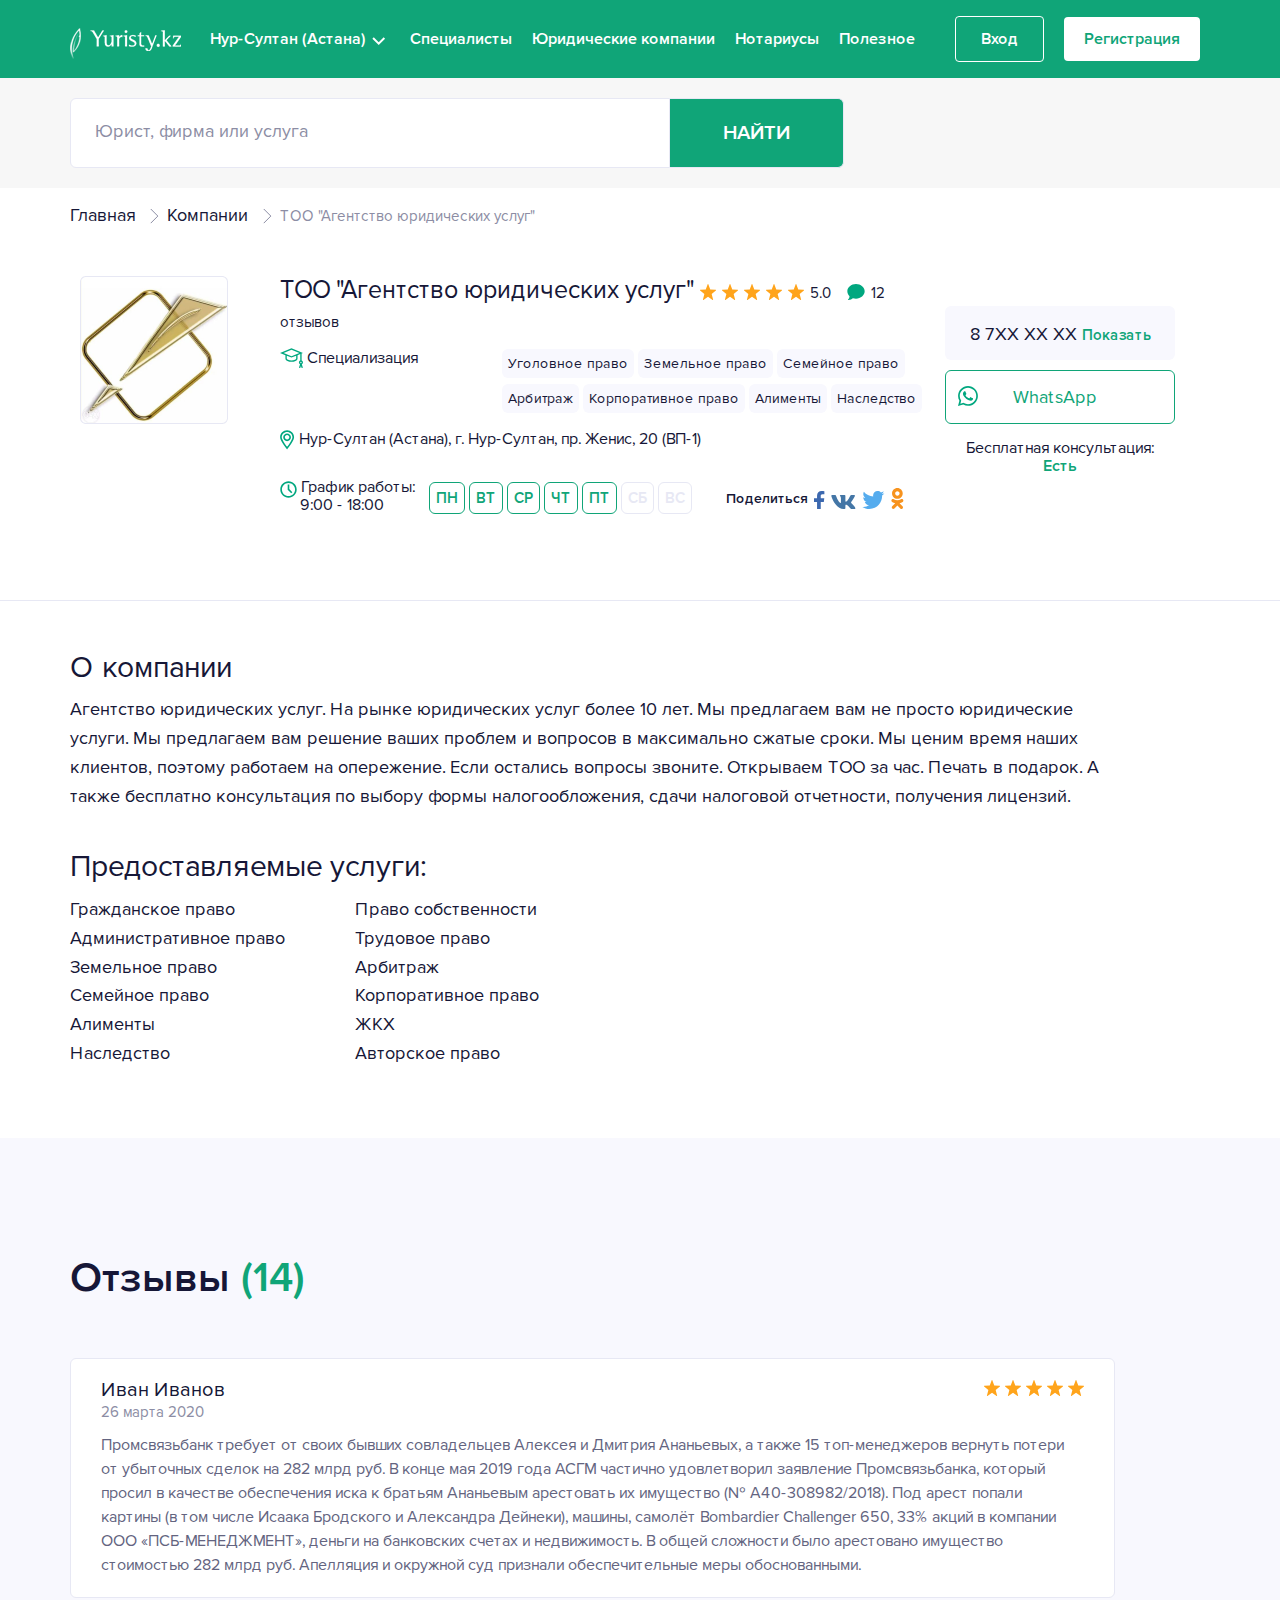
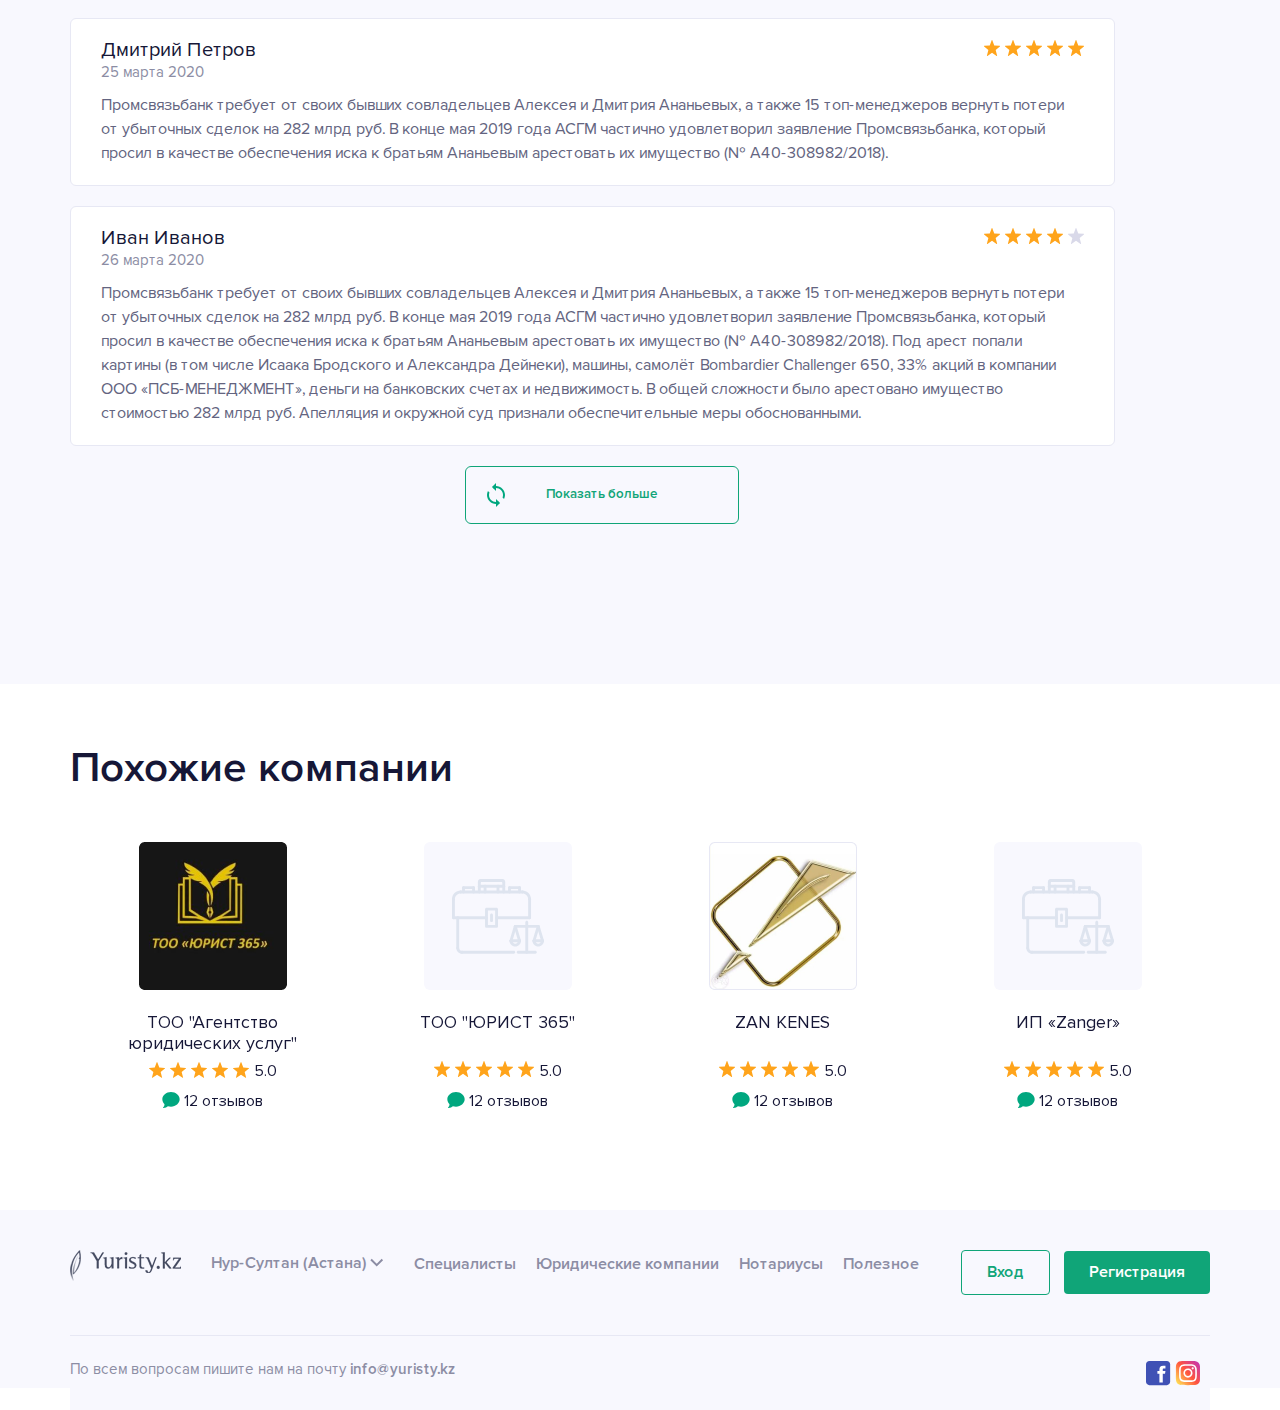
==== commit 4f14d093: "Pravki" ====
--- a/Compan.html
+++ b/Compan.html
@@ -56,10 +56,10 @@
 		<div class="boo-nav-collapse">
 			<ul class="boo-nav-items">
 				<li><a href="yurists.html">Специалисты</a></li>
-				<li><a href="Compani.html">Юридическиекомпании</a></li>
+				<li><a href="Compani.html">Юридические компании</a></li>
 				<li><a href="yurist.html">Нотариусы</a></li>
 				<li><a href="Compan.html">Полезное</a></li>
-				<li><span class="nav_btn btn_stroke">Вход</span></li>
+				<li><span class="nav_btn btn_stroke model_link2">Вход</span></li>
 				<li><span class="nav_btn btn_fill model_link">Регистрация</span></li>
 
 			</ul>
@@ -68,7 +68,45 @@
 </div>
 </div>
 <div id="mask"></div>
-
+	<div class="model2">
+		<!-- The popup -->
+		<span class="close"><img src="image/Mobile/close.svg" alt="Close"></span>
+		<div class="constraint">
+			<!-- Popup content -->
+			<div class="model_heder">
+				<div class="model_heder-text">Вход</div>
+			</div>
+			<div class="model_type">Войдите в личный кабинет</div>
+			<div class="model2_section">
+				<form>
+					<div class="">
+						<label for=""></label>
+						<input class=model2_input type="email" placeholder="Имя">
+					</div>
+					<div class="">
+						<label for=""></label>
+						<input class=model2_input type="password" placeholder="Эл почта">
+					</div>
+				</form>
+				<div class="model2_btn">
+					<button>Войти</button>
+				</div>
+				<div class="model_socal">
+					<div class="col-sm">
+						<div class="model_socal-text">Вход через соцсети</div>
+					</div>
+					<div class="col-sm">
+						<div class="model_socal-icon">
+							<a href="#"><img src="image/Modal/Icon_google.svg" alt="Icon"></a>
+							<a href="#"><img src="image/Modal/Icon_fb.svg" alt="Icon"></a>
+							<a href="#"><img src="image/Modal/Icon_vk.svg" alt="Icon"></a>
+						</div>
+					</div>
+				</div>
+			</div>
+	
+		</div>
+	</div>
 <div class="model">
 	<!-- The popup -->
 	<span class="close"><img src="image/Mobile/close.svg" alt="Close"></span>
@@ -417,7 +455,7 @@
 										<div class="lawyers_phone">
 											<div class="phone">
 												<span></span>
-												8 7XX XX XX
+												8 7
 												<button>Показать</button>
 											</div>
 										</div>
@@ -639,21 +677,7 @@
 					<span>12 отзывов</span>
 				</div>
 			</div>
-			<div class="similar_block">
-				<div class="similar_image"><img src="image/3. Yurist/1.png" alt="Photo"></div>
-				<div class="similar_name">Жилисбаев Азамат Жумадуллович</div>
-				<div class="similar_star">
-					<span><img src="image/Lawyers/icon/Icon_star.svg" alt="Star"></span>
-					<span><img src="image/Lawyers/icon/Icon_star.svg" alt="Star"></span>
-					<span><img src="image/Lawyers/icon/Icon_star.svg" alt="Star"></span>
-					<span><img src="image/Lawyers/icon/Icon_star.svg" alt="Star"></span>
-					<span><img src="image/Lawyers/icon/Icon_star.svg" alt="Star"></span>
-					<span>5.0</span></div>
-				<div class="similar_review">
-					<span><img src="image/Lawyers/icon/Vector.svg" alt="Star"></span>
-					<span>12 отзывов</span>
-				</div>
-			</div>
+
 		</div>
 	</div>
 </div>
--- a/css/main.css
+++ b/css/main.css
@@ -332,6 +332,8 @@
   height: 70px;
   border: none;
   margin-bottom: 40px;
+  border-radius: 6px;
+  cursor: pointer;
 }
 
 .model form {
@@ -488,6 +490,102 @@
 
 .model_socal-icon a {
   padding-right: 20px;
+}
+
+.model2 {
+  position: absolute;
+  top: -2000px;
+  z-index: 101;
+  width: 600px;
+  min-height: 100%;
+}
+
+.model2 .close {
+  cursor: pointer;
+}
+
+.model2 .close img {
+  -webkit-transform: translate(570px, 35px);
+          transform: translate(570px, 35px);
+}
+
+.model2_heder {
+  background-color: #10A578;
+  height: 70px;
+  text-align: center;
+  font-family: "Proxima Nova Semibold", sans-serif;
+}
+
+.model2_heder-text {
+  padding: 20px;
+  font-size: 25px;
+  color: white;
+}
+
+.model2_type {
+  font-size: 20px;
+  color: #161737;
+  margin-top: 30px;
+  font-family: "Proxima Nova Regular", sans-serif;
+}
+
+.model2_btn button {
+  background-color: #10A578;
+  color: white;
+  font-size: 18px;
+  font-family: "Proxima Nova Semibold", sans-serif;
+  width: 320px;
+  height: 70px;
+  border: none;
+  margin-bottom: 40px;
+  border-radius: 6px;
+  margin-top: 20px;
+  cursor: pointer;
+}
+
+.model2 form {
+  margin-top: 10px;
+}
+
+.model2 form input {
+  display: block;
+  margin-top: 20px;
+  height: 70px;
+  width: 100%;
+  border-radius: 6px;
+  border: 1px solid #e7e8f4;
+  padding: 20px;
+}
+
+.model2 input::-webkit-input-placeholder {
+  color: #8c8da4;
+  font-family: "Proxima Nova Regular", sans-serif;
+}
+
+.model2_section {
+  padding: 20px;
+}
+
+@media screen and (max-width: 650px) {
+  .model2 label {
+    font-size: 0;
+  }
+  .model2 label:before {
+    margin: 0;
+    font-size: 18px;
+  }
+}
+
+@media screen and (max-width: 400px) {
+  .model2 label {
+    padding: 15px;
+  }
+}
+
+.model2 .constraint {
+  background: #fff;
+  text-align: center;
+  border-radius: 6px;
 }
 
 .tabs {
@@ -1100,8 +1198,8 @@
 }
 
 .lawyer_block-ingo .week {
-  -webkit-transform: translateY(10px);
-          transform: translateY(10px);
+  -webkit-transform: translateY(11px);
+          transform: translateY(11px);
   margin-top: 15px;
   display: inline-block;
   margin-left: 50px;
@@ -1203,10 +1301,11 @@
   font-size: 18px;
   border-radius: 6px;
   background-color: #10A578;
-  padding: 24px;
-  width: 100%;
+  padding: 20px;
+  width: 80%;
   border: none;
   margin-top: 20px;
+  margin-bottom: 80px;
 }
 
 .useful {
@@ -1227,9 +1326,9 @@
   border-radius: 6px;
   background-color: transparent;
   text-align: center;
-  padding: 24px;
-  width: 270px;
-  border: 1px solid #e7e8f4;
+  padding: 20px;
+  width: 220px;
+  border: 1px solid #10A578;
   margin-bottom: 80px;
 }
 
@@ -1300,8 +1399,8 @@
   font-size: 18px;
   border-radius: 6px;
   background-color: #10A578;
-  padding: 24px;
-  width: 270px;
+  padding: 20px 10px;
+  width: 240px;
   border: none;
 }
 
@@ -1319,15 +1418,18 @@
   font-family: "Proxima Nova Semibold", sans-serif;
   color: #161737;
   font-size: 42px;
+  padding: 0;
 }
 
 .service_text-1 {
+  text-align: justify;
   font-family: "Proxima Nova Regular", sans-serif;
   color: #8c8da4;
   font-size: 17px;
 }
 
 .service_text-2 {
+  text-align: justify;
   margin-top: 30px;
   font-family: "Proxima Nova Regular", sans-serif;
   color: #8c8da4;
@@ -1342,10 +1444,66 @@
   border-radius: 6px;
   background-color: transparent;
   text-align: center;
-  padding: 24px;
-  width: 270px;
-  border: 1px solid #e7e8f4;
+  padding: 20px;
+  width: 220px;
+  border: 1px solid #10A578;
   margin-bottom: 50px;
+}
+
+.service .spoiler button {
+  margin-top: 50px;
+  color: #10A578;
+  font-family: "Proxima Nova Semibold", sans-serif;
+  font-size: 18px;
+  border-radius: 6px;
+  background-color: transparent;
+  text-align: center;
+  padding: 20px;
+  width: 220px;
+  border: 1px solid #10A578;
+  margin-bottom: 50px;
+  -webkit-transition: background 0.1s ease-in-out;
+  transition: background 0.1s ease-in-out;
+}
+
+.service .spoiler button:hover, .service .spoiler button:focus {
+  background: #10A578;
+  color: white;
+  outline: none;
+}
+
+.service .spoilerpanel {
+  text-align: left;
+  background: white;
+  border: 0px;
+}
+
+.service .spoilerpanel {
+  font-family: "Proxima Nova Regular", sans-serif;
+  color: #8c8da4;
+  font-size: 17px;
+  padding: 0;
+  display: none;
+  text-align: justify;
+  padding-top: 20px;
+}
+
+.service .spoilerpanel .text-title {
+  font-family: "Proxima Nova Semibold", sans-serif;
+  margin: 10px 0;
+}
+
+.service .spoilerpanel .text-subtitle {
+  line-height: 2;
+}
+
+.service .spoilerpanel .text {
+  margin: 20px 0;
+  line-height: 1.5;
+}
+
+.service .spoilerpanel .text-2 {
+  margin: 15px;
 }
 
 .footer {
@@ -1613,6 +1771,13 @@
   width: 32%;
 }
 
+.titles {
+  background-color: #fff;
+  margin-bottom: 45px;
+  padding-bottom: 45px;
+  margin-top: 17px;
+}
+
 .title {
   background-color: #fff;
   border-bottom: 1px solid #e7e8f4;
@@ -1686,6 +1851,11 @@
   color: #161737;
   padding: 10px;
   padding-left: 20px;
+  width: 100%;
+}
+
+.head_sort .select-wrapper .select-rating, .head_sort .select-wrapper .select-reviews {
+  margin-right: 90px;
 }
 
 .head_sort-info {
@@ -1980,152 +2150,91 @@
   border-top: 5px solid #10A578;
 }
 
-.profile .hr {
-  border-bottom: 1px solid #e7e8f4;
-  margin-top: 40px;
-  padding-bottom: 40px;
-}
-
-.profile-section_btn {
-  display: -webkit-box;
-  display: -ms-flexbox;
-  display: flex;
-  -webkit-box-pack: end;
-      -ms-flex-pack: end;
-          justify-content: flex-end;
-}
-
-.profile-section_btn button {
-  margin-top: 30px;
-  color: white;
-  font-family: "Proxima Nova Semibold", sans-serif;
-  font-size: 18px;
-  border-radius: 6px;
-  background-color: #10A578;
-  padding: 24px;
-  width: 320px;
-  height: 70px;
+.profile {
+  background-color: #fff;
+  margin-top: 35px;
+  font-family: "Proxima Nova Regular", sans-serif;
+  color: #161737;
+}
+
+.profile_heder .title {
   border: none;
-}
-
-.profile .form_btn {
-  margin-top: 18px;
-}
-
-.profile .form_btn img {
-  -webkit-transform: translateY(8px);
-          transform: translateY(8px);
-}
-
-.profile .form_btn button {
+  padding-bottom: 0;
+}
+
+.profile_block {
+  background-color: #fff;
+}
+
+.profile_photo {
+  margin-right: 30px;
+}
+
+.profile_photo img {
+  width: 100%;
+}
+
+.profile .changePhoto {
+  text-align: center;
+  margin-top: 15px;
+}
+
+.profile .changePhoto button {
+  color: #10A578;
   background-color: transparent;
+  border-radius: 4px;
   border: none;
   font-size: 16px;
+}
+
+.profile_name {
+  font-size: 35px;
+  margin-bottom: 10px;
+}
+
+.profile_stars {
+  font-size: 15px;
+  margin-right: 10px;
+}
+
+.profile_stars img {
+  -webkit-transform: translateY(2px);
+          transform: translateY(2px);
+}
+
+.profile_review {
+  font-size: 15px;
+}
+
+.profile_review img {
+  -webkit-transform: translateY(2px);
+          transform: translateY(2px);
+  padding-right: 5px;
+}
+
+.profile_spec {
+  margin-top: 20px;
+  line-height: 2;
+  font-size: 14px;
+}
+
+.profile_spec span {
+  padding: 2px 5px;
+  background-color: #F8F8FE;
+  border-radius: 4px;
+}
+
+.profile_spec div {
+  display: inline-block;
+}
+
+.profile_btn button {
   color: #10A578;
-  font-family: "Proxima Nova Semibold", sans-serif;
-}
-
-.profile .redacted button {
   background-color: transparent;
-  border: none;
-  font-size: 16px;
-  padding: 5px;
-  color: #10A578;
-  font-family: "Proxima Nova Regular", sans-serif;
-}
-
-.profile_btn {
-  display: inline-block;
-}
-
-.profile_btn button {
-  background-color: transparent;
+  border-radius: 4px;
   border: 1px solid #10A578;
-  border-radius: 4px;
   font-size: 14px;
-  padding: 5px;
-  color: #10A578;
-  font-family: "Proxima Nova Semibold", sans-serif;
-}
-
-.profile .lawyer_block-photo {
-  text-align: center;
-}
-
-.profile .lawyer_block-photo img {
-  width: 135px;
-}
-
-.profile .title {
-  margin-bottom: 0;
-}
-
-.profile_form {
-  display: -webkit-box;
-  display: -ms-flexbox;
-  display: flex;
-  margin-top: 26px;
-  -webkit-box-align: center;
-      -ms-flex-align: center;
-          align-items: center;
-}
-
-.profile_form .name {
-  font-size: 18px;
-  color: #8c8da4;
-}
-
-.profile_form .input {
-  padding: 20px;
-}
-
-.profile form input, .profile form textarea {
-  width: 320px;
-  margin-left: 40px;
-  display: block;
-  padding: 20px;
-  border-radius: 6px;
-  border: 1px solid #e7e8f4;
-}
-
-.profile main {
-  -webkit-transform: translateY(-57px);
-          transform: translateY(-57px);
-  font-family: "Proxima Nova Regular", sans-serif;
-}
-
-.profile section {
-  display: none;
-  padding-top: 20px;
-  border-top: 1px solid white;
-}
-
-.profile input {
-  display: none;
-}
-
-.profile label {
-  display: inline-block;
-  margin: 0 0 -1px;
-  padding: 15px 25px;
-  font-size: 20px;
-  text-align: center;
-  color: #161737;
-  border: 1px solid transparent;
-}
-
-.profile input:checked + label {
-  color: #161737;
-  border: 1px solid transparent;
-  border-bottom: 3px solid #10A578;
-  border-top: 1px solid #fff;
-}
-
-.profile #tab1:checked ~ #content1,
-.profile #tab2:checked ~ #content2,
-.profile #tab3:checked ~ #content3,
-.profile #tab4:checked ~ #content4 {
-  display: block;
+  font-family: "Proxima Nova Semibold", sans-serif;
 }
 
 @media screen and (max-width: 650px) {
@@ -2257,6 +2366,10 @@
     padding: 0  10px;
     -webkit-transform: translate(110px, -26px);
             transform: translate(110px, -26px);
+  }
+  .dropdown .dropdown-menu {
+    -webkit-transform: translateX(110px);
+            transform: translateX(110px);
   }
   .boo-nav-collapsed .boo-nav-toggle {
     -webkit-transform: translate(10px, 8px);
@@ -2378,60 +2491,60 @@
   #mask {
     width: 100%;
   }
-  .model {
+  .model, .model2 {
     width: 320px;
     position: absolute;
   }
-  .model .close img {
+  .model .close img, .model2 .close img {
     -webkit-transform: translate(290px, 35px);
             transform: translate(290px, 35px);
   }
-  .model_heder {
+  .model_heder, .model2_heder {
     height: 70px;
   }
-  .model_heder-text {
+  .model_heder-text, .model2_heder-text {
     padding: 20px;
     font-size: 20px;
   }
-  .model_type {
+  .model_type, .model2_type {
     font-size: 20px;
     margin-bottom: 20px;
   }
-  .model_btn button {
+  .model_btn button, .model2_btn button {
     width: 100%;
     border-radius: 6px;
     margin-top: 20px;
   }
-  .model form {
+  .model form, .model2 form {
     margin-top: 10px;
   }
-  .model form input {
+  .model form input, .model2 form input {
     margin-top: 10px;
     height: 50px;
     padding: 10px;
   }
-  .model section {
+  .model section, .model2 section {
     display: none;
     padding-top: 20px;
     padding: 20px;
   }
-  .model input {
+  .model input, .model2 input {
     display: none;
   }
-  .model label {
+  .model label, .model2 label {
     display: inline-block;
     margin: 0 0 -1px;
     padding: 10px;
     font-size: 14px;
   }
-  .model .chB {
+  .model .chB, .model2 .chB {
     text-align: left;
     margin-top: 20px;
   }
-  .model .chB input[type="checkbox"] {
+  .model .chB input[type="checkbox"], .model2 .chB input[type="checkbox"] {
     display: none;
   }
-  .model .chB label::before {
+  .model .chB label::before, .model2 .chB label::before {
     content: " ";
     display: inline-block;
     width: 20px;
@@ -2442,34 +2555,46 @@
     margin-left: -10px;
     margin-right: 10px;
   }
-  .model .model_check {
+  .model .model_check, .model2 .model_check {
     font-size: 14px;
     text-align: left;
   }
-  .model .model_special {
+  .model .model_special, .model2 .model_special {
     text-align: left;
     margin-top: 20px;
     display: block;
   }
-  .model .model_special-cadr {
+  .model .model_special-cadr, .model2 .model_special-cadr {
     padding: 5px;
     border-radius: 4px;
     font-size: 14px;
   }
-  .model .model_special-cadr button {
+  .model .model_special-cadr button, .model2 .model_special-cadr button {
     border-radius: 20px;
     padding: 2px 7px;
     font-size: 12px;
     margin-bottom: 20px;
   }
-  .model .model_check-i {
+  .model .model_check-i, .model2 .model_check-i {
     display: inline-block;
+  }
+  .model2 form {
+    margin-top: 0;
+  }
+  .model2 .model_type {
+    margin-bottom: 0;
+  }
+  .model2_section {
+    padding-top: 0;
   }
   .model_socal-text {
     font-size: 18px;
   }
   .model_socal-icon {
     margin-top: 10px;
+  }
+  .head_sort .select-wrapper .select-rating, .head_sort .select-wrapper .select-reviews {
+    margin-right: 0px;
   }
   .main {
     background: url(../image/Mobile/main_img.png);
@@ -2478,11 +2603,9 @@
   }
   .main form.catalin input::-webkit-input-placeholder {
     padding: 0px;
-    width: 100%;
   }
   .main input[type="text"] {
-    padding: 24px;
-    font-family: "Proxima Nova Regular", sans-serif;
+    padding: 20px;
   }
   .main h1 {
     margin-top: 50px;
@@ -2750,9 +2873,9 @@
     display: -webkit-box;
     display: -ms-flexbox;
     display: flex;
-    -webkit-box-pack: justify;
-        -ms-flex-pack: justify;
-            justify-content: space-between;
+    -webkit-box-pack: center;
+        -ms-flex-pack: center;
+            justify-content: center;
     -webkit-box-align: center;
         -ms-flex-align: center;
             align-items: center;
@@ -2765,6 +2888,7 @@
     font-size: 20px;
   }
   .lawyers_phone .phone button {
+    margin-left: 5px;
     font-size: 17px;
     color: #10A578;
     font-family: "Proxima Nova Semibold", sans-serif;
@@ -2807,10 +2931,18 @@
   .services_block {
     padding: 0;
   }
+  .services_block button {
+    background-color: transparent;
+    border: none;
+    font-size: 18px;
+    font-family: "Proxima Nova Regular", sans-serif;
+    padding: 0;
+  }
   .services_block .all {
     display: block;
     color: #10A578;
     margin-bottom: 15px;
+    cursor: pointer;
   }
   .services .serv {
     margin-bottom: 36px;
@@ -3126,7 +3258,7 @@
     padding: 0;
   }
   .factodes_block {
-    padding: 60px;
+    padding: 30px;
   }
   .special {
     margin: 0 20px;
@@ -3160,6 +3292,9 @@
 }
 
 @media (max-width: 575px) {
+  .main {
+    padding-top: 0;
+  }
   .form {
     padding: 0 20px;
   }
